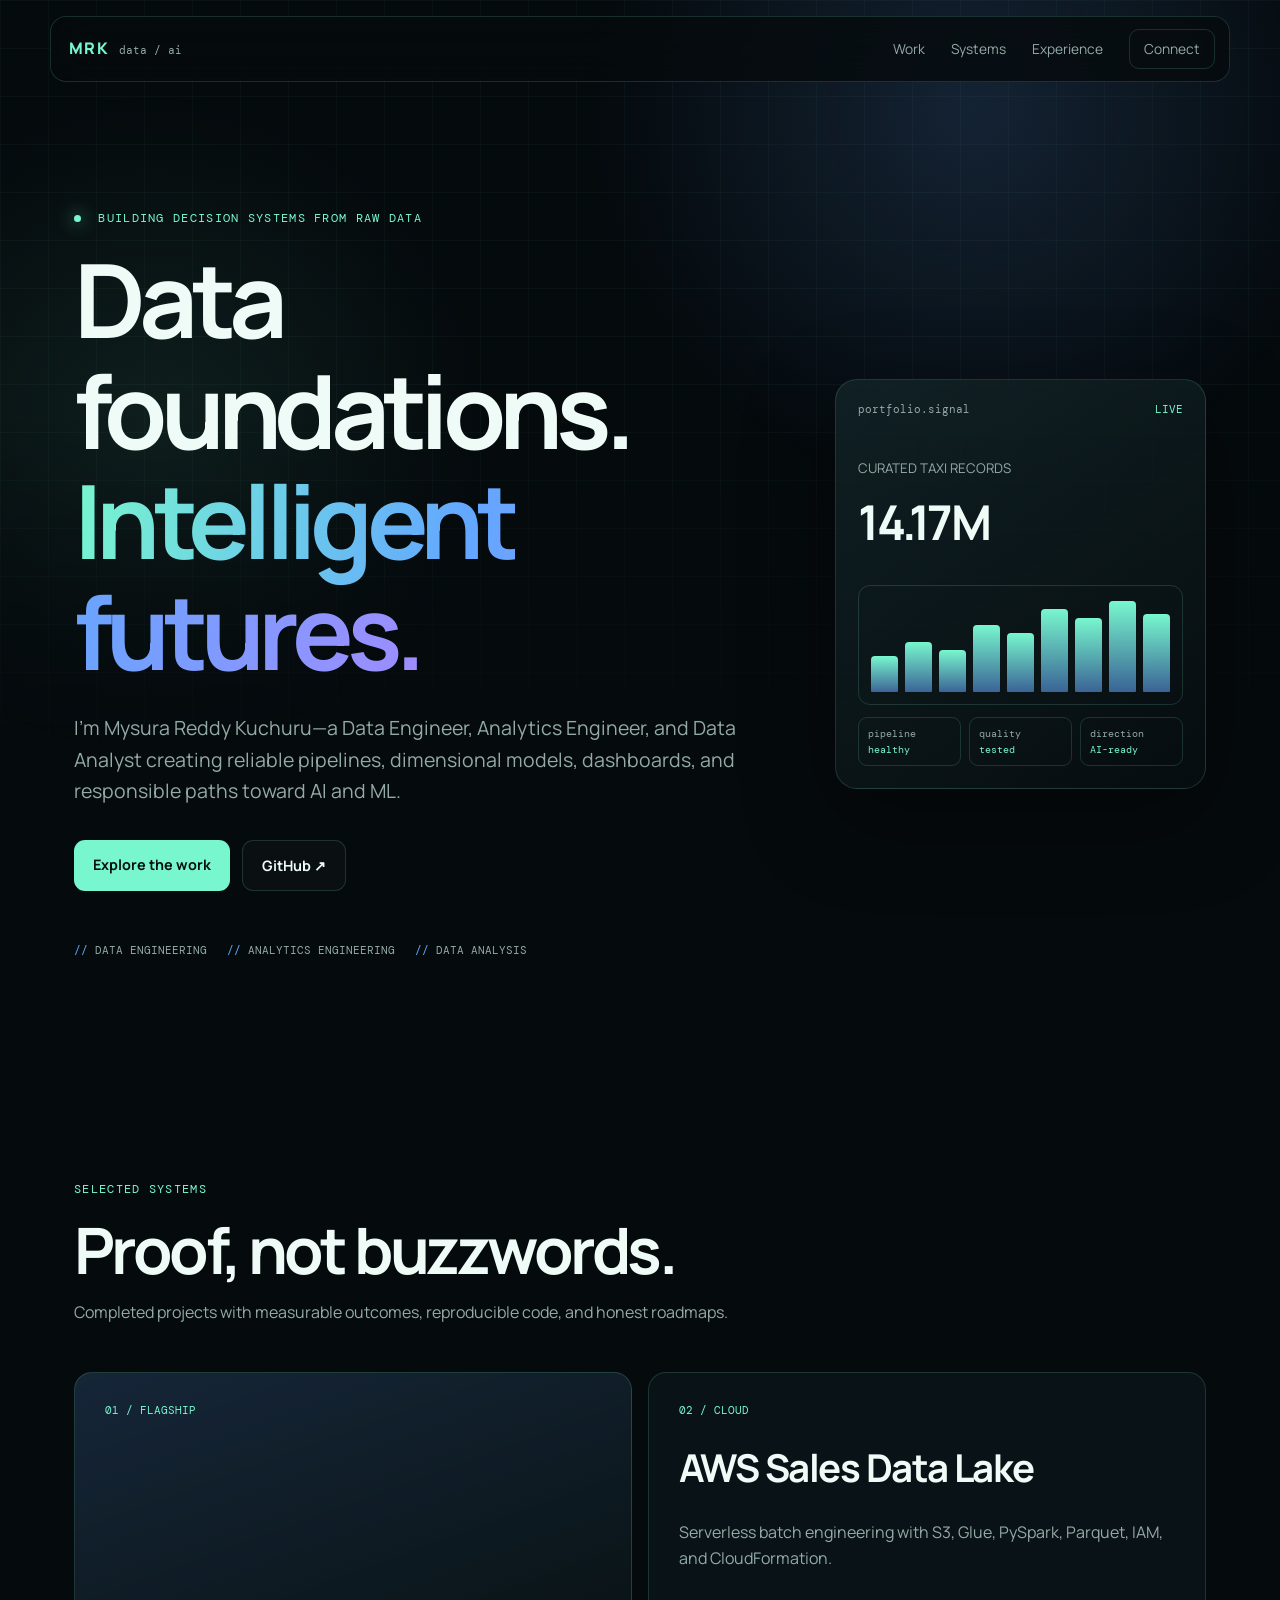
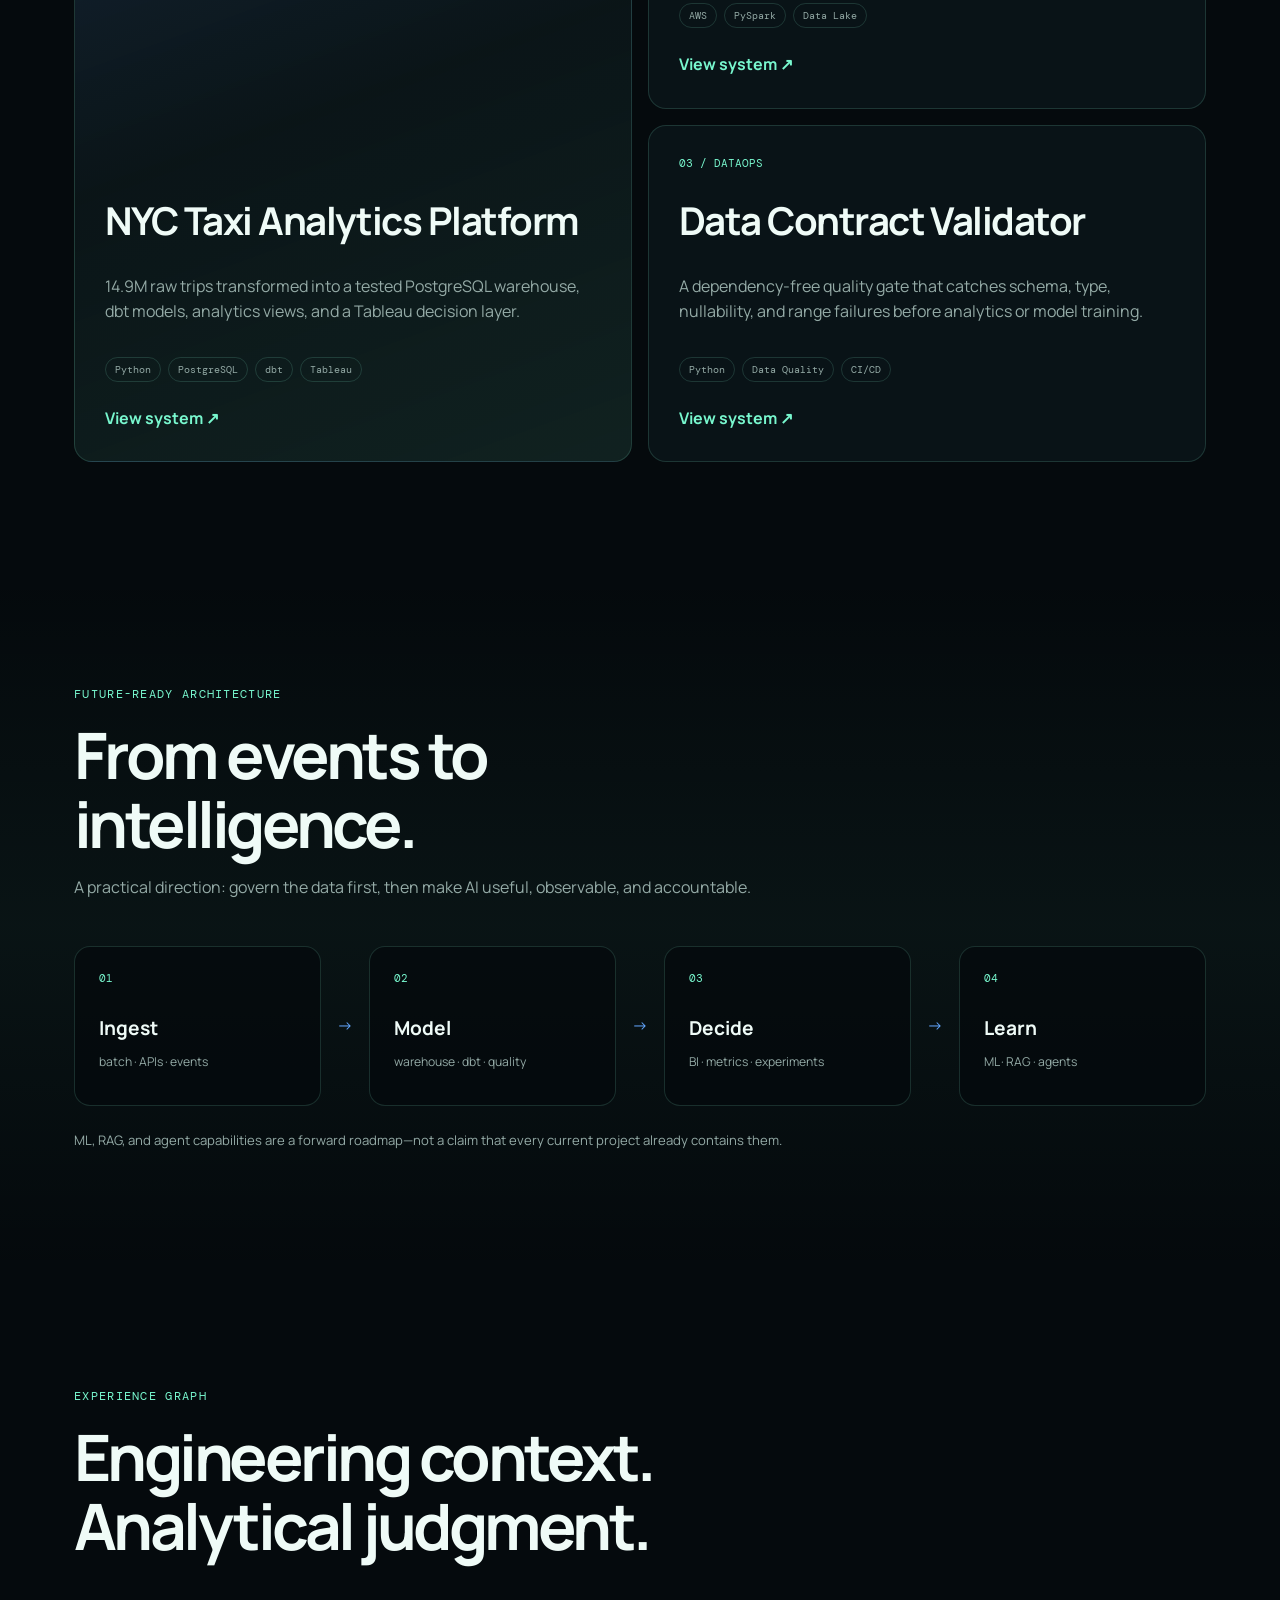
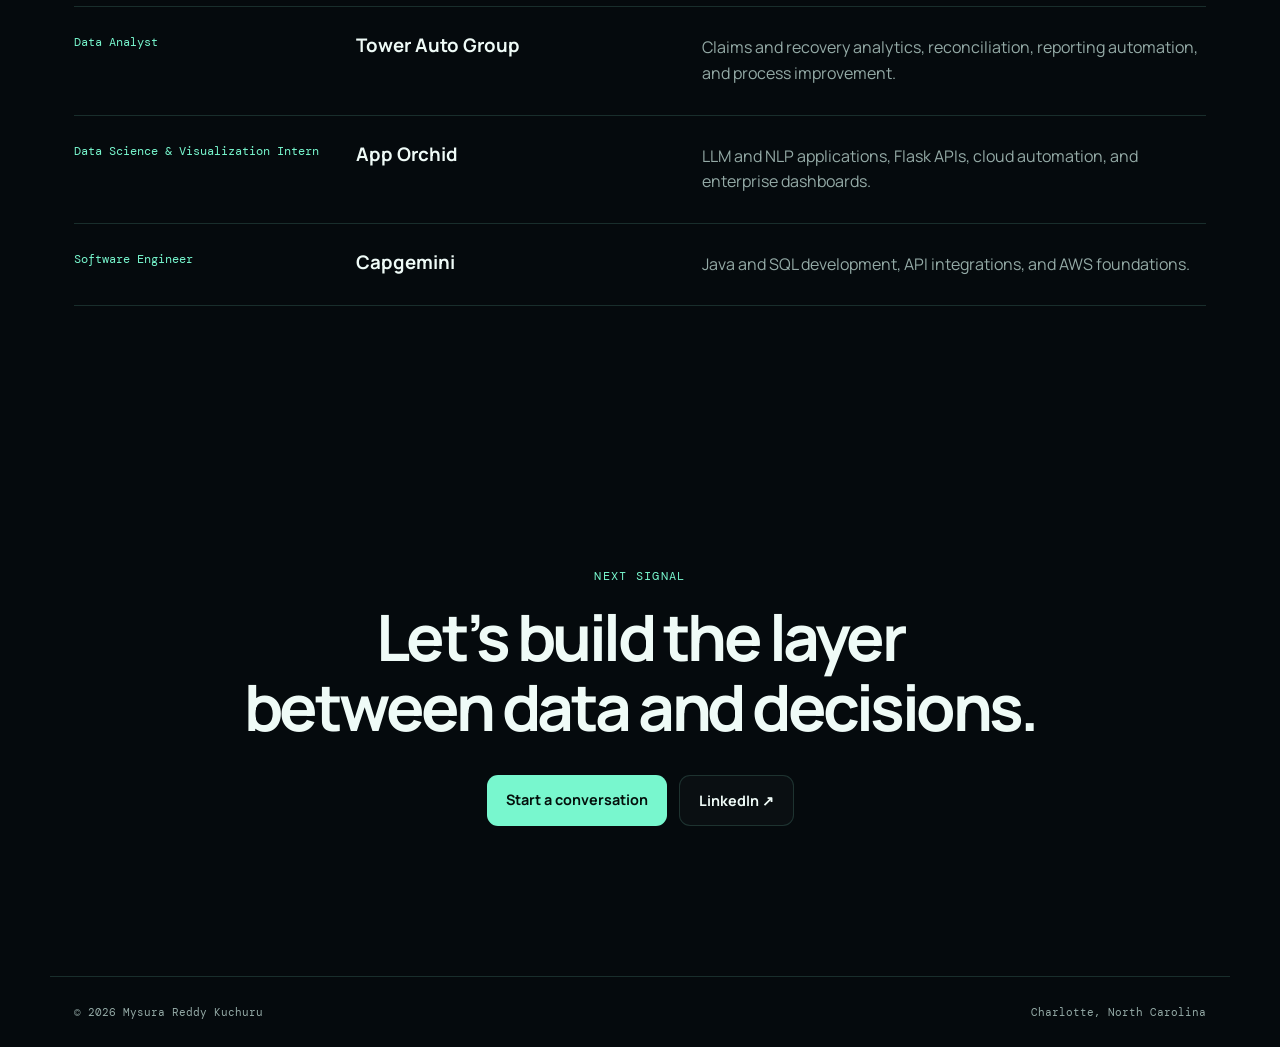
==== index.html @ f8acf372 "Launch a futuristic data and AI portfolio" ====
<!doctype html>
<html lang="en">
  <head>
    <meta charset="utf-8" />
    <meta name="viewport" content="width=device-width, initial-scale=1" />
    <meta
      name="description"
      content="Mysura Reddy Kuchuru — Data Engineer, Analytics Engineer, and Data Analyst building trustworthy data and AI systems."
    />
    <title>Mysura Reddy Kuchuru | Data & AI</title>
    <link rel="preconnect" href="https://fonts.googleapis.com" />
    <link rel="preconnect" href="https://fonts.gstatic.com" crossorigin />
    <link
      href="https://fonts.googleapis.com/css2?family=DM+Mono:wght@400;500&family=Manrope:wght@400;500;600;700;800&display=swap"
      rel="stylesheet"
    />
    <link rel="stylesheet" href="styles.css" />
  </head>
  <body>
    <div class="grid-bg" aria-hidden="true"></div>
    <header class="nav-shell">
      <nav class="nav" aria-label="Primary navigation">
        <a class="brand" href="#top"><span>MRK</span><small>data / ai</small></a>
        <div class="nav-links">
          <a href="#work">Work</a>
          <a href="#systems">Systems</a>
          <a href="#experience">Experience</a>
          <a class="nav-cta" href="mailto:kuchurumysurareddy@gmail.com">Connect</a>
        </div>
      </nav>
    </header>

    <main id="top">
      <section class="hero section">
        <div class="hero-copy reveal">
          <p class="eyebrow"><span class="pulse"></span> Building decision systems from raw data</p>
          <h1>Data foundations.<br /><span>Intelligent futures.</span></h1>
          <p class="hero-text">
            I’m Mysura Reddy Kuchuru—a Data Engineer, Analytics Engineer, and Data Analyst
            creating reliable pipelines, dimensional models, dashboards, and responsible paths
            toward AI and ML.
          </p>
          <div class="hero-actions">
            <a class="button primary" href="#work">Explore the work</a>
            <a class="button secondary" href="https://github.com/mysurakuchuru">GitHub ↗</a>
          </div>
          <div class="role-strip" aria-label="Target roles">
            <span>Data Engineering</span><span>Analytics Engineering</span><span>Data Analysis</span>
          </div>
        </div>

        <div class="signal-card reveal" aria-label="Portfolio system signal">
          <div class="signal-head"><span>portfolio.signal</span><span class="live">LIVE</span></div>
          <div class="metric"><small>curated taxi records</small><strong>14.17M</strong></div>
          <div class="signal-chart" aria-hidden="true">
            <i style="--h: 38%"></i><i style="--h: 53%"></i><i style="--h: 44%"></i>
            <i style="--h: 71%"></i><i style="--h: 62%"></i><i style="--h: 88%"></i>
            <i style="--h: 78%"></i><i style="--h: 96%"></i><i style="--h: 83%"></i>
          </div>
          <div class="signal-grid">
            <span><small>pipeline</small><b>healthy</b></span>
            <span><small>quality</small><b>tested</b></span>
            <span><small>direction</small><b>AI-ready</b></span>
          </div>
        </div>
      </section>

      <section id="work" class="section">
        <div class="section-heading reveal">
          <p class="eyebrow">Selected systems</p>
          <h2>Proof, not buzzwords.</h2>
          <p>Completed projects with measurable outcomes, reproducible code, and honest roadmaps.</p>
        </div>
        <div class="project-grid">
          <article class="project featured reveal">
            <div class="project-number">01 / FLAGSHIP</div>
            <h3>NYC Taxi Analytics Platform</h3>
            <p>14.9M raw trips transformed into a tested PostgreSQL warehouse, dbt models, analytics views, and a Tableau decision layer.</p>
            <div class="tags"><span>Python</span><span>PostgreSQL</span><span>dbt</span><span>Tableau</span></div>
            <a href="https://github.com/mysurakuchuru/nyc-taxi-analytics-platform">View system ↗</a>
          </article>
          <article class="project reveal">
            <div class="project-number">02 / CLOUD</div>
            <h3>AWS Sales Data Lake</h3>
            <p>Serverless batch engineering with S3, Glue, PySpark, Parquet, IAM, and CloudFormation.</p>
            <div class="tags"><span>AWS</span><span>PySpark</span><span>Data Lake</span></div>
            <a href="https://github.com/mysurakuchuru/aws-sales-data-lake">View system ↗</a>
          </article>
          <article class="project reveal">
            <div class="project-number">03 / DATAOPS</div>
            <h3>Data Contract Validator</h3>
            <p>A dependency-free quality gate that catches schema, type, nullability, and range failures before analytics or model training.</p>
            <div class="tags"><span>Python</span><span>Data Quality</span><span>CI/CD</span></div>
            <a href="https://github.com/mysurakuchuru/data-contract-validator">View system ↗</a>
          </article>
        </div>
      </section>

      <section id="systems" class="section systems-section">
        <div class="section-heading reveal">
          <p class="eyebrow">Future-ready architecture</p>
          <h2>From events to intelligence.</h2>
          <p>A practical direction: govern the data first, then make AI useful, observable, and accountable.</p>
        </div>
        <div class="system-flow reveal" aria-label="Data to intelligence architecture">
          <div><b>01</b><strong>Ingest</strong><span>batch · APIs · events</span></div>
          <i>→</i>
          <div><b>02</b><strong>Model</strong><span>warehouse · dbt · quality</span></div>
          <i>→</i>
          <div><b>03</b><strong>Decide</strong><span>BI · metrics · experiments</span></div>
          <i>→</i>
          <div><b>04</b><strong>Learn</strong><span>ML · RAG · agents</span></div>
        </div>
        <p class="roadmap-note reveal">ML, RAG, and agent capabilities are a forward roadmap—not a claim that every current project already contains them.</p>
      </section>

      <section id="experience" class="section">
        <div class="section-heading reveal">
          <p class="eyebrow">Experience graph</p>
          <h2>Engineering context. Analytical judgment.</h2>
        </div>
        <div class="timeline">
          <article class="reveal"><span>Data Analyst</span><h3>Tower Auto Group</h3><p>Claims and recovery analytics, reconciliation, reporting automation, and process improvement.</p></article>
          <article class="reveal"><span>Data Science & Visualization Intern</span><h3>App Orchid</h3><p>LLM and NLP applications, Flask APIs, cloud automation, and enterprise dashboards.</p></article>
          <article class="reveal"><span>Software Engineer</span><h3>Capgemini</h3><p>Java and SQL development, API integrations, and AWS foundations.</p></article>
        </div>
      </section>

      <section class="section contact reveal">
        <p class="eyebrow">Next signal</p>
        <h2>Let’s build the layer<br />between data and decisions.</h2>
        <div class="hero-actions">
          <a class="button primary" href="mailto:kuchurumysurareddy@gmail.com">Start a conversation</a>
          <a class="button secondary" href="https://www.linkedin.com/in/kuchurumysurareddy/">LinkedIn ↗</a>
        </div>
      </section>
    </main>

    <footer><span>© <span id="year"></span> Mysura Reddy Kuchuru</span><span>Charlotte, North Carolina</span></footer>
    <script src="script.js"></script>
  </body>
</html>
---- styles.css ----
:root {
  --ink: #effbf7;
  --muted: #94aaa6;
  --bg: #050a0d;
  --panel: rgba(12, 24, 27, 0.74);
  --line: rgba(141, 255, 220, 0.15);
  --mint: #78f7ce;
  --blue: #63a7ff;
  --violet: #9f8cff;
}

* { box-sizing: border-box; }
html { scroll-behavior: smooth; }
body {
  margin: 0;
  color: var(--ink);
  background: var(--bg);
  font-family: "Manrope", sans-serif;
  line-height: 1.6;
}
a { color: inherit; text-decoration: none; }
.grid-bg {
  position: fixed;
  inset: 0;
  z-index: -2;
  background:
    radial-gradient(circle at 76% 12%, rgba(99, 167, 255, 0.16), transparent 31%),
    radial-gradient(circle at 12% 48%, rgba(120, 247, 206, 0.09), transparent 28%),
    linear-gradient(rgba(120, 247, 206, 0.035) 1px, transparent 1px),
    linear-gradient(90deg, rgba(120, 247, 206, 0.035) 1px, transparent 1px);
  background-size: auto, auto, 48px 48px, 48px 48px;
  mask-image: linear-gradient(to bottom, black 45%, transparent 95%);
}
.nav-shell { position: sticky; top: 0; z-index: 20; padding: 16px 24px; }
.nav {
  max-width: 1180px;
  margin: auto;
  padding: 12px 14px 12px 18px;
  display: flex;
  align-items: center;
  justify-content: space-between;
  border: 1px solid var(--line);
  border-radius: 16px;
  background: rgba(5, 10, 13, 0.8);
  backdrop-filter: blur(18px);
}
.brand { display: flex; align-items: baseline; gap: 10px; }
.brand span { color: var(--mint); font-weight: 800; letter-spacing: 0.08em; }
.brand small { color: var(--muted); font: 0.68rem "DM Mono", monospace; }
.nav-links { display: flex; align-items: center; gap: 26px; font-size: 0.86rem; color: var(--muted); }
.nav-links a:hover { color: var(--ink); }
.nav-cta { padding: 8px 14px; border: 1px solid var(--line); border-radius: 10px; }
.section { max-width: 1180px; margin: auto; padding: 112px 24px; }
.hero { min-height: 86vh; display: grid; grid-template-columns: 1.3fr 0.7fr; gap: 72px; align-items: center; }
.eyebrow { margin: 0 0 18px; color: var(--mint); font: 0.74rem "DM Mono", monospace; letter-spacing: 0.11em; text-transform: uppercase; }
.pulse { display: inline-block; width: 7px; height: 7px; margin-right: 9px; border-radius: 50%; background: var(--mint); box-shadow: 0 0 18px var(--mint); }
h1, h2, h3 { margin-top: 0; line-height: 1.08; }
h1 { margin-bottom: 26px; font-size: clamp(3.4rem, 8vw, 7.4rem); letter-spacing: -0.065em; }
h1 span { color: transparent; background: linear-gradient(100deg, var(--mint), var(--blue), var(--violet)); background-clip: text; }
.hero-text { max-width: 730px; color: var(--muted); font-size: clamp(1rem, 1.7vw, 1.22rem); }
.hero-actions { display: flex; flex-wrap: wrap; gap: 12px; margin-top: 34px; }
.button { padding: 13px 19px; border-radius: 11px; font-weight: 700; font-size: 0.9rem; transition: transform 180ms ease, border-color 180ms ease; }
.button:hover { transform: translateY(-2px); }
.primary { color: #04100c; background: var(--mint); }
.secondary { border: 1px solid var(--line); background: rgba(255,255,255,0.025); }
.role-strip { display: flex; flex-wrap: wrap; gap: 20px; margin-top: 52px; color: var(--muted); font: 0.7rem "DM Mono", monospace; text-transform: uppercase; }
.role-strip span::before { content: "//"; margin-right: 7px; color: var(--blue); }
.signal-card { padding: 22px; border: 1px solid var(--line); border-radius: 22px; background: linear-gradient(145deg, rgba(18,35,38,.88), rgba(7,14,17,.72)); box-shadow: 0 28px 90px rgba(0,0,0,.38); transform: rotate(1.5deg); }
.signal-head { display: flex; justify-content: space-between; color: var(--muted); font: 0.7rem "DM Mono", monospace; }
.live { color: var(--mint); }
.metric { margin: 42px 0 24px; }
.metric small { display: block; color: var(--muted); text-transform: uppercase; }
.metric strong { display: block; margin-top: 5px; font-size: 3rem; letter-spacing: -0.05em; }
.signal-chart { height: 120px; display: flex; align-items: end; gap: 7px; padding: 12px; border: 1px solid var(--line); border-radius: 12px; }
.signal-chart i { flex: 1; height: var(--h); border-radius: 4px 4px 1px 1px; background: linear-gradient(var(--mint), rgba(99,167,255,.55)); }
.signal-grid { display: grid; grid-template-columns: repeat(3, 1fr); gap: 8px; margin-top: 12px; }
.signal-grid span { padding: 9px; border: 1px solid var(--line); border-radius: 9px; }
.signal-grid small, .signal-grid b { display: block; font: 0.62rem "DM Mono", monospace; }
.signal-grid small { color: var(--muted); }.signal-grid b { margin-top: 3px; color: var(--mint); }
.section-heading { max-width: 760px; margin-bottom: 46px; }
h2 { margin-bottom: 16px; font-size: clamp(2.4rem, 5vw, 4.7rem); letter-spacing: -0.055em; }
.section-heading > p:last-child { color: var(--muted); }
.project-grid { display: grid; grid-template-columns: repeat(2, 1fr); gap: 16px; }
.project { min-height: 330px; padding: 30px; display: flex; flex-direction: column; border: 1px solid var(--line); border-radius: 18px; background: var(--panel); transition: transform 200ms ease, border-color 200ms ease; }
.project:hover { transform: translateY(-4px); border-color: rgba(120,247,206,.42); }
.project.featured { grid-row: span 2; min-height: 676px; justify-content: flex-end; background: linear-gradient(160deg, rgba(99,167,255,.18), rgba(12,24,27,.78) 48%, rgba(120,247,206,.1)); }
.project-number { margin-bottom: auto; color: var(--mint); font: 0.68rem "DM Mono", monospace; }
.project h3 { margin: 30px 0 16px; font-size: clamp(1.6rem, 3vw, 2.6rem); letter-spacing: -0.04em; }
.project p { color: var(--muted); }
.project > a { margin-top: 24px; color: var(--mint); font-weight: 700; }
.tags { display: flex; flex-wrap: wrap; gap: 7px; margin-top: 16px; }
.tags span { padding: 5px 9px; border: 1px solid var(--line); border-radius: 999px; color: var(--muted); font: 0.62rem "DM Mono", monospace; }
.systems-section { max-width: none; padding-left: max(24px, calc((100% - 1132px)/2)); padding-right: max(24px, calc((100% - 1132px)/2)); background: linear-gradient(180deg, transparent, rgba(120,247,206,.045), transparent); }
.system-flow { display: grid; grid-template-columns: 1fr auto 1fr auto 1fr auto 1fr; align-items: center; gap: 16px; }
.system-flow div { min-height: 160px; padding: 24px; border: 1px solid var(--line); border-radius: 16px; background: rgba(5,10,13,.72); }
.system-flow b, .system-flow strong, .system-flow span { display: block; }
.system-flow b { color: var(--mint); font: 0.67rem "DM Mono", monospace; }.system-flow strong { margin: 28px 0 8px; font-size: 1.2rem; }.system-flow span { color: var(--muted); font-size: .76rem; }
.system-flow i { color: var(--blue); font-style: normal; }
.roadmap-note { margin-top: 24px; color: var(--muted); font-size: .82rem; }
.timeline { border-top: 1px solid var(--line); }
.timeline article { display: grid; grid-template-columns: .8fr 1fr 1.6fr; gap: 30px; padding: 28px 0; border-bottom: 1px solid var(--line); }
.timeline span { color: var(--mint); font: .72rem "DM Mono", monospace; }.timeline h3 { margin: 0; }.timeline p { margin: 0; color: var(--muted); }
.contact { text-align: center; padding-top: 150px; padding-bottom: 150px; }
.contact .hero-actions { justify-content: center; }
footer { max-width: 1180px; margin: auto; padding: 28px 24px; display: flex; justify-content: space-between; border-top: 1px solid var(--line); color: var(--muted); font: .68rem "DM Mono", monospace; }
.reveal { opacity: 0; transform: translateY(18px); transition: opacity 600ms ease, transform 600ms ease; }
.reveal.visible { opacity: 1; transform: none; }
@media (max-width: 850px) {
  .nav-links a:not(.nav-cta) { display: none; }
  .hero { grid-template-columns: 1fr; padding-top: 70px; }
  .signal-card { max-width: 520px; transform: none; }
  .project-grid { grid-template-columns: 1fr; }.project.featured { min-height: 440px; }
  .system-flow { grid-template-columns: 1fr; }.system-flow i { transform: rotate(90deg); text-align: center; }
  .timeline article { grid-template-columns: 1fr; gap: 8px; }
}
@media (prefers-reduced-motion: reduce) { html { scroll-behavior: auto; }.reveal { opacity: 1; transform: none; transition: none; } }
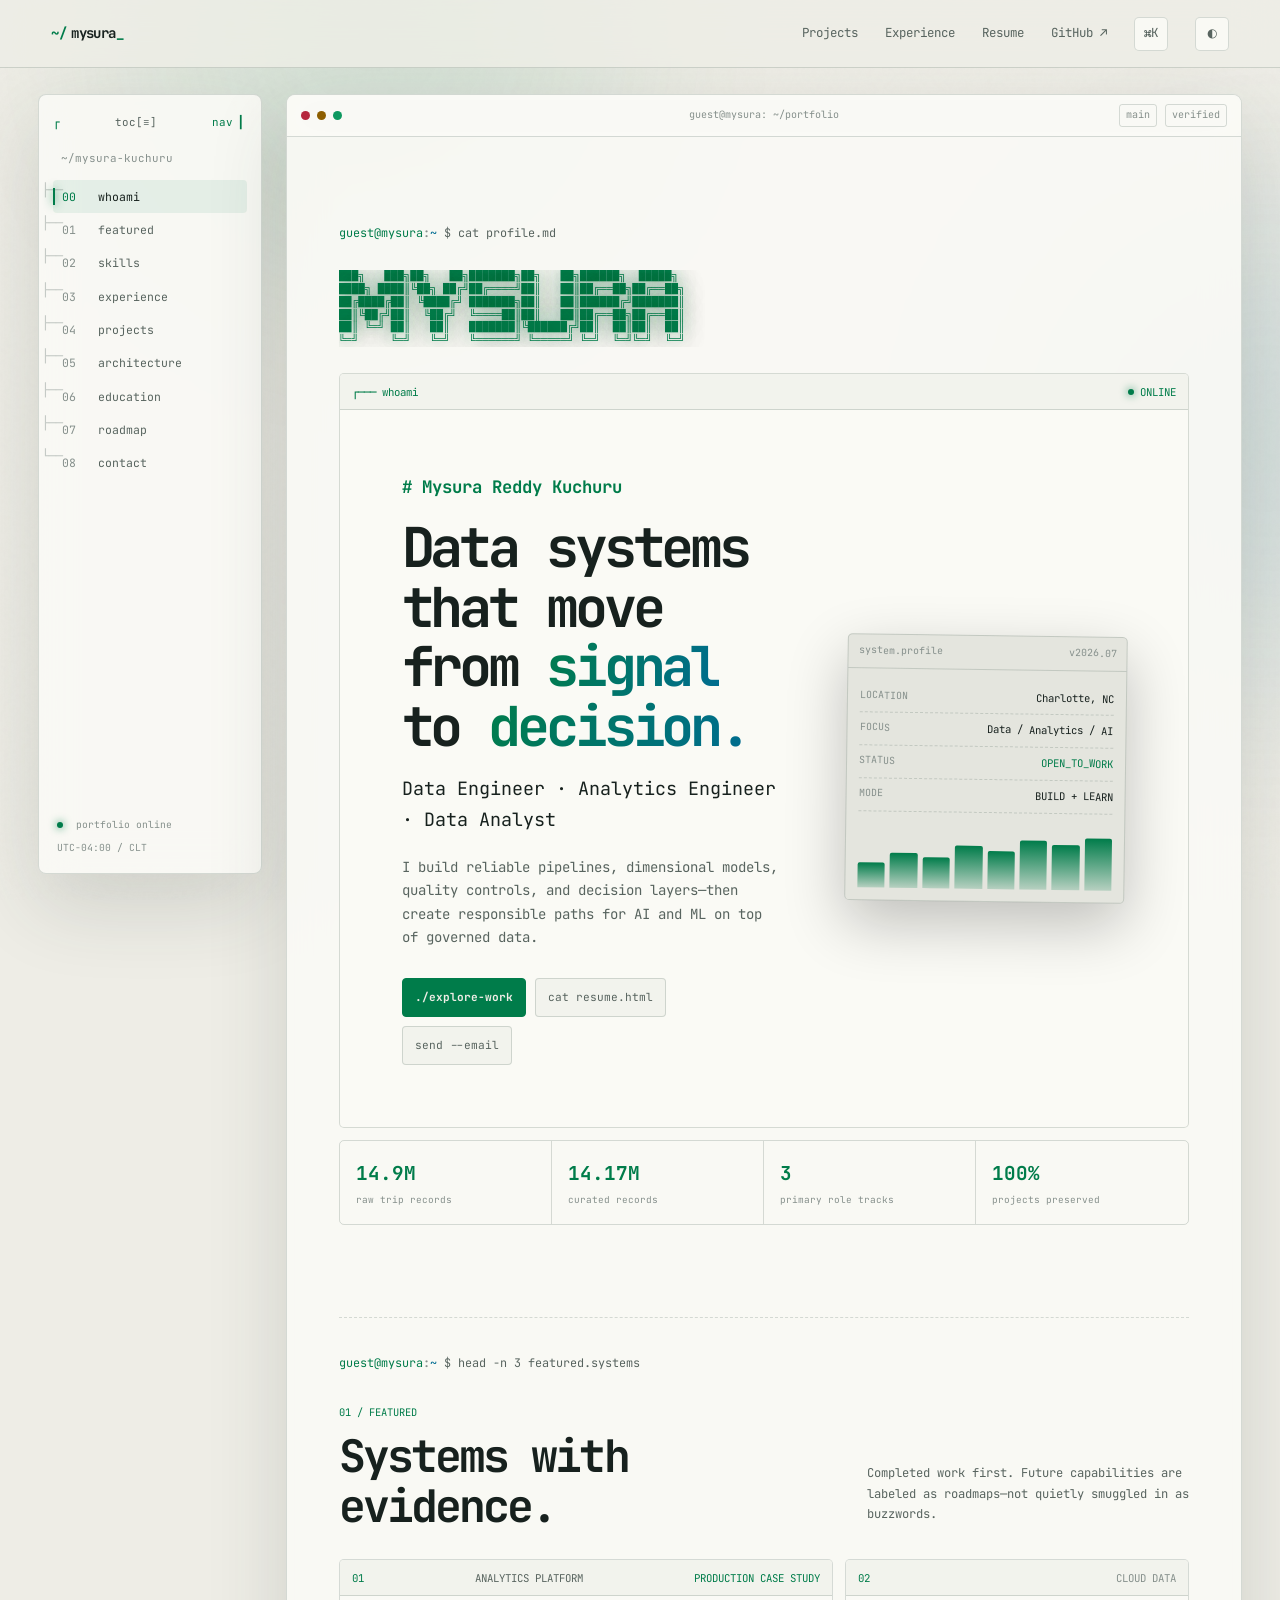
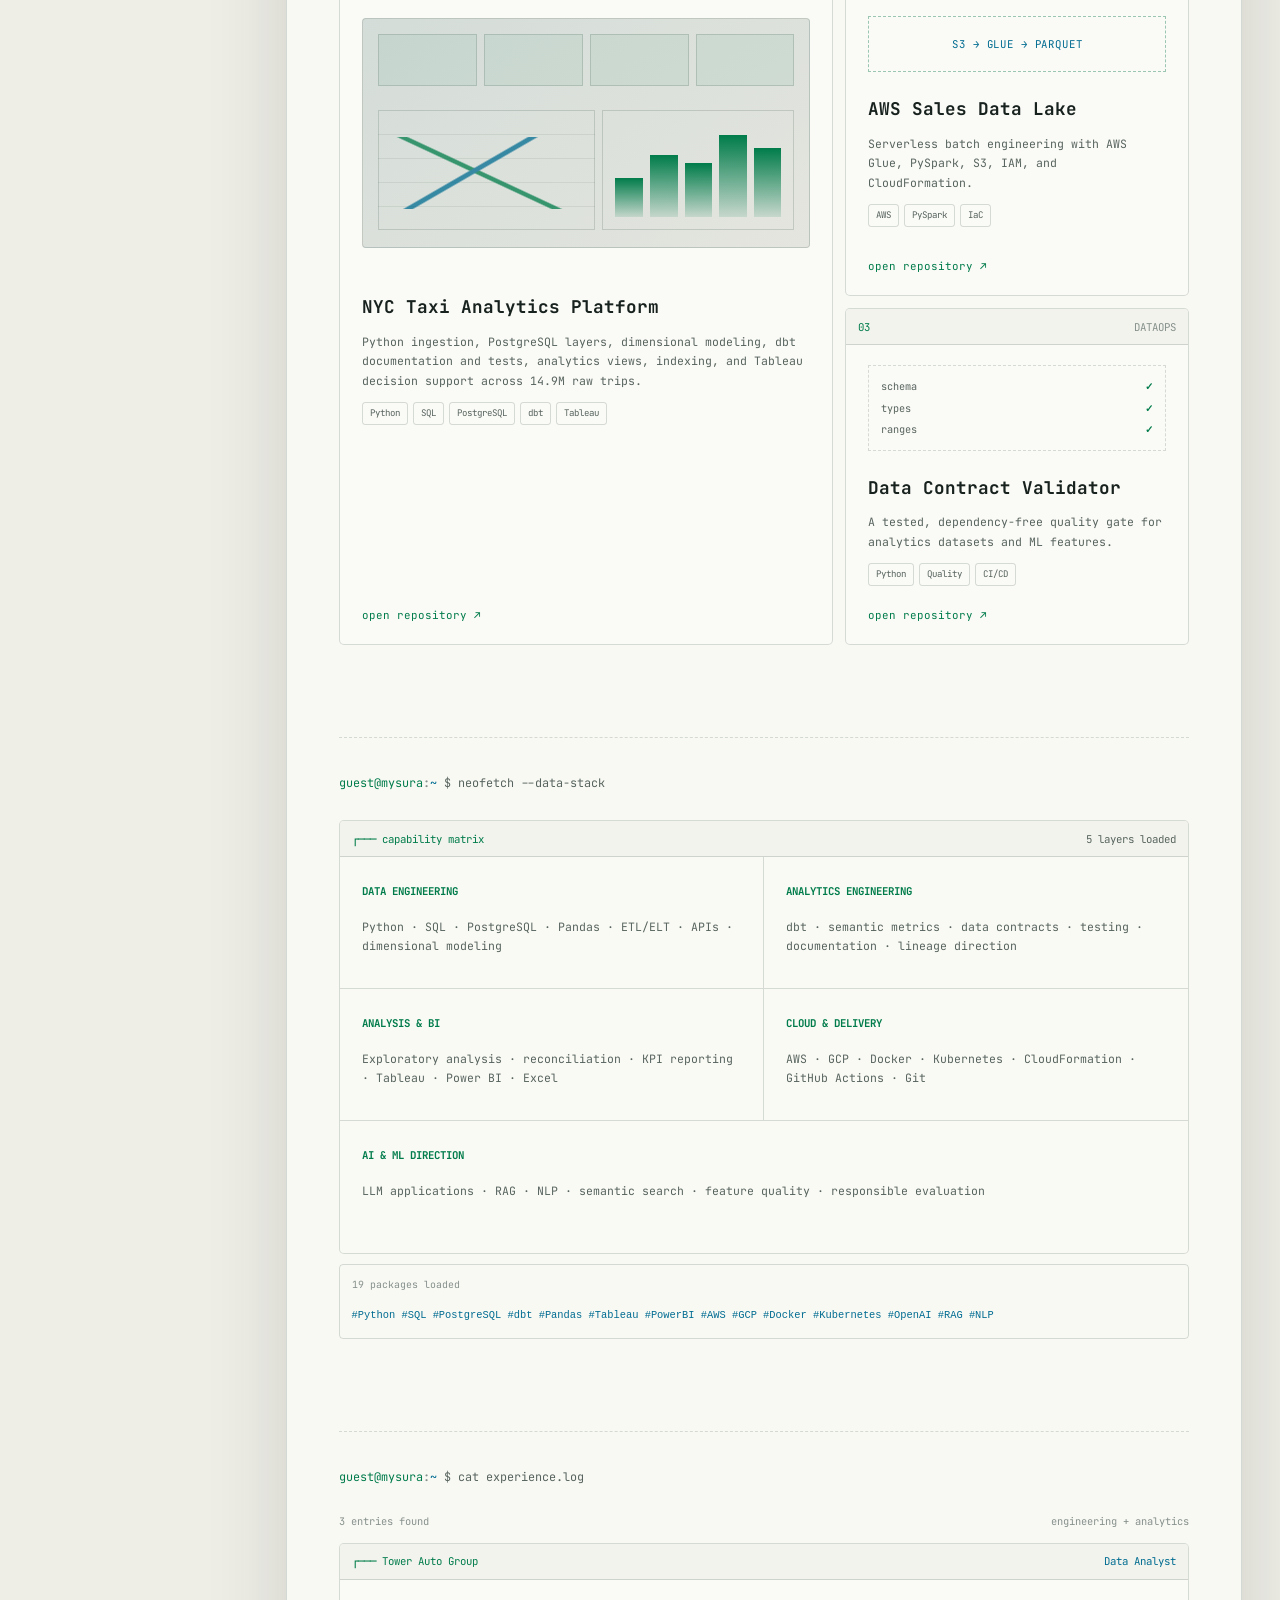
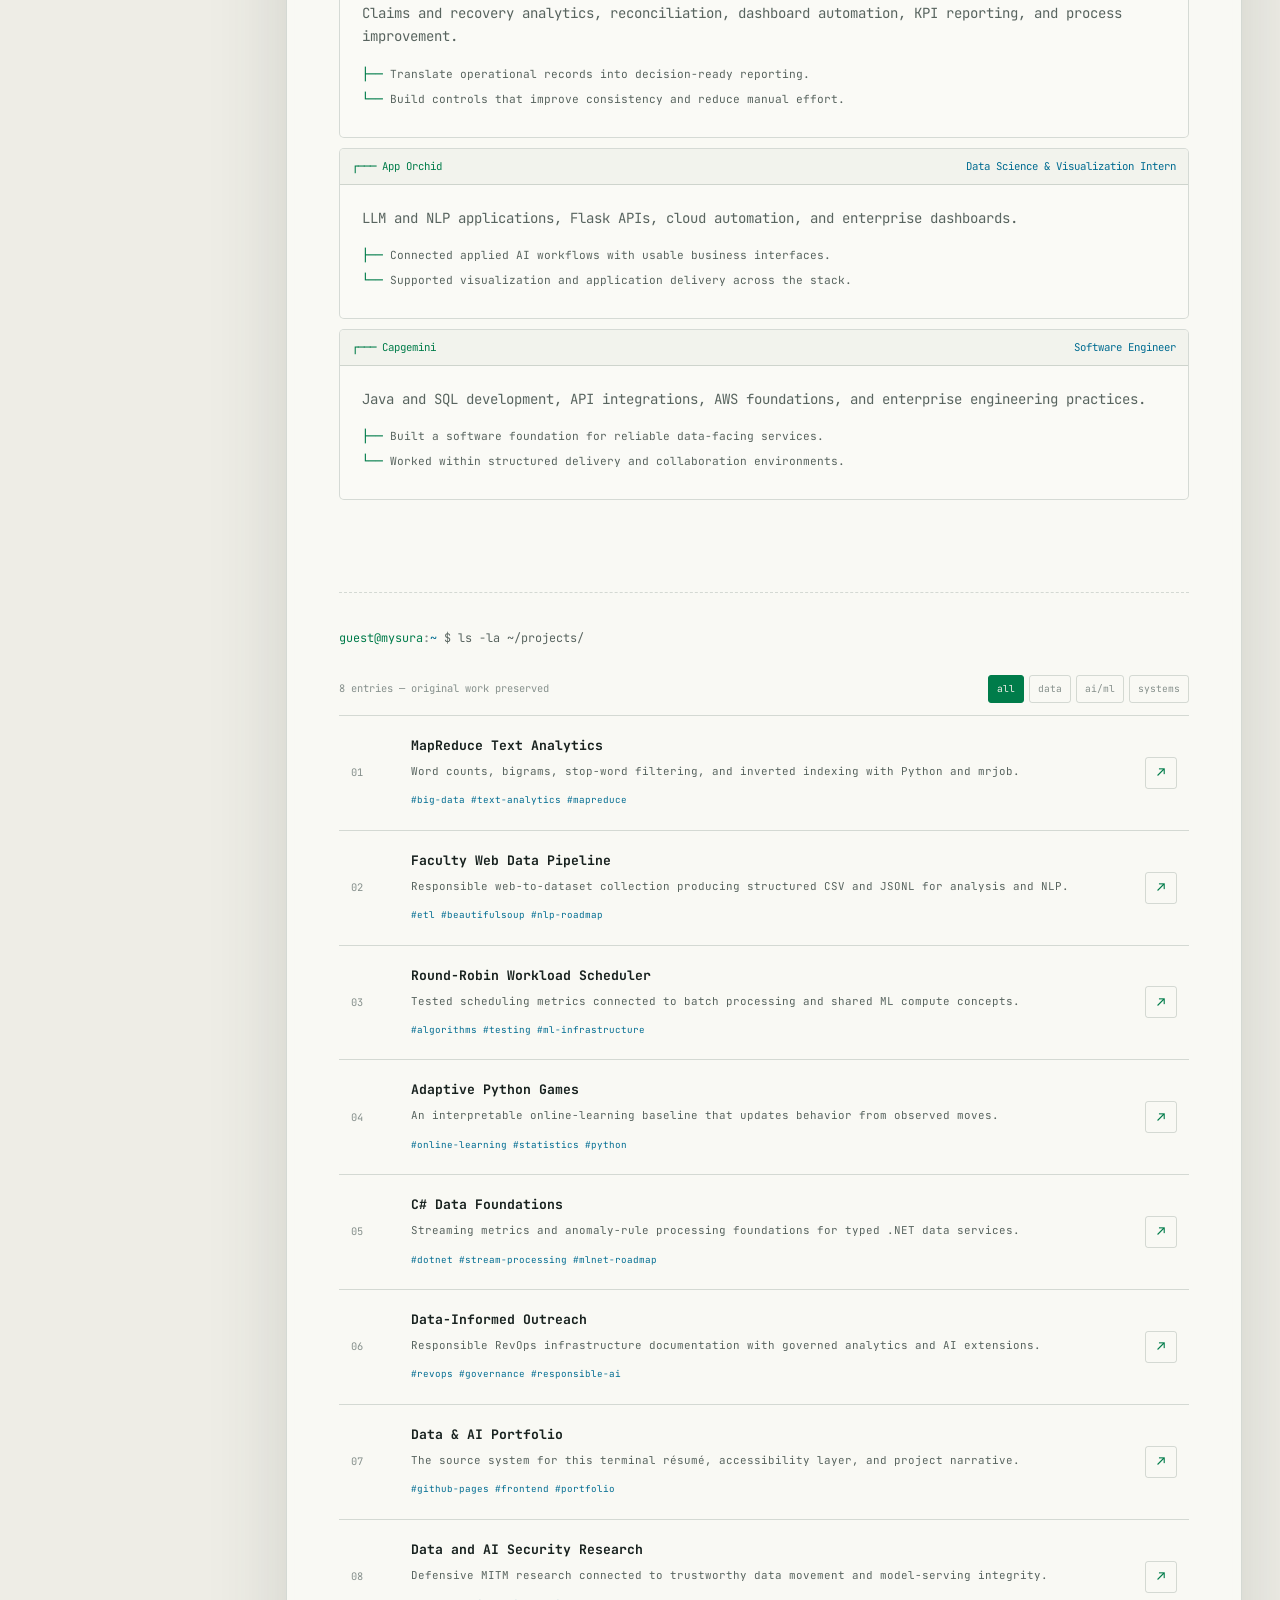
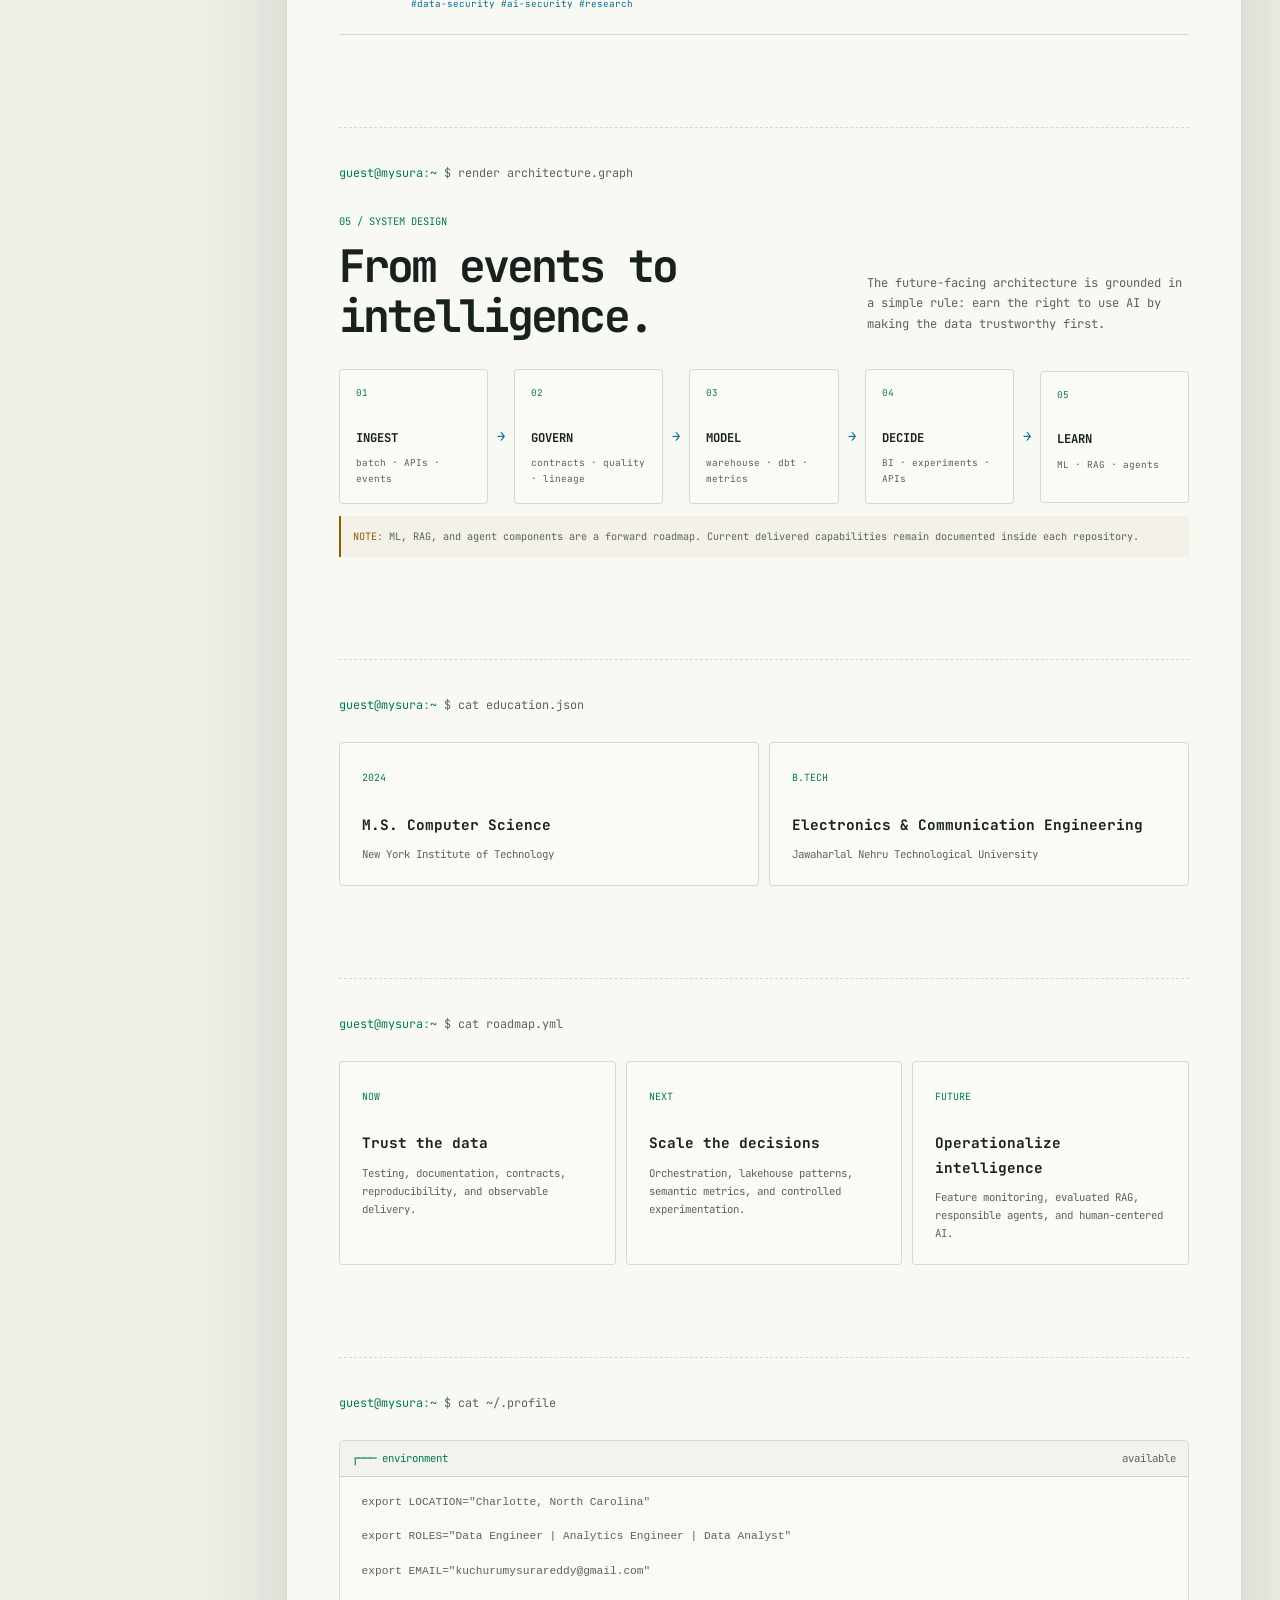
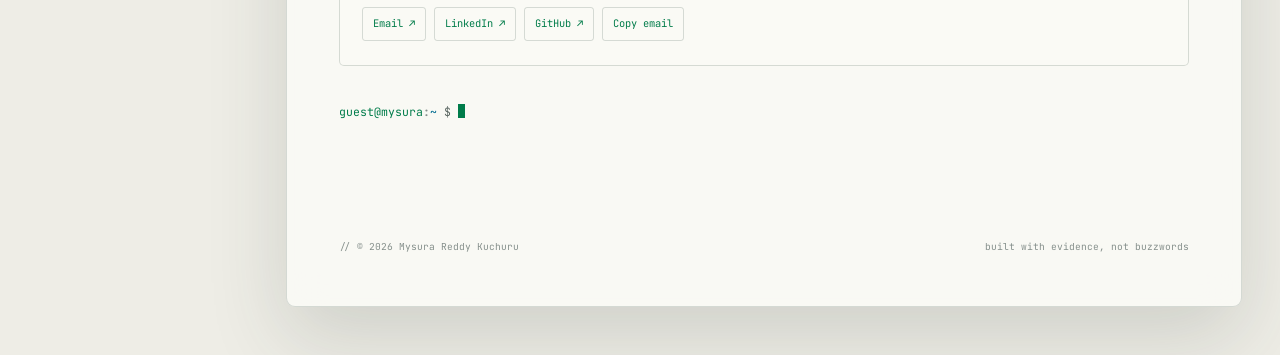
==== commit 4edb303b: "Deploy the high-end terminal portfolio" ====
--- a/index.html
+++ b/index.html
@@ -1,142 +1,269 @@
 <!doctype html>
-<html lang="en">
+<html lang="en" data-theme="dark">
   <head>
     <meta charset="utf-8" />
     <meta name="viewport" content="width=device-width, initial-scale=1" />
-    <meta
-      name="description"
-      content="Mysura Reddy Kuchuru — Data Engineer, Analytics Engineer, and Data Analyst building trustworthy data and AI systems."
-    />
-    <title>Mysura Reddy Kuchuru | Data & AI</title>
+    <meta name="theme-color" content="#080b10" />
+    <meta name="description" content="Mysura Reddy Kuchuru — Data Engineer, Analytics Engineer, and Data Analyst building trustworthy data and AI systems." />
+    <meta property="og:title" content="Mysura Reddy Kuchuru — Data & AI Portfolio" />
+    <meta property="og:description" content="Pipelines, analytics systems, data quality, and credible paths toward AI and ML." />
+    <meta property="og:type" content="website" />
+    <meta property="og:url" content="https://mysurakuchuru.github.io/" />
+    <title>Mysura Reddy Kuchuru — Data & AI Portfolio</title>
+    <link rel="icon" href="favicon.svg" type="image/svg+xml" />
     <link rel="preconnect" href="https://fonts.googleapis.com" />
     <link rel="preconnect" href="https://fonts.gstatic.com" crossorigin />
-    <link
-      href="https://fonts.googleapis.com/css2?family=DM+Mono:wght@400;500&family=Manrope:wght@400;500;600;700;800&display=swap"
-      rel="stylesheet"
-    />
+    <link href="https://fonts.googleapis.com/css2?family=JetBrains+Mono:wght@400;500;600;700&display=swap" rel="stylesheet" />
     <link rel="stylesheet" href="styles.css" />
   </head>
   <body>
-    <div class="grid-bg" aria-hidden="true"></div>
-    <header class="nav-shell">
-      <nav class="nav" aria-label="Primary navigation">
-        <a class="brand" href="#top"><span>MRK</span><small>data / ai</small></a>
-        <div class="nav-links">
-          <a href="#work">Work</a>
-          <a href="#systems">Systems</a>
-          <a href="#experience">Experience</a>
-          <a class="nav-cta" href="mailto:kuchurumysurareddy@gmail.com">Connect</a>
-        </div>
+    <a class="skip-link" href="#main">Skip to content</a>
+    <div class="noise" aria-hidden="true"></div>
+    <div class="aurora" aria-hidden="true"><i></i><i></i><i></i></div>
+    <div class="scroll-progress" aria-hidden="true"><span id="scroll-progress"></span></div>
+
+    <header class="site-header">
+      <a class="wordmark" href="#whoami" aria-label="Home">
+        <span class="prompt-mark">~/</span>mysura<span class="cursor-mark">_</span>
+      </a>
+      <nav class="top-nav" aria-label="Utility navigation">
+        <a href="#projects">Projects</a>
+        <a href="#experience">Experience</a>
+        <a href="resume.html">Resume</a>
+        <a href="https://github.com/mysurakuchuru" target="_blank" rel="noreferrer">GitHub ↗</a>
+        <button class="icon-button" id="command-button" type="button" aria-label="Open command menu">⌘K</button>
+        <button class="icon-button" id="theme-toggle" type="button" aria-label="Switch color theme">◐</button>
       </nav>
     </header>
 
-    <main id="top">
-      <section class="hero section">
-        <div class="hero-copy reveal">
-          <p class="eyebrow"><span class="pulse"></span> Building decision systems from raw data</p>
-          <h1>Data foundations.<br /><span>Intelligent futures.</span></h1>
-          <p class="hero-text">
-            I’m Mysura Reddy Kuchuru—a Data Engineer, Analytics Engineer, and Data Analyst
-            creating reliable pipelines, dimensional models, dashboards, and responsible paths
-            toward AI and ML.
-          </p>
-          <div class="hero-actions">
-            <a class="button primary" href="#work">Explore the work</a>
-            <a class="button secondary" href="https://github.com/mysurakuchuru">GitHub ↗</a>
-          </div>
-          <div class="role-strip" aria-label="Target roles">
-            <span>Data Engineering</span><span>Analytics Engineering</span><span>Data Analysis</span>
-          </div>
+    <div class="workspace">
+      <aside class="toc" aria-label="Table of contents">
+        <div class="toc-title"><span>┌</span> toc[≡] <span>nav ▎</span></div>
+        <p class="toc-path">~/mysura-kuchuru</p>
+        <a href="#whoami" data-section="whoami"><b>00</b><span>whoami</span></a>
+        <a href="#featured" data-section="featured"><b>01</b><span>featured</span></a>
+        <a href="#skills" data-section="skills"><b>02</b><span>skills</span></a>
+        <a href="#experience" data-section="experience"><b>03</b><span>experience</span></a>
+        <a href="#projects" data-section="projects"><b>04</b><span>projects</span></a>
+        <a href="#architecture" data-section="architecture"><b>05</b><span>architecture</span></a>
+        <a href="#education" data-section="education"><b>06</b><span>education</span></a>
+        <a href="#roadmap" data-section="roadmap"><b>07</b><span>roadmap</span></a>
+        <a href="#contact" data-section="contact"><b>08</b><span>contact</span></a>
+        <div class="toc-system">
+          <span><i class="status-dot"></i> portfolio online</span>
+          <span>UTC−04:00 / CLT</span>
         </div>
-
-        <div class="signal-card reveal" aria-label="Portfolio system signal">
-          <div class="signal-head"><span>portfolio.signal</span><span class="live">LIVE</span></div>
-          <div class="metric"><small>curated taxi records</small><strong>14.17M</strong></div>
-          <div class="signal-chart" aria-hidden="true">
-            <i style="--h: 38%"></i><i style="--h: 53%"></i><i style="--h: 44%"></i>
-            <i style="--h: 71%"></i><i style="--h: 62%"></i><i style="--h: 88%"></i>
-            <i style="--h: 78%"></i><i style="--h: 96%"></i><i style="--h: 83%"></i>
-          </div>
-          <div class="signal-grid">
-            <span><small>pipeline</small><b>healthy</b></span>
-            <span><small>quality</small><b>tested</b></span>
-            <span><small>direction</small><b>AI-ready</b></span>
-          </div>
+      </aside>
+
+      <main id="main" class="terminal-shell">
+        <div class="terminal-bar">
+          <div class="window-controls" aria-hidden="true"><i></i><i></i><i></i></div>
+          <div class="terminal-path">guest@mysura: ~/portfolio</div>
+          <div class="terminal-meta"><span>main</span><span>verified</span></div>
         </div>
-      </section>
-
-      <section id="work" class="section">
-        <div class="section-heading reveal">
-          <p class="eyebrow">Selected systems</p>
-          <h2>Proof, not buzzwords.</h2>
-          <p>Completed projects with measurable outcomes, reproducible code, and honest roadmaps.</p>
+
+        <div class="terminal-content">
+          <section id="whoami" class="terminal-section hero-section">
+            <p class="command-line"><span>guest@mysura</span><b>:</b><em>~</em> $ cat profile.md</p>
+            <pre class="ascii" aria-label="Mysura">███╗   ███╗██╗   ██╗███████╗██╗   ██╗██████╗  █████╗
+████╗ ████║╚██╗ ██╔╝██╔════╝██║   ██║██╔══██╗██╔══██╗
+██╔████╔██║ ╚████╔╝ ███████╗██║   ██║██████╔╝███████║
+██║╚██╔╝██║  ╚██╔╝  ╚════██║██║   ██║██╔══██╗██╔══██║
+██║ ╚═╝ ██║   ██║   ███████║╚██████╔╝██║  ██║██║  ██║
+╚═╝     ╚═╝   ╚═╝   ╚══════╝ ╚═════╝ ╚═╝  ╚═╝╚═╝  ╚═╝</pre>
+
+            <div class="frame hero-frame">
+              <div class="frame-title"><span>┌─── whoami</span><span class="online"><i></i> ONLINE</span></div>
+              <div class="identity-grid">
+                <div>
+                  <p class="kicker"># Mysura Reddy Kuchuru</p>
+                  <h1>Data systems that move from <span>signal</span> to <span>decision.</span></h1>
+                  <p class="lede">Data Engineer · Analytics Engineer · Data Analyst</p>
+                  <p class="summary">I build reliable pipelines, dimensional models, quality controls, and decision layers—then create responsible paths for AI and ML on top of governed data.</p>
+                  <div class="action-row">
+                    <a class="terminal-button primary" href="#projects">./explore-work</a>
+                    <a class="terminal-button" href="resume.html">cat resume.html</a>
+                    <a class="terminal-button" href="mailto:kuchurumysurareddy@gmail.com">send --email</a>
+                  </div>
+                </div>
+                <div class="system-card">
+                  <div class="system-card-head"><span>system.profile</span><span>v2026.07</span></div>
+                  <dl>
+                    <div><dt>LOCATION</dt><dd>Charlotte, NC</dd></div>
+                    <div><dt>FOCUS</dt><dd>Data / Analytics / AI</dd></div>
+                    <div><dt>STATUS</dt><dd class="success">OPEN_TO_WORK</dd></div>
+                    <div><dt>MODE</dt><dd>BUILD + LEARN</dd></div>
+                  </dl>
+                  <div class="mini-chart" aria-label="Capability signal visualization">
+                    <span style="--v:48%"></span><span style="--v:66%"></span><span style="--v:58%"></span><span style="--v:82%"></span><span style="--v:72%"></span><span style="--v:94%"></span><span style="--v:86%"></span><span style="--v:100%"></span>
+                  </div>
+                </div>
+              </div>
+            </div>
+
+            <div class="metric-strip">
+              <div><span>14.9M</span><small>raw trip records</small></div>
+              <div><span>14.17M</span><small>curated records</small></div>
+              <div><span>3</span><small>primary role tracks</small></div>
+              <div><span>100%</span><small>projects preserved</small></div>
+            </div>
+          </section>
+
+          <section id="featured" class="terminal-section">
+            <p class="command-line"><span>guest@mysura</span><b>:</b><em>~</em> $ head -n 3 featured.systems</p>
+            <div class="section-intro">
+              <div><small>01 / FEATURED</small><h2>Systems with evidence.</h2></div>
+              <p>Completed work first. Future capabilities are labeled as roadmaps—not quietly smuggled in as buzzwords.</p>
+            </div>
+            <div class="featured-grid">
+              <article class="feature-card feature-main">
+                <div class="card-head"><span>01</span><span>ANALYTICS PLATFORM</span><span class="success">PRODUCTION CASE STUDY</span></div>
+                <div class="dashboard-preview">
+                  <div class="preview-grid"><i></i><i></i><i></i><i></i></div>
+                  <div class="preview-line"><span></span></div>
+                  <div class="preview-bars"><i></i><i></i><i></i><i></i><i></i></div>
+                </div>
+                <h3>NYC Taxi Analytics Platform</h3>
+                <p>Python ingestion, PostgreSQL layers, dimensional modeling, dbt documentation and tests, analytics views, indexing, and Tableau decision support across 14.9M raw trips.</p>
+                <div class="tags"><span>Python</span><span>SQL</span><span>PostgreSQL</span><span>dbt</span><span>Tableau</span></div>
+                <a href="https://github.com/mysurakuchuru/nyc-taxi-analytics-platform" target="_blank" rel="noreferrer">open repository ↗</a>
+              </article>
+              <article class="feature-card">
+                <div class="card-head"><span>02</span><span>CLOUD DATA</span></div>
+                <div class="cloud-glyph" aria-hidden="true">S3 → GLUE → PARQUET</div>
+                <h3>AWS Sales Data Lake</h3>
+                <p>Serverless batch engineering with AWS Glue, PySpark, S3, IAM, and CloudFormation.</p>
+                <div class="tags"><span>AWS</span><span>PySpark</span><span>IaC</span></div>
+                <a href="https://github.com/mysurakuchuru/aws-sales-data-lake" target="_blank" rel="noreferrer">open repository ↗</a>
+              </article>
+              <article class="feature-card">
+                <div class="card-head"><span>03</span><span>DATAOPS</span></div>
+                <div class="contract-glyph" aria-hidden="true"><span>schema</span><b>✓</b><span>types</span><b>✓</b><span>ranges</span><b>✓</b></div>
+                <h3>Data Contract Validator</h3>
+                <p>A tested, dependency-free quality gate for analytics datasets and ML features.</p>
+                <div class="tags"><span>Python</span><span>Quality</span><span>CI/CD</span></div>
+                <a href="https://github.com/mysurakuchuru/data-contract-validator" target="_blank" rel="noreferrer">open repository ↗</a>
+              </article>
+            </div>
+          </section>
+
+          <section id="skills" class="terminal-section">
+            <p class="command-line"><span>guest@mysura</span><b>:</b><em>~</em> $ neofetch --data-stack</p>
+            <div class="frame">
+              <div class="frame-title"><span>┌─── capability matrix</span><span>5 layers loaded</span></div>
+              <div class="skill-matrix">
+                <article><b>DATA ENGINEERING</b><p>Python · SQL · PostgreSQL · Pandas · ETL/ELT · APIs · dimensional modeling</p></article>
+                <article><b>ANALYTICS ENGINEERING</b><p>dbt · semantic metrics · data contracts · testing · documentation · lineage direction</p></article>
+                <article><b>ANALYSIS & BI</b><p>Exploratory analysis · reconciliation · KPI reporting · Tableau · Power BI · Excel</p></article>
+                <article><b>CLOUD & DELIVERY</b><p>AWS · GCP · Docker · Kubernetes · CloudFormation · GitHub Actions · Git</p></article>
+                <article><b>AI & ML DIRECTION</b><p>LLM applications · RAG · NLP · semantic search · feature quality · responsible evaluation</p></article>
+              </div>
+            </div>
+            <div class="package-line"><span>19 packages loaded</span><code>#Python #SQL #PostgreSQL #dbt #Pandas #Tableau #PowerBI #AWS #GCP #Docker #Kubernetes #OpenAI #RAG #NLP</code></div>
+          </section>
+
+          <section id="experience" class="terminal-section">
+            <p class="command-line"><span>guest@mysura</span><b>:</b><em>~</em> $ cat experience.log</p>
+            <div class="log-meta"><span>3 entries found</span><span>engineering + analytics</span></div>
+            <div class="experience-list">
+              <article class="log-entry">
+                <div class="log-head"><span>┌─── Tower Auto Group</span><time>Data Analyst</time></div>
+                <div class="log-body"><p>Claims and recovery analytics, reconciliation, dashboard automation, KPI reporting, and process improvement.</p><ul><li>Translate operational records into decision-ready reporting.</li><li>Build controls that improve consistency and reduce manual effort.</li></ul></div>
+              </article>
+              <article class="log-entry">
+                <div class="log-head"><span>┌─── App Orchid</span><time>Data Science & Visualization Intern</time></div>
+                <div class="log-body"><p>LLM and NLP applications, Flask APIs, cloud automation, and enterprise dashboards.</p><ul><li>Connected applied AI workflows with usable business interfaces.</li><li>Supported visualization and application delivery across the stack.</li></ul></div>
+              </article>
+              <article class="log-entry">
+                <div class="log-head"><span>┌─── Capgemini</span><time>Software Engineer</time></div>
+                <div class="log-body"><p>Java and SQL development, API integrations, AWS foundations, and enterprise engineering practices.</p><ul><li>Built a software foundation for reliable data-facing services.</li><li>Worked within structured delivery and collaboration environments.</li></ul></div>
+              </article>
+            </div>
+          </section>
+
+          <section id="projects" class="terminal-section">
+            <p class="command-line"><span>guest@mysura</span><b>:</b><em>~</em> $ ls -la ~/projects/</p>
+            <div class="project-toolbar">
+              <span>8 entries — original work preserved</span>
+              <div role="group" aria-label="Filter projects">
+                <button class="filter active" data-filter="all">all</button>
+                <button class="filter" data-filter="data">data</button>
+                <button class="filter" data-filter="ai">ai/ml</button>
+                <button class="filter" data-filter="systems">systems</button>
+              </div>
+            </div>
+            <div class="project-list">
+              <article data-category="data"><div class="project-index">01</div><div><h3>MapReduce Text Analytics</h3><p>Word counts, bigrams, stop-word filtering, and inverted indexing with Python and mrjob.</p><span>#big-data #text-analytics #mapreduce</span></div><a href="https://github.com/mysurakuchuru/mapreduce-text-analytics">↗</a></article>
+              <article data-category="data ai"><div class="project-index">02</div><div><h3>Faculty Web Data Pipeline</h3><p>Responsible web-to-dataset collection producing structured CSV and JSONL for analysis and NLP.</p><span>#etl #beautifulsoup #nlp-roadmap</span></div><a href="https://github.com/mysurakuchuru/faculty-web-data-pipeline">↗</a></article>
+              <article data-category="systems"><div class="project-index">03</div><div><h3>Round-Robin Workload Scheduler</h3><p>Tested scheduling metrics connected to batch processing and shared ML compute concepts.</p><span>#algorithms #testing #ml-infrastructure</span></div><a href="https://github.com/mysurakuchuru/round-robin-workload-scheduler">↗</a></article>
+              <article data-category="ai systems"><div class="project-index">04</div><div><h3>Adaptive Python Games</h3><p>An interpretable online-learning baseline that updates behavior from observed moves.</p><span>#online-learning #statistics #python</span></div><a href="https://github.com/mysurakuchuru/adaptive-python-games">↗</a></article>
+              <article data-category="data systems"><div class="project-index">05</div><div><h3>C# Data Foundations</h3><p>Streaming metrics and anomaly-rule processing foundations for typed .NET data services.</p><span>#dotnet #stream-processing #mlnet-roadmap</span></div><a href="https://github.com/mysurakuchuru/csharp-data-foundations">↗</a></article>
+              <article data-category="data ai"><div class="project-index">06</div><div><h3>Data-Informed Outreach</h3><p>Responsible RevOps infrastructure documentation with governed analytics and AI extensions.</p><span>#revops #governance #responsible-ai</span></div><a href="https://github.com/mysurakuchuru/data-informed-outreach-infrastructure">↗</a></article>
+              <article data-category="systems ai"><div class="project-index">07</div><div><h3>Data & AI Portfolio</h3><p>The source system for this terminal résumé, accessibility layer, and project narrative.</p><span>#github-pages #frontend #portfolio</span></div><a href="https://github.com/mysurakuchuru/data-ai-portfolio">↗</a></article>
+              <article data-category="systems"><div class="project-index">08</div><div><h3>Data and AI Security Research</h3><p>Defensive MITM research connected to trustworthy data movement and model-serving integrity.</p><span>#data-security #ai-security #research</span></div><a href="https://github.com/mysurakuchuru/Man-in-the-Middle-Attack">↗</a></article>
+            </div>
+          </section>
+
+          <section id="architecture" class="terminal-section">
+            <p class="command-line"><span>guest@mysura</span><b>:</b><em>~</em> $ render architecture.graph</p>
+            <div class="section-intro"><div><small>05 / SYSTEM DESIGN</small><h2>From events to intelligence.</h2></div><p>The future-facing architecture is grounded in a simple rule: earn the right to use AI by making the data trustworthy first.</p></div>
+            <div class="architecture-flow">
+              <div><small>01</small><b>INGEST</b><span>batch · APIs · events</span></div><i>→</i>
+              <div><small>02</small><b>GOVERN</b><span>contracts · quality · lineage</span></div><i>→</i>
+              <div><small>03</small><b>MODEL</b><span>warehouse · dbt · metrics</span></div><i>→</i>
+              <div><small>04</small><b>DECIDE</b><span>BI · experiments · APIs</span></div><i>→</i>
+              <div><small>05</small><b>LEARN</b><span>ML · RAG · agents</span></div>
+            </div>
+            <p class="roadmap-disclaimer"><span>NOTE:</span> ML, RAG, and agent components are a forward roadmap. Current delivered capabilities remain documented inside each repository.</p>
+          </section>
+
+          <section id="education" class="terminal-section">
+            <p class="command-line"><span>guest@mysura</span><b>:</b><em>~</em> $ cat education.json</p>
+            <div class="education-grid">
+              <article><span>2024</span><h3>M.S. Computer Science</h3><p>New York Institute of Technology</p></article>
+              <article><span>B.TECH</span><h3>Electronics & Communication Engineering</h3><p>Jawaharlal Nehru Technological University</p></article>
+            </div>
+          </section>
+
+          <section id="roadmap" class="terminal-section">
+            <p class="command-line"><span>guest@mysura</span><b>:</b><em>~</em> $ cat roadmap.yml</p>
+            <div class="roadmap-grid">
+              <article><span>NOW</span><h3>Trust the data</h3><p>Testing, documentation, contracts, reproducibility, and observable delivery.</p></article>
+              <article><span>NEXT</span><h3>Scale the decisions</h3><p>Orchestration, lakehouse patterns, semantic metrics, and controlled experimentation.</p></article>
+              <article><span>FUTURE</span><h3>Operationalize intelligence</h3><p>Feature monitoring, evaluated RAG, responsible agents, and human-centered AI.</p></article>
+            </div>
+          </section>
+
+          <section id="contact" class="terminal-section contact-section">
+            <p class="command-line"><span>guest@mysura</span><b>:</b><em>~</em> $ cat ~/.profile</p>
+            <div class="frame contact-frame">
+              <div class="frame-title"><span>┌─── environment</span><span>available</span></div>
+              <code>export LOCATION="Charlotte, North Carolina"</code>
+              <code>export ROLES="Data Engineer | Analytics Engineer | Data Analyst"</code>
+              <code>export EMAIL="kuchurumysurareddy@gmail.com"</code>
+              <div class="contact-links">
+                <a href="mailto:kuchurumysurareddy@gmail.com">Email ↗</a>
+                <a href="https://www.linkedin.com/in/kuchurumysurareddy/" target="_blank" rel="noreferrer">LinkedIn ↗</a>
+                <a href="https://github.com/mysurakuchuru" target="_blank" rel="noreferrer">GitHub ↗</a>
+                <button id="copy-email" type="button">Copy email</button>
+              </div>
+            </div>
+            <p class="final-prompt"><span>guest@mysura</span><b>:</b><em>~</em> $ <i class="terminal-cursor" aria-hidden="true"></i></p>
+          </section>
+
+          <footer><span>// © <span id="year"></span> Mysura Reddy Kuchuru</span><span>built with evidence, not buzzwords</span></footer>
         </div>
-        <div class="project-grid">
-          <article class="project featured reveal">
-            <div class="project-number">01 / FLAGSHIP</div>
-            <h3>NYC Taxi Analytics Platform</h3>
-            <p>14.9M raw trips transformed into a tested PostgreSQL warehouse, dbt models, analytics views, and a Tableau decision layer.</p>
-            <div class="tags"><span>Python</span><span>PostgreSQL</span><span>dbt</span><span>Tableau</span></div>
-            <a href="https://github.com/mysurakuchuru/nyc-taxi-analytics-platform">View system ↗</a>
-          </article>
-          <article class="project reveal">
-            <div class="project-number">02 / CLOUD</div>
-            <h3>AWS Sales Data Lake</h3>
-            <p>Serverless batch engineering with S3, Glue, PySpark, Parquet, IAM, and CloudFormation.</p>
-            <div class="tags"><span>AWS</span><span>PySpark</span><span>Data Lake</span></div>
-            <a href="https://github.com/mysurakuchuru/aws-sales-data-lake">View system ↗</a>
-          </article>
-          <article class="project reveal">
-            <div class="project-number">03 / DATAOPS</div>
-            <h3>Data Contract Validator</h3>
-            <p>A dependency-free quality gate that catches schema, type, nullability, and range failures before analytics or model training.</p>
-            <div class="tags"><span>Python</span><span>Data Quality</span><span>CI/CD</span></div>
-            <a href="https://github.com/mysurakuchuru/data-contract-validator">View system ↗</a>
-          </article>
-        </div>
-      </section>
-
-      <section id="systems" class="section systems-section">
-        <div class="section-heading reveal">
-          <p class="eyebrow">Future-ready architecture</p>
-          <h2>From events to intelligence.</h2>
-          <p>A practical direction: govern the data first, then make AI useful, observable, and accountable.</p>
-        </div>
-        <div class="system-flow reveal" aria-label="Data to intelligence architecture">
-          <div><b>01</b><strong>Ingest</strong><span>batch · APIs · events</span></div>
-          <i>→</i>
-          <div><b>02</b><strong>Model</strong><span>warehouse · dbt · quality</span></div>
-          <i>→</i>
-          <div><b>03</b><strong>Decide</strong><span>BI · metrics · experiments</span></div>
-          <i>→</i>
-          <div><b>04</b><strong>Learn</strong><span>ML · RAG · agents</span></div>
-        </div>
-        <p class="roadmap-note reveal">ML, RAG, and agent capabilities are a forward roadmap—not a claim that every current project already contains them.</p>
-      </section>
-
-      <section id="experience" class="section">
-        <div class="section-heading reveal">
-          <p class="eyebrow">Experience graph</p>
-          <h2>Engineering context. Analytical judgment.</h2>
-        </div>
-        <div class="timeline">
-          <article class="reveal"><span>Data Analyst</span><h3>Tower Auto Group</h3><p>Claims and recovery analytics, reconciliation, reporting automation, and process improvement.</p></article>
-          <article class="reveal"><span>Data Science & Visualization Intern</span><h3>App Orchid</h3><p>LLM and NLP applications, Flask APIs, cloud automation, and enterprise dashboards.</p></article>
-          <article class="reveal"><span>Software Engineer</span><h3>Capgemini</h3><p>Java and SQL development, API integrations, and AWS foundations.</p></article>
-        </div>
-      </section>
-
-      <section class="section contact reveal">
-        <p class="eyebrow">Next signal</p>
-        <h2>Let’s build the layer<br />between data and decisions.</h2>
-        <div class="hero-actions">
-          <a class="button primary" href="mailto:kuchurumysurareddy@gmail.com">Start a conversation</a>
-          <a class="button secondary" href="https://www.linkedin.com/in/kuchurumysurareddy/">LinkedIn ↗</a>
-        </div>
-      </section>
-    </main>
-
-    <footer><span>© <span id="year"></span> Mysura Reddy Kuchuru</span><span>Charlotte, North Carolina</span></footer>
+      </main>
+    </div>
+
+    <dialog id="command-menu">
+      <form method="dialog" class="command-dialog">
+        <div><span>command.palette</span><button aria-label="Close">esc</button></div>
+        <p>Jump to a section</p>
+        <a href="#whoami">00 / whoami</a><a href="#featured">01 / featured</a><a href="#skills">02 / skills</a><a href="#experience">03 / experience</a><a href="#projects">04 / projects</a><a href="#contact">08 / contact</a>
+      </form>
+    </dialog>
+    <div id="toast" role="status" aria-live="polite"></div>
     <script src="script.js"></script>
   </body>
 </html>
--- a/styles.css
+++ b/styles.css
@@ -1,116 +1,187 @@
 :root {
-  --ink: #effbf7;
-  --muted: #94aaa6;
-  --bg: #050a0d;
-  --panel: rgba(12, 24, 27, 0.74);
-  --line: rgba(141, 255, 220, 0.15);
-  --mint: #78f7ce;
-  --blue: #63a7ff;
-  --violet: #9f8cff;
+  color-scheme: dark;
+  --bg: #080b10;
+  --bg-soft: #0c1118;
+  --panel: rgba(13, 19, 27, 0.88);
+  --panel-solid: #0f151e;
+  --panel-2: #121a25;
+  --text: #e9f0ed;
+  --muted: #84918e;
+  --faint: #4f5c5a;
+  --line: rgba(154, 177, 170, 0.16);
+  --line-strong: rgba(129, 255, 199, 0.34);
+  --green: #7dffc2;
+  --green-2: #36d98b;
+  --cyan: #6ddcff;
+  --violet: #a88cff;
+  --amber: #ffd479;
+  --danger: #ff7988;
+  --shadow: 0 32px 100px rgba(0, 0, 0, 0.48);
+  --mono: "JetBrains Mono", "SFMono-Regular", Consolas, monospace;
+  --header-height: 68px;
+}
+
+html[data-theme="light"] {
+  color-scheme: light;
+  --bg: #eeeDE6;
+  --bg-soft: #e4e5de;
+  --panel: rgba(250, 250, 246, 0.9);
+  --panel-solid: #fafaf6;
+  --panel-2: #f2f3ed;
+  --text: #17211e;
+  --muted: #58645f;
+  --faint: #86908c;
+  --line: rgba(34, 59, 51, 0.17);
+  --line-strong: rgba(0, 117, 69, 0.38);
+  --green: #007c4a;
+  --green-2: #0d985f;
+  --cyan: #006c91;
+  --violet: #6748b8;
+  --amber: #8d5e00;
+  --danger: #b5273d;
+  --shadow: 0 30px 80px rgba(41, 54, 48, 0.16);
 }
 
 * { box-sizing: border-box; }
-html { scroll-behavior: smooth; }
+html { scroll-behavior: smooth; scroll-padding-top: 92px; }
 body {
   margin: 0;
-  color: var(--ink);
+  min-width: 320px;
+  color: var(--text);
   background: var(--bg);
-  font-family: "Manrope", sans-serif;
-  line-height: 1.6;
+  font-family: var(--mono);
+  font-size: 14px;
+  line-height: 1.68;
+  transition: color 220ms ease, background 220ms ease;
 }
+button, a { font: inherit; }
 a { color: inherit; text-decoration: none; }
-.grid-bg {
+button { color: inherit; }
+::selection { color: var(--bg); background: var(--green); }
+.skip-link { position: fixed; z-index: 9999; left: 16px; top: -60px; padding: 10px 14px; color: var(--bg); background: var(--green); border-radius: 6px; transition: top 150ms ease; }
+.skip-link:focus { top: 12px; }
+.noise { position: fixed; inset: 0; pointer-events: none; z-index: -1; opacity: 0.25; background-image: url("data:image/svg+xml,%3Csvg viewBox='0 0 180 180' xmlns='http://www.w3.org/2000/svg'%3E%3Cfilter id='n'%3E%3CfeTurbulence type='fractalNoise' baseFrequency='.9' numOctaves='3' stitchTiles='stitch'/%3E%3C/filter%3E%3Crect width='100%25' height='100%25' filter='url(%23n)' opacity='.08'/%3E%3C/svg%3E"); }
+.aurora { position: fixed; inset: 0; overflow: hidden; pointer-events: none; z-index: -2; }
+.aurora i { position: absolute; display: block; width: 38vw; height: 38vw; border-radius: 50%; filter: blur(100px); opacity: 0.1; }
+.aurora i:nth-child(1) { top: -16vw; left: 10vw; background: var(--green); }
+.aurora i:nth-child(2) { right: -18vw; top: 22vh; background: var(--cyan); }
+.aurora i:nth-child(3) { left: 32vw; bottom: -26vw; background: var(--violet); }
+.scroll-progress { position: fixed; inset: 0 0 auto; height: 2px; z-index: 100; background: transparent; }
+.scroll-progress span { display: block; width: 0; height: 100%; background: linear-gradient(90deg, var(--green), var(--cyan), var(--violet)); box-shadow: 0 0 14px var(--green); }
+
+.site-header {
   position: fixed;
-  inset: 0;
-  z-index: -2;
-  background:
-    radial-gradient(circle at 76% 12%, rgba(99, 167, 255, 0.16), transparent 31%),
-    radial-gradient(circle at 12% 48%, rgba(120, 247, 206, 0.09), transparent 28%),
-    linear-gradient(rgba(120, 247, 206, 0.035) 1px, transparent 1px),
-    linear-gradient(90deg, rgba(120, 247, 206, 0.035) 1px, transparent 1px);
-  background-size: auto, auto, 48px 48px, 48px 48px;
-  mask-image: linear-gradient(to bottom, black 45%, transparent 95%);
-}
-.nav-shell { position: sticky; top: 0; z-index: 20; padding: 16px 24px; }
-.nav {
-  max-width: 1180px;
-  margin: auto;
-  padding: 12px 14px 12px 18px;
+  inset: 0 0 auto;
+  z-index: 50;
+  height: var(--header-height);
   display: flex;
   align-items: center;
   justify-content: space-between;
-  border: 1px solid var(--line);
-  border-radius: 16px;
-  background: rgba(5, 10, 13, 0.8);
-  backdrop-filter: blur(18px);
+  padding: 0 clamp(20px, 4vw, 64px);
+  border-bottom: 1px solid var(--line);
+  background: color-mix(in srgb, var(--bg) 84%, transparent);
+  backdrop-filter: blur(20px) saturate(135%);
 }
-.brand { display: flex; align-items: baseline; gap: 10px; }
-.brand span { color: var(--mint); font-weight: 800; letter-spacing: 0.08em; }
-.brand small { color: var(--muted); font: 0.68rem "DM Mono", monospace; }
-.nav-links { display: flex; align-items: center; gap: 26px; font-size: 0.86rem; color: var(--muted); }
-.nav-links a:hover { color: var(--ink); }
-.nav-cta { padding: 8px 14px; border: 1px solid var(--line); border-radius: 10px; }
-.section { max-width: 1180px; margin: auto; padding: 112px 24px; }
-.hero { min-height: 86vh; display: grid; grid-template-columns: 1.3fr 0.7fr; gap: 72px; align-items: center; }
-.eyebrow { margin: 0 0 18px; color: var(--mint); font: 0.74rem "DM Mono", monospace; letter-spacing: 0.11em; text-transform: uppercase; }
-.pulse { display: inline-block; width: 7px; height: 7px; margin-right: 9px; border-radius: 50%; background: var(--mint); box-shadow: 0 0 18px var(--mint); }
-h1, h2, h3 { margin-top: 0; line-height: 1.08; }
-h1 { margin-bottom: 26px; font-size: clamp(3.4rem, 8vw, 7.4rem); letter-spacing: -0.065em; }
-h1 span { color: transparent; background: linear-gradient(100deg, var(--mint), var(--blue), var(--violet)); background-clip: text; }
-.hero-text { max-width: 730px; color: var(--muted); font-size: clamp(1rem, 1.7vw, 1.22rem); }
-.hero-actions { display: flex; flex-wrap: wrap; gap: 12px; margin-top: 34px; }
-.button { padding: 13px 19px; border-radius: 11px; font-weight: 700; font-size: 0.9rem; transition: transform 180ms ease, border-color 180ms ease; }
-.button:hover { transform: translateY(-2px); }
-.primary { color: #04100c; background: var(--mint); }
-.secondary { border: 1px solid var(--line); background: rgba(255,255,255,0.025); }
-.role-strip { display: flex; flex-wrap: wrap; gap: 20px; margin-top: 52px; color: var(--muted); font: 0.7rem "DM Mono", monospace; text-transform: uppercase; }
-.role-strip span::before { content: "//"; margin-right: 7px; color: var(--blue); }
-.signal-card { padding: 22px; border: 1px solid var(--line); border-radius: 22px; background: linear-gradient(145deg, rgba(18,35,38,.88), rgba(7,14,17,.72)); box-shadow: 0 28px 90px rgba(0,0,0,.38); transform: rotate(1.5deg); }
-.signal-head { display: flex; justify-content: space-between; color: var(--muted); font: 0.7rem "DM Mono", monospace; }
-.live { color: var(--mint); }
-.metric { margin: 42px 0 24px; }
-.metric small { display: block; color: var(--muted); text-transform: uppercase; }
-.metric strong { display: block; margin-top: 5px; font-size: 3rem; letter-spacing: -0.05em; }
-.signal-chart { height: 120px; display: flex; align-items: end; gap: 7px; padding: 12px; border: 1px solid var(--line); border-radius: 12px; }
-.signal-chart i { flex: 1; height: var(--h); border-radius: 4px 4px 1px 1px; background: linear-gradient(var(--mint), rgba(99,167,255,.55)); }
-.signal-grid { display: grid; grid-template-columns: repeat(3, 1fr); gap: 8px; margin-top: 12px; }
-.signal-grid span { padding: 9px; border: 1px solid var(--line); border-radius: 9px; }
-.signal-grid small, .signal-grid b { display: block; font: 0.62rem "DM Mono", monospace; }
-.signal-grid small { color: var(--muted); }.signal-grid b { margin-top: 3px; color: var(--mint); }
-.section-heading { max-width: 760px; margin-bottom: 46px; }
-h2 { margin-bottom: 16px; font-size: clamp(2.4rem, 5vw, 4.7rem); letter-spacing: -0.055em; }
-.section-heading > p:last-child { color: var(--muted); }
-.project-grid { display: grid; grid-template-columns: repeat(2, 1fr); gap: 16px; }
-.project { min-height: 330px; padding: 30px; display: flex; flex-direction: column; border: 1px solid var(--line); border-radius: 18px; background: var(--panel); transition: transform 200ms ease, border-color 200ms ease; }
-.project:hover { transform: translateY(-4px); border-color: rgba(120,247,206,.42); }
-.project.featured { grid-row: span 2; min-height: 676px; justify-content: flex-end; background: linear-gradient(160deg, rgba(99,167,255,.18), rgba(12,24,27,.78) 48%, rgba(120,247,206,.1)); }
-.project-number { margin-bottom: auto; color: var(--mint); font: 0.68rem "DM Mono", monospace; }
-.project h3 { margin: 30px 0 16px; font-size: clamp(1.6rem, 3vw, 2.6rem); letter-spacing: -0.04em; }
-.project p { color: var(--muted); }
-.project > a { margin-top: 24px; color: var(--mint); font-weight: 700; }
-.tags { display: flex; flex-wrap: wrap; gap: 7px; margin-top: 16px; }
-.tags span { padding: 5px 9px; border: 1px solid var(--line); border-radius: 999px; color: var(--muted); font: 0.62rem "DM Mono", monospace; }
-.systems-section { max-width: none; padding-left: max(24px, calc((100% - 1132px)/2)); padding-right: max(24px, calc((100% - 1132px)/2)); background: linear-gradient(180deg, transparent, rgba(120,247,206,.045), transparent); }
-.system-flow { display: grid; grid-template-columns: 1fr auto 1fr auto 1fr auto 1fr; align-items: center; gap: 16px; }
-.system-flow div { min-height: 160px; padding: 24px; border: 1px solid var(--line); border-radius: 16px; background: rgba(5,10,13,.72); }
-.system-flow b, .system-flow strong, .system-flow span { display: block; }
-.system-flow b { color: var(--mint); font: 0.67rem "DM Mono", monospace; }.system-flow strong { margin: 28px 0 8px; font-size: 1.2rem; }.system-flow span { color: var(--muted); font-size: .76rem; }
-.system-flow i { color: var(--blue); font-style: normal; }
-.roadmap-note { margin-top: 24px; color: var(--muted); font-size: .82rem; }
-.timeline { border-top: 1px solid var(--line); }
-.timeline article { display: grid; grid-template-columns: .8fr 1fr 1.6fr; gap: 30px; padding: 28px 0; border-bottom: 1px solid var(--line); }
-.timeline span { color: var(--mint); font: .72rem "DM Mono", monospace; }.timeline h3 { margin: 0; }.timeline p { margin: 0; color: var(--muted); }
-.contact { text-align: center; padding-top: 150px; padding-bottom: 150px; }
-.contact .hero-actions { justify-content: center; }
-footer { max-width: 1180px; margin: auto; padding: 28px 24px; display: flex; justify-content: space-between; border-top: 1px solid var(--line); color: var(--muted); font: .68rem "DM Mono", monospace; }
-.reveal { opacity: 0; transform: translateY(18px); transition: opacity 600ms ease, transform 600ms ease; }
-.reveal.visible { opacity: 1; transform: none; }
-@media (max-width: 850px) {
-  .nav-links a:not(.nav-cta) { display: none; }
-  .hero { grid-template-columns: 1fr; padding-top: 70px; }
-  .signal-card { max-width: 520px; transform: none; }
-  .project-grid { grid-template-columns: 1fr; }.project.featured { min-height: 440px; }
-  .system-flow { grid-template-columns: 1fr; }.system-flow i { transform: rotate(90deg); text-align: center; }
-  .timeline article { grid-template-columns: 1fr; gap: 8px; }
-}
-@media (prefers-reduced-motion: reduce) { html { scroll-behavior: auto; }.reveal { opacity: 1; transform: none; transition: none; } }
+.wordmark { display: flex; align-items: center; font-weight: 700; letter-spacing: -0.04em; }
+.prompt-mark { margin-right: 5px; color: var(--green); }
+.cursor-mark { color: var(--green); animation: blink 1.1s steps(2, end) infinite; }
+.top-nav { display: flex; align-items: center; gap: clamp(12px, 2.1vw, 30px); color: var(--muted); font-size: 0.78rem; }
+.top-nav a:hover, .top-nav a:focus-visible { color: var(--green); }
+.icon-button { width: 34px; height: 34px; padding: 0; border: 1px solid var(--line); border-radius: 5px; color: var(--muted); background: var(--panel); cursor: pointer; }
+.icon-button:hover, .icon-button:focus-visible { color: var(--green); border-color: var(--line-strong); }
+
+.workspace { width: min(1540px, 100%); margin: 0 auto; padding: calc(var(--header-height) + 26px) clamp(18px, 3vw, 48px) 48px; display: grid; grid-template-columns: 224px minmax(0, 1fr); gap: 24px; }
+.toc { position: sticky; top: calc(var(--header-height) + 26px); height: calc(100vh - var(--header-height) - 52px); padding: 18px 14px; border: 1px solid var(--line); border-radius: 8px; background: var(--panel); backdrop-filter: blur(18px); box-shadow: var(--shadow); }
+.toc-title { display: flex; justify-content: space-between; margin-bottom: 8px; color: var(--muted); font-size: 0.68rem; }
+.toc-title span:first-child, .toc-title span:last-child { color: var(--green); }
+.toc-path { margin: 18px 8px 12px; color: var(--faint); font-size: 0.68rem; }
+.toc > a { position: relative; display: grid; grid-template-columns: 30px 1fr; gap: 6px; padding: 7px 9px; border-radius: 4px; color: var(--muted); font-size: 0.72rem; }
+.toc > a::before { content: "├──"; position: absolute; left: -11px; color: var(--faint); opacity: 0.44; }
+.toc > a:nth-of-type(9)::before { content: "└──"; }
+.toc > a b { color: var(--faint); font-weight: 400; }
+.toc > a:hover, .toc > a.active { color: var(--text); background: color-mix(in srgb, var(--green) 8%, transparent); }
+.toc > a.active b { color: var(--green); }
+.toc > a.active::after { content: ""; position: absolute; inset: 8px auto 8px 0; width: 2px; background: var(--green); box-shadow: 0 0 10px var(--green); }
+.toc-system { position: absolute; inset: auto 18px 17px; display: grid; gap: 6px; color: var(--faint); font-size: 0.61rem; }
+.status-dot { display: inline-block; width: 6px; height: 6px; margin-right: 7px; border-radius: 50%; background: var(--green); box-shadow: 0 0 9px var(--green); }
+
+.terminal-shell { min-width: 0; overflow: hidden; border: 1px solid var(--line); border-radius: 9px; background: var(--panel); box-shadow: var(--shadow); backdrop-filter: blur(18px); }
+.terminal-bar { position: relative; z-index: 20; height: 42px; display: grid; grid-template-columns: 1fr auto 1fr; align-items: center; padding: 0 14px; border-bottom: 1px solid var(--line); background: color-mix(in srgb, var(--panel-solid) 92%, transparent); backdrop-filter: blur(18px); font-size: 0.63rem; color: var(--faint); }
+.window-controls { display: flex; gap: 7px; }
+.window-controls i { width: 9px; height: 9px; border-radius: 50%; background: var(--danger); }
+.window-controls i:nth-child(2) { background: var(--amber); }.window-controls i:nth-child(3) { background: var(--green-2); }
+.terminal-path { text-align: center; }
+.terminal-meta { justify-self: end; display: flex; gap: 8px; }
+.terminal-meta span { padding: 2px 6px; border: 1px solid var(--line); border-radius: 3px; }
+.terminal-content { padding: clamp(22px, 4vw, 58px); }
+.terminal-section { padding: 36px 0 92px; border-bottom: 1px dashed var(--line); }
+.terminal-section:last-of-type { border-bottom: 0; }
+.command-line { margin: 0 0 26px; color: var(--muted); font-size: 0.74rem; }
+.command-line span, .final-prompt span { color: var(--green); }.command-line b, .final-prompt b { color: var(--faint); }.command-line em, .final-prompt em { color: var(--cyan); font-style: normal; }
+.ascii { max-width: 100%; margin: 0 0 26px; overflow: hidden; color: var(--green); font-size: clamp(0.32rem, 0.85vw, 0.7rem); line-height: 1.18; text-shadow: 0 0 22px color-mix(in srgb, var(--green) 50%, transparent); }
+.frame { overflow: hidden; border: 1px solid var(--line); border-radius: 5px; background: color-mix(in srgb, var(--panel-solid) 82%, transparent); }
+.frame-title, .card-head, .log-head { min-height: 36px; display: flex; align-items: center; justify-content: space-between; gap: 12px; padding: 8px 12px; border-bottom: 1px solid var(--line); color: var(--muted); background: var(--panel-2); font-size: 0.67rem; }
+.frame-title > span:first-child { color: var(--green); }
+.online { display: flex; align-items: center; gap: 6px; color: var(--green); }.online i { width: 6px; height: 6px; border-radius: 50%; background: currentColor; box-shadow: 0 0 8px currentColor; }
+.identity-grid { display: grid; grid-template-columns: minmax(0, 1.3fr) minmax(280px, 0.7fr); gap: clamp(28px, 5vw, 70px); padding: clamp(28px, 5vw, 62px); }
+.kicker { color: var(--green); font-size: 1.08rem; font-weight: 700; }
+h1, h2, h3, p { margin-top: 0; }
+h1 { max-width: 850px; margin-bottom: 18px; font-size: clamp(2rem, 4.3vw, 4.45rem); line-height: 1.08; letter-spacing: -0.075em; }
+h1 span { color: transparent; background: linear-gradient(110deg, var(--green), var(--cyan)); background-clip: text; }
+.lede { margin-bottom: 20px; color: var(--text); font-size: clamp(0.92rem, 1.5vw, 1.15rem); }
+.summary { max-width: 740px; color: var(--muted); }
+.action-row { display: flex; flex-wrap: wrap; gap: 9px; margin-top: 28px; }
+.terminal-button { padding: 9px 12px; border: 1px solid var(--line); border-radius: 4px; color: var(--muted); background: var(--panel-2); font-size: 0.7rem; transition: transform 160ms ease, border-color 160ms ease, color 160ms ease; }
+.terminal-button:hover, .terminal-button:focus-visible { color: var(--green); border-color: var(--line-strong); transform: translateY(-2px); }
+.terminal-button.primary { color: var(--bg); background: var(--green); border-color: var(--green); font-weight: 700; }
+.system-card { align-self: center; border: 1px solid var(--line); border-radius: 5px; background: var(--bg-soft); box-shadow: 0 22px 60px rgba(0,0,0,.24); transform: rotate(0.8deg); }
+.system-card-head { display: flex; justify-content: space-between; padding: 8px 10px; border-bottom: 1px solid var(--line); color: var(--faint); font-size: 0.62rem; }
+.system-card dl { margin: 0; padding: 12px; }
+.system-card dl div { display: flex; justify-content: space-between; gap: 10px; padding: 7px 0; border-bottom: 1px dashed var(--line); }
+.system-card dt { color: var(--faint); font-size: 0.62rem; }.system-card dd { margin: 0; text-align: right; font-size: 0.66rem; }.success { color: var(--green) !important; }
+.mini-chart { height: 76px; display: flex; align-items: end; gap: 5px; padding: 12px; }
+.mini-chart span { flex: 1; height: var(--v); border-radius: 2px 2px 0 0; background: linear-gradient(to top, color-mix(in srgb, var(--green) 20%, transparent), var(--green)); }
+.metric-strip { display: grid; grid-template-columns: repeat(4, 1fr); margin-top: 12px; border: 1px solid var(--line); border-radius: 5px; }
+.metric-strip div { padding: 16px; border-right: 1px solid var(--line); }.metric-strip div:last-child { border: 0; }
+.metric-strip span, .metric-strip small { display: block; }.metric-strip span { color: var(--green); font-size: 1.2rem; font-weight: 700; }.metric-strip small { margin-top: 3px; color: var(--faint); font-size: 0.59rem; }
+
+.section-intro { display: grid; grid-template-columns: 1.2fr 0.8fr; gap: 44px; align-items: end; margin-bottom: 28px; }
+.section-intro small { color: var(--green); font-size: 0.65rem; }.section-intro p { margin-bottom: 7px; color: var(--muted); font-size: 0.76rem; }
+h2 { margin: 8px 0 0; font-size: clamp(1.8rem, 3.5vw, 3.25rem); line-height: 1.12; letter-spacing: -0.065em; }
+.featured-grid { display: grid; grid-template-columns: 1.18fr 0.82fr; grid-template-rows: 1fr 1fr; gap: 12px; }
+.feature-card { position: relative; display: flex; flex-direction: column; min-height: 272px; overflow: hidden; border: 1px solid var(--line); border-radius: 5px; background: var(--panel-solid); transition: transform 180ms ease, border-color 180ms ease; }
+.feature-card:hover { transform: translateY(-3px); border-color: var(--line-strong); }
+.feature-main { grid-row: span 2; min-height: 556px; }
+.card-head span:first-child { color: var(--green); }.card-head span:last-child { color: var(--faint); }
+.feature-card h3, .feature-card > p, .feature-card > .tags, .feature-card > a { margin-left: 22px; margin-right: 22px; }
+.feature-card h3 { margin-top: 22px; margin-bottom: 10px; font-size: 1.1rem; }.feature-card > p { color: var(--muted); font-size: 0.72rem; }.feature-card > a { margin-top: auto; margin-bottom: 20px; color: var(--green); font-size: 0.68rem; }
+.tags { display: flex; flex-wrap: wrap; gap: 5px; margin-bottom: 20px; }.tags span { padding: 3px 7px; border: 1px solid var(--line); border-radius: 3px; color: var(--muted); font-size: 0.57rem; }
+.dashboard-preview { position: relative; height: 230px; margin: 22px; padding: 15px; overflow: hidden; border: 1px solid var(--line); border-radius: 4px; background: linear-gradient(145deg, color-mix(in srgb, var(--cyan) 7%, var(--bg-soft)), var(--bg-soft)); }
+.preview-grid { display: grid; grid-template-columns: repeat(4,1fr); gap: 7px; height: 52px; }.preview-grid i { border: 1px solid var(--line); background: color-mix(in srgb, var(--green) 7%, transparent); }
+.preview-line { position: absolute; left: 15px; right: 48%; bottom: 17px; height: 120px; border: 1px solid var(--line); background: repeating-linear-gradient(to bottom, transparent 0 23px, var(--line) 24px); }
+.preview-line span { position: absolute; inset: 26px 10px 20px; background: linear-gradient(150deg, transparent 43%, var(--cyan) 44% 46%, transparent 47%), linear-gradient(25deg, transparent 46%, var(--green) 47% 49%, transparent 50%); opacity: .75; }
+.preview-bars { position: absolute; right: 15px; bottom: 17px; width: 43%; height: 120px; display: flex; align-items: end; gap: 7px; padding: 12px; border: 1px solid var(--line); }.preview-bars i { flex: 1; background: linear-gradient(var(--green), color-mix(in srgb, var(--green) 12%, transparent)); }.preview-bars i:nth-child(1){height:42%}.preview-bars i:nth-child(2){height:67%}.preview-bars i:nth-child(3){height:58%}.preview-bars i:nth-child(4){height:88%}.preview-bars i:nth-child(5){height:74%}
+.cloud-glyph { margin: 20px 22px 0; padding: 18px 9px; border: 1px dashed var(--line-strong); color: var(--cyan); text-align: center; font-size: 0.67rem; letter-spacing: .08em; }
+.contract-glyph { margin: 20px 22px 0; display: grid; grid-template-columns: 1fr auto; gap: 4px 12px; padding: 12px; border: 1px dashed var(--line); color: var(--muted); font-size: .64rem; }.contract-glyph b { color: var(--green); }
+
+.skill-matrix { display: grid; grid-template-columns: repeat(2,1fr); }
+.skill-matrix article { min-height: 132px; padding: 22px; border-right: 1px solid var(--line); border-bottom: 1px solid var(--line); }.skill-matrix article:nth-child(2n){border-right:0}.skill-matrix article:last-child{grid-column:span 2;border-bottom:0;border-right:0}
+.skill-matrix b { color: var(--green); font-size: .67rem; }.skill-matrix p { margin: 14px 0 0; color: var(--muted); font-size: .72rem; }
+.package-line { margin-top: 10px; padding: 12px; border: 1px solid var(--line); border-radius: 4px; }.package-line span { display:block; margin-bottom:8px; color:var(--faint); font-size:.62rem}.package-line code{color:var(--cyan); font-size:.65rem; line-height:1.9}
+.log-meta, .project-toolbar { display:flex; align-items:center; justify-content:space-between; margin-bottom:12px; color:var(--faint); font-size:.65rem}
+.experience-list { display:grid; gap:10px; }.log-entry{border:1px solid var(--line); border-radius:5px; overflow:hidden; background:var(--panel-solid)}.log-head span{color:var(--green)}.log-head time{color:var(--cyan)}.log-body{padding:22px}.log-body p{color:var(--muted)}.log-body ul{margin:16px 0 0; padding:0; list-style:none}.log-body li{margin:6px 0; color:var(--muted); font-size:.7rem}.log-body li::before{content:"├── ";color:var(--green)}.log-body li:last-child::before{content:"└── "}
+.project-toolbar [role="group"]{display:flex; gap:5px}.filter{padding:5px 8px;border:1px solid var(--line);border-radius:3px;background:transparent;color:var(--faint);cursor:pointer;font-size:.6rem}.filter:hover,.filter.active{color:var(--bg);background:var(--green);border-color:var(--green)}
+.project-list { border-top:1px solid var(--line) }.project-list article{display:grid;grid-template-columns:44px 1fr auto;gap:16px;align-items:center;padding:19px 12px;border-bottom:1px solid var(--line);transition:background 160ms ease}.project-list article:hover{background:color-mix(in srgb,var(--green) 5%,transparent)}.project-list article.hidden{display:none}.project-index{color:var(--faint);font-size:.65rem}.project-list h3{margin:0 0 5px;font-size:.82rem}.project-list p{margin:0 0 7px;color:var(--muted);font-size:.68rem}.project-list span{color:var(--cyan);font-size:.58rem}.project-list a{width:32px;height:32px;display:grid;place-items:center;border:1px solid var(--line);border-radius:3px;color:var(--green)}
+.architecture-flow { display:grid;grid-template-columns:1fr auto 1fr auto 1fr auto 1fr auto 1fr;gap:9px;align-items:center }.architecture-flow div{min-height:132px;padding:16px;border:1px solid var(--line);border-radius:4px;background:var(--panel-solid)}.architecture-flow small,.architecture-flow b,.architecture-flow span{display:block}.architecture-flow small{color:var(--green);font-size:.58rem}.architecture-flow b{margin:26px 0 7px;font-size:.76rem}.architecture-flow span{color:var(--muted);font-size:.59rem}.architecture-flow i{color:var(--cyan);font-style:normal}.roadmap-disclaimer{margin-top:12px;padding:12px;border-left:2px solid var(--amber);color:var(--muted);background:color-mix(in srgb,var(--amber) 5%,transparent);font-size:.64rem}.roadmap-disclaimer span{color:var(--amber)}
+.education-grid,.roadmap-grid{display:grid;grid-template-columns:repeat(2,1fr);gap:10px}.education-grid article,.roadmap-grid article{padding:22px;border:1px solid var(--line);border-radius:4px;background:var(--panel-solid)}.education-grid span,.roadmap-grid span{color:var(--green);font-size:.62rem}.education-grid h3,.roadmap-grid h3{margin:24px 0 8px;font-size:.9rem}.education-grid p,.roadmap-grid p{margin:0;color:var(--muted);font-size:.67rem}.roadmap-grid{grid-template-columns:repeat(3,1fr)}
+.contact-frame{padding-bottom:24px}.contact-frame code{display:block;margin:16px 22px 0;color:var(--muted);font-size:.7rem}.contact-links{display:flex;flex-wrap:wrap;gap:8px;margin:26px 22px 0}.contact-links a,.contact-links button{padding:7px 10px;border:1px solid var(--line);border-radius:3px;color:var(--green);background:transparent;cursor:pointer;font-size:.65rem}.contact-links a:hover,.contact-links button:hover{border-color:var(--line-strong)}.final-prompt{margin:36px 0 0;color:var(--muted);font-size:.72rem}.terminal-cursor{display:inline-block;width:7px;height:14px;vertical-align:-2px;background:var(--green);animation:blink 1s steps(2,end) infinite}
+footer{display:flex;justify-content:space-between;gap:20px;padding:26px 0 0;color:var(--faint);font-size:.6rem}
+
+dialog{width:min(460px,calc(100% - 32px));padding:0;border:1px solid var(--line-strong);border-radius:7px;color:var(--text);background:var(--panel-solid);box-shadow:var(--shadow)}dialog::backdrop{background:rgba(2,5,8,.72);backdrop-filter:blur(8px)}.command-dialog>div{display:flex;justify-content:space-between;padding:10px 12px;border-bottom:1px solid var(--line);color:var(--green)}.command-dialog button{border:0;color:var(--faint);background:transparent;cursor:pointer}.command-dialog p{margin:14px 14px 7px;color:var(--faint);font-size:.62rem}.command-dialog>a{display:block;margin:0 8px;padding:9px;border-radius:3px;color:var(--muted);font-size:.7rem}.command-dialog>a:hover{color:var(--green);background:color-mix(in srgb,var(--green) 7%,transparent)}
+#toast{position:fixed;right:22px;bottom:22px;z-index:100;padding:10px 13px;border:1px solid var(--line-strong);border-radius:4px;color:var(--green);background:var(--panel-solid);box-shadow:var(--shadow);font-size:.66rem;opacity:0;transform:translateY(12px);pointer-events:none;transition:opacity 180ms ease,transform 180ms ease}#toast.show{opacity:1;transform:none}
+
+@keyframes blink{50%{opacity:0}}
+@media(max-width:1050px){.workspace{grid-template-columns:1fr}.toc{position:sticky;top:calc(var(--header-height) + 10px);z-index:30;height:auto;display:flex;gap:3px;overflow-x:auto;padding:8px}.toc-title,.toc-path,.toc-system{display:none}.toc>a{flex:0 0 auto;display:flex!important;gap:5px;padding:6px 8px!important}.toc>a::before{display:none}.architecture-flow{grid-template-columns:1fr}.architecture-flow i{text-align:center;transform:rotate(90deg)}}
+@media(max-width:760px){:root{--header-height:60px}.site-header{padding:0 16px}.top-nav>a{display:none}.top-nav{gap:7px}.workspace{padding-left:10px;padding-right:10px}.terminal-content{padding:18px}.terminal-path{display:none}.terminal-bar{grid-template-columns:1fr 1fr}.terminal-meta{grid-column:2}.ascii{font-size:.28rem}.identity-grid{grid-template-columns:1fr;padding:24px}.system-card{transform:none}.metric-strip{grid-template-columns:repeat(2,1fr)}.metric-strip div:nth-child(2){border-right:0}.metric-strip div:nth-child(-n+2){border-bottom:1px solid var(--line)}.section-intro{grid-template-columns:1fr;gap:12px}.featured-grid{grid-template-columns:1fr;grid-template-rows:auto}.feature-main{grid-row:auto;min-height:auto}.skill-matrix{grid-template-columns:1fr}.skill-matrix article,.skill-matrix article:nth-child(2n),.skill-matrix article:last-child{grid-column:auto;border-right:0;border-bottom:1px solid var(--line)}.education-grid,.roadmap-grid{grid-template-columns:1fr}.project-toolbar{align-items:flex-start;gap:12px;flex-direction:column}.project-list article{grid-template-columns:32px 1fr auto}.dashboard-preview{height:190px}.preview-line{right:15px}.preview-bars{display:none}footer{flex-direction:column}.terminal-section{padding-bottom:70px}}
+@media(max-width:440px){h1{font-size:1.8rem}.identity-grid{padding:18px}.metric-strip span{font-size:1rem}.action-row{display:grid}.terminal-button{text-align:center}.project-list article{grid-template-columns:1fr}.project-index{display:none}.project-list a{position:absolute;right:10px}.frame-title,.card-head{align-items:flex-start;flex-direction:column}.dashboard-preview{margin:14px}.feature-card h3,.feature-card>p,.feature-card>.tags,.feature-card>a{margin-left:15px;margin-right:15px}.contact-frame code{overflow-wrap:anywhere}}
+@media(prefers-reduced-motion:reduce){html{scroll-behavior:auto}*,*::before,*::after{animation-duration:.01ms!important;animation-iteration-count:1!important;transition-duration:.01ms!important}}
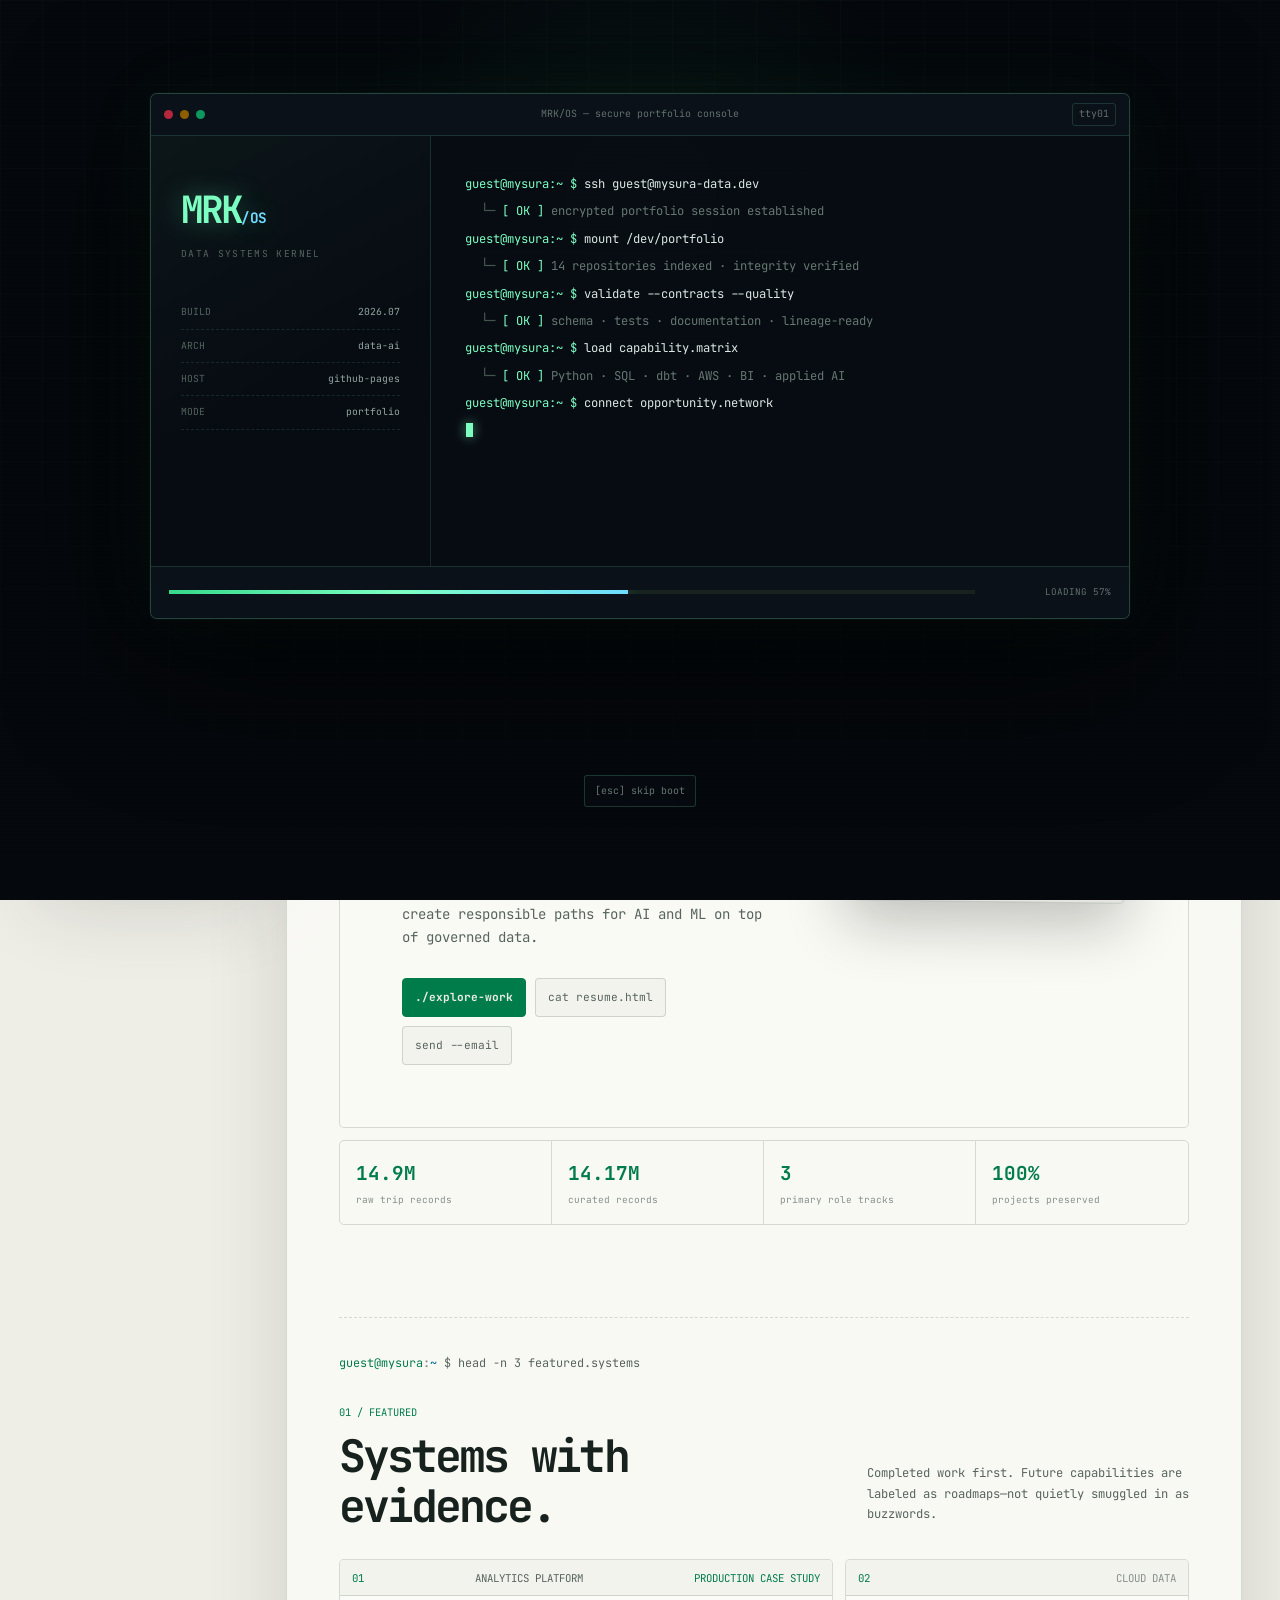
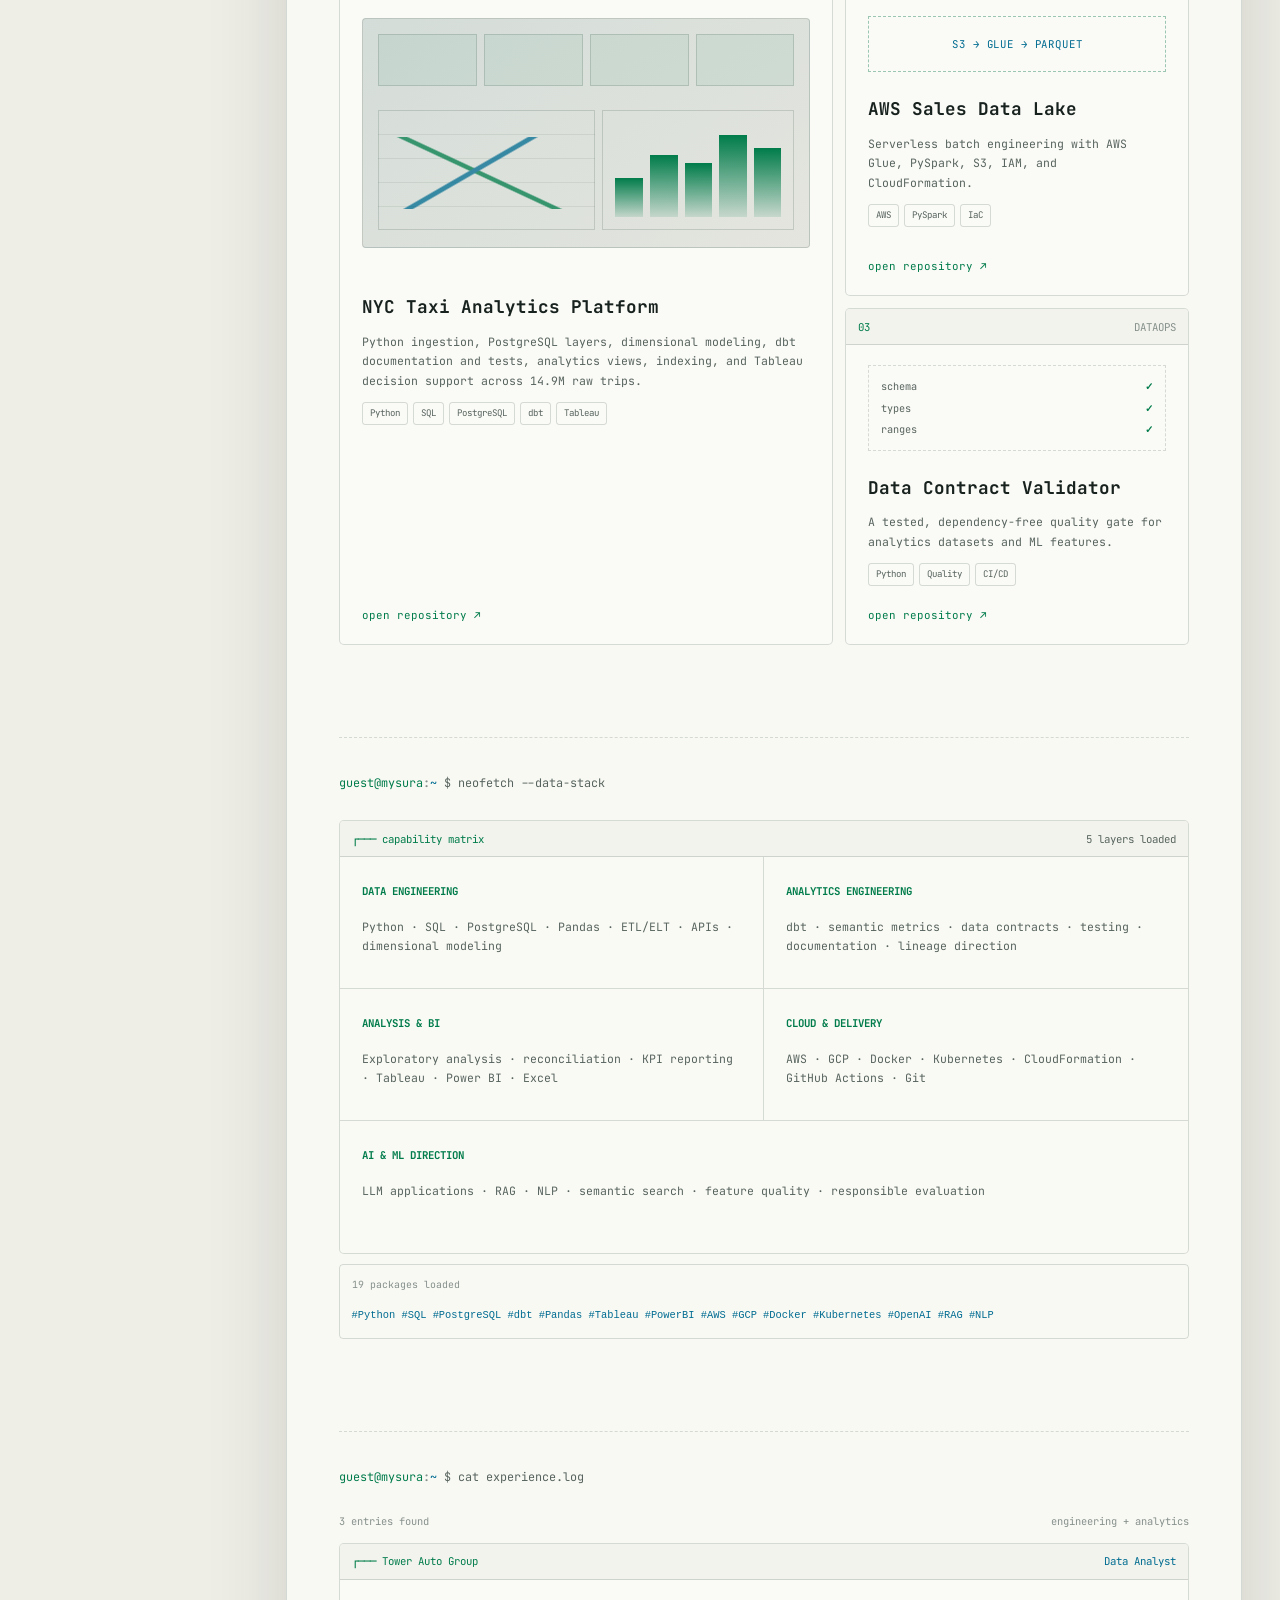
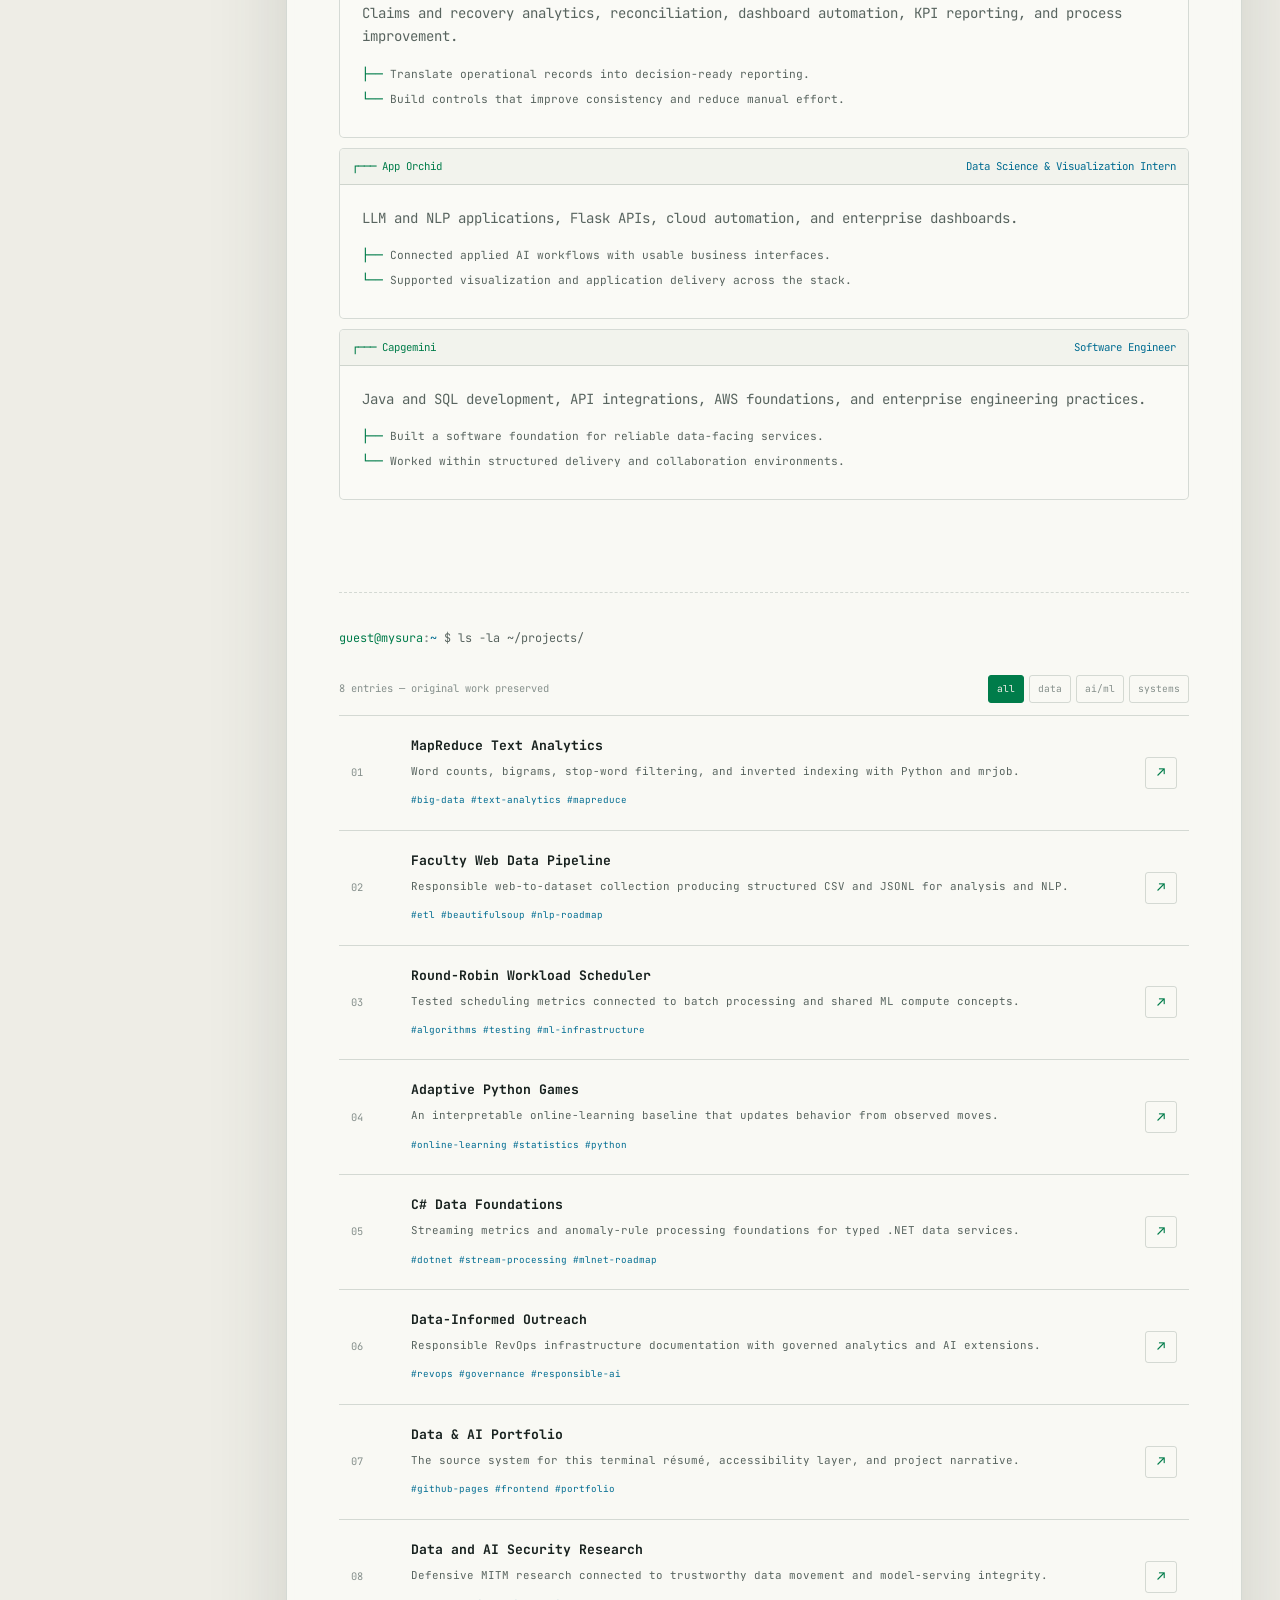
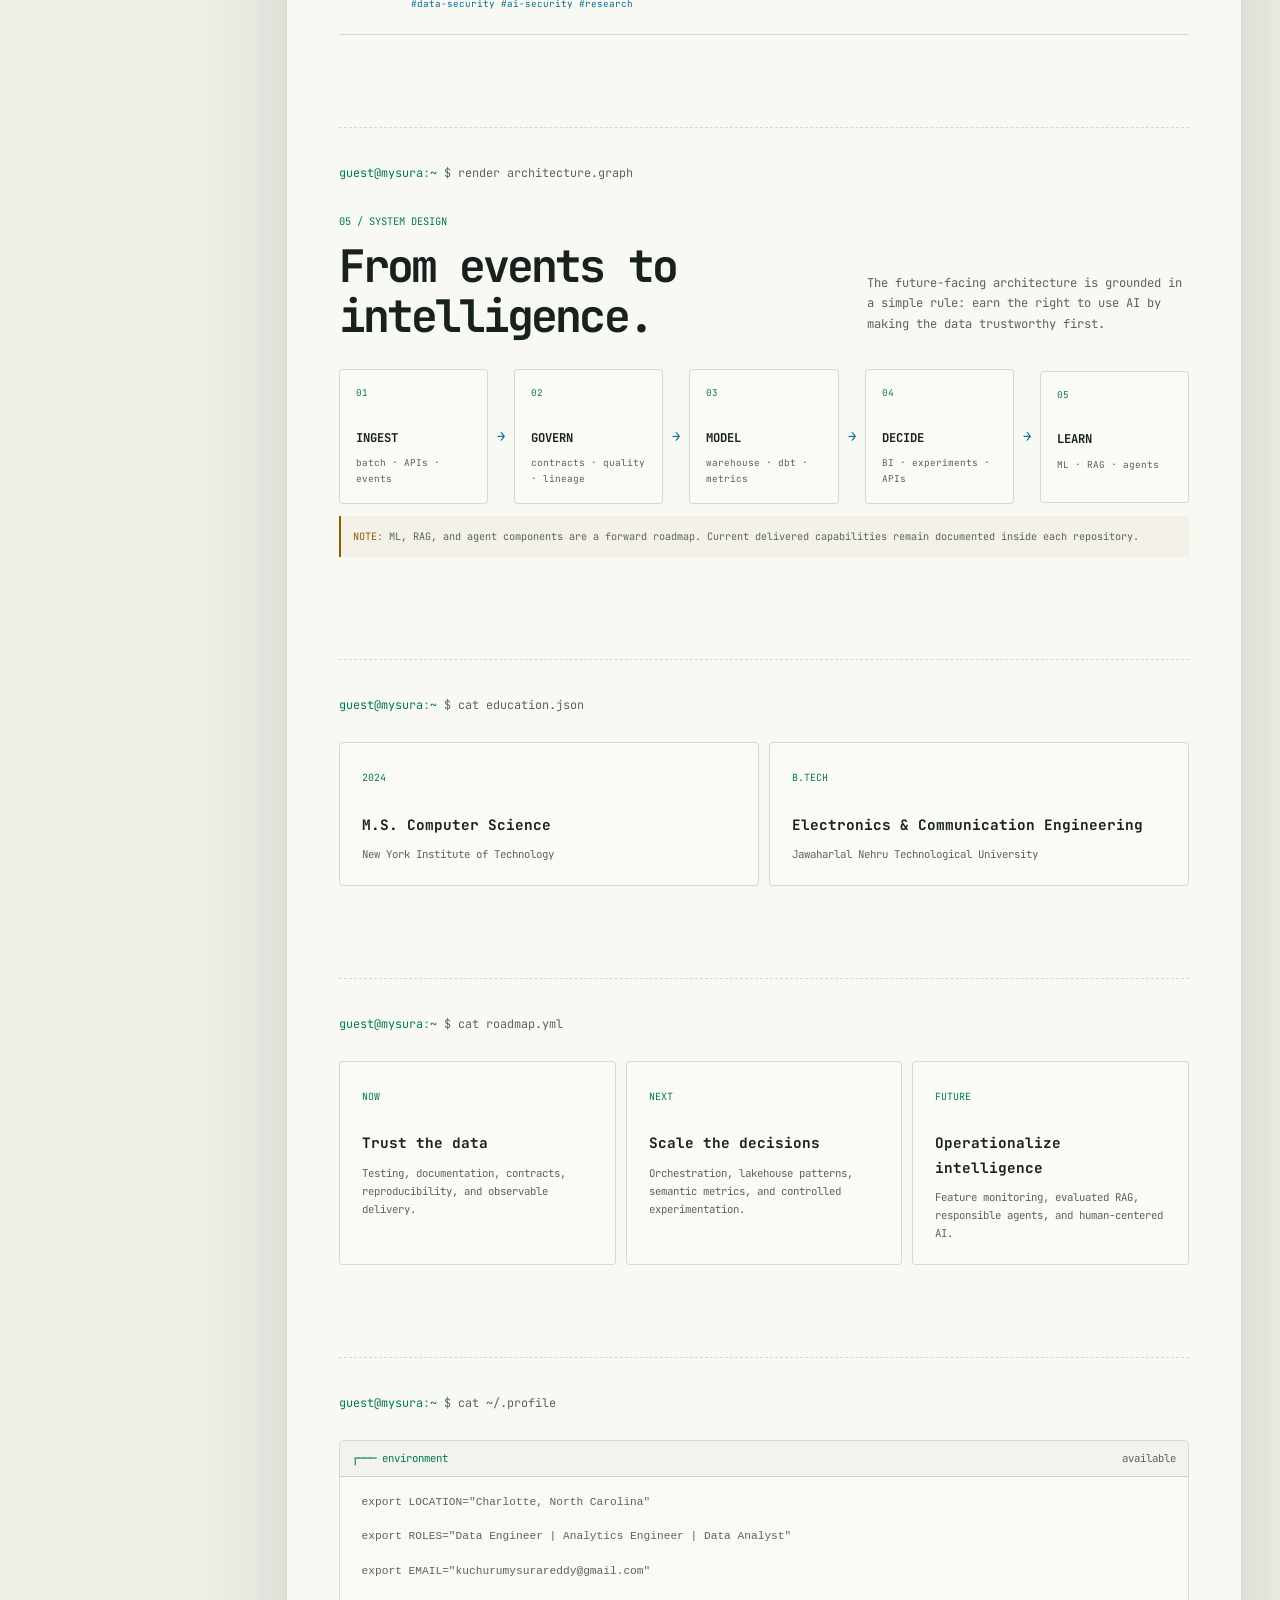
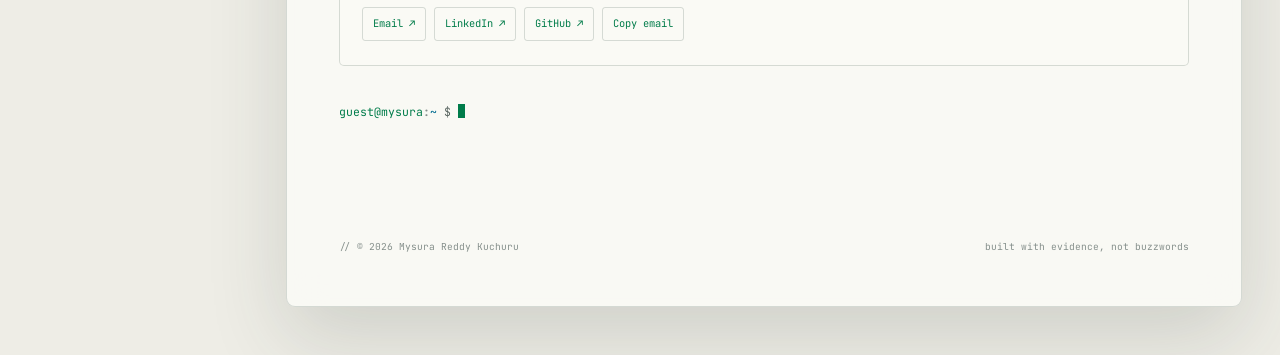
==== commit f50f247f: "Deploy the terminal boot sequence" ====
--- a/index.html
+++ b/index.html
@@ -10,13 +10,46 @@
     <meta property="og:type" content="website" />
     <meta property="og:url" content="https://mysurakuchuru.github.io/" />
     <title>Mysura Reddy Kuchuru — Data & AI Portfolio</title>
+    <script>document.documentElement.classList.add("js");</script>
     <link rel="icon" href="favicon.svg" type="image/svg+xml" />
     <link rel="preconnect" href="https://fonts.googleapis.com" />
     <link rel="preconnect" href="https://fonts.gstatic.com" crossorigin />
     <link href="https://fonts.googleapis.com/css2?family=JetBrains+Mono:wght@400;500;600;700&display=swap" rel="stylesheet" />
     <link rel="stylesheet" href="styles.css" />
   </head>
-  <body>
+  <body class="booting">
+    <div id="boot-screen" class="boot-screen" role="dialog" aria-modal="true" aria-labelledby="boot-title">
+      <div class="boot-grid-bg" aria-hidden="true"></div>
+      <div class="boot-terminal">
+        <div class="boot-bar">
+          <div class="window-controls" aria-hidden="true"><i></i><i></i><i></i></div>
+          <span id="boot-title">MRK/OS — secure portfolio console</span>
+          <span>tty01</span>
+        </div>
+        <div class="boot-body">
+          <aside class="boot-identity" aria-hidden="true">
+            <div class="boot-mark">MRK<span>/OS</span></div>
+            <p>DATA SYSTEMS KERNEL</p>
+            <dl>
+              <div><dt>BUILD</dt><dd>2026.07</dd></div>
+              <div><dt>ARCH</dt><dd>data-ai</dd></div>
+              <div><dt>HOST</dt><dd>github-pages</dd></div>
+              <div><dt>MODE</dt><dd>portfolio</dd></div>
+            </dl>
+          </aside>
+          <section class="boot-console" aria-label="Boot progress">
+            <div id="boot-output" class="boot-output" aria-live="polite" aria-atomic="false"></div>
+            <span class="boot-caret" aria-hidden="true"></span>
+          </section>
+        </div>
+        <div class="boot-footer">
+          <div class="boot-progress"><span id="boot-progress-bar"></span></div>
+          <span id="boot-progress-label">INITIALIZING 00%</span>
+        </div>
+      </div>
+      <button id="boot-skip" class="boot-skip" type="button">[esc] skip boot</button>
+    </div>
+    <noscript><style>#boot-screen{display:none!important}body{overflow:auto!important}</style></noscript>
     <a class="skip-link" href="#main">Skip to content</a>
     <div class="noise" aria-hidden="true"></div>
     <div class="aurora" aria-hidden="true"><i></i><i></i><i></i></div>
--- a/styles.css
+++ b/styles.css
@@ -58,6 +58,35 @@
 a { color: inherit; text-decoration: none; }
 button { color: inherit; }
 ::selection { color: var(--bg); background: var(--green); }
+.js body.booting { overflow: hidden; }
+.boot-screen { display: none; }
+.js .boot-screen {
+  position: fixed;
+  inset: 0;
+  z-index: 9999;
+  display: grid;
+  place-items: center;
+  padding: 24px;
+  overflow: hidden;
+  color: #dce8e3;
+  background: #05080c;
+  transition: opacity 520ms ease, visibility 520ms ease, transform 520ms ease;
+}
+.boot-screen.exit { opacity: 0; visibility: hidden; transform: scale(1.015); pointer-events: none; }
+.boot-grid-bg { position: absolute; inset: 0; opacity: .58; background: radial-gradient(circle at 50% 22%, rgba(64,255,168,.1), transparent 32%), linear-gradient(rgba(125,255,194,.035) 1px, transparent 1px), linear-gradient(90deg,rgba(125,255,194,.035) 1px, transparent 1px); background-size: auto,42px 42px,42px 42px; mask-image:linear-gradient(to bottom,#000 35%,transparent 100%); }
+.boot-grid-bg::after { content:""; position:absolute; inset:0; background:repeating-linear-gradient(to bottom,transparent 0 3px,rgba(0,0,0,.16) 4px); }
+.boot-terminal { position: relative; width: min(980px, 100%); overflow: hidden; border: 1px solid rgba(125,255,194,.24); border-radius: 7px; background: rgba(8,13,19,.95); box-shadow: 0 0 0 1px rgba(255,255,255,.02),0 40px 140px rgba(0,0,0,.72),0 0 80px rgba(54,217,139,.06); }
+.boot-bar { height: 42px; display:grid; grid-template-columns:1fr auto 1fr; align-items:center; padding:0 13px; border-bottom:1px solid rgba(125,255,194,.14); color:#60706b; background:#0b1119; font-size:.62rem; }
+.boot-bar>span:nth-child(2){text-align:center}.boot-bar>span:last-child{justify-self:end;padding:2px 6px;border:1px solid rgba(125,255,194,.15);border-radius:3px}
+.boot-body { min-height: 430px; display:grid; grid-template-columns:280px minmax(0,1fr); }
+.boot-identity { padding:42px 30px; border-right:1px solid rgba(125,255,194,.12); background:linear-gradient(150deg,rgba(125,255,194,.04),transparent 55%); }
+.boot-mark { color:#7dffc2; font-size:2.35rem; font-weight:700; letter-spacing:-.08em; text-shadow:0 0 28px rgba(125,255,194,.35); }.boot-mark span{color:#6ddcff;font-size:.9rem;letter-spacing:-.03em}.boot-identity>p{margin:5px 0 34px;color:#53635e;font-size:.6rem;letter-spacing:.14em}.boot-identity dl{margin:0}.boot-identity dl div{display:flex;justify-content:space-between;gap:12px;padding:8px 0;border-bottom:1px dashed rgba(125,255,194,.12);font-size:.61rem}.boot-identity dt{color:#53635e}.boot-identity dd{margin:0;color:#94a59f;text-align:right}
+.boot-console { position:relative; min-width:0; padding:38px 34px; overflow:hidden; }
+.boot-output { display:grid; gap:7px; color:#7f918b; font-size:clamp(.63rem,1.3vw,.76rem); }
+.boot-line { min-height:1.35em; animation:boot-line-in 180ms ease both}.boot-line.command{color:#dce8e3}.boot-line.command::before{content:"guest@mysura:~ $ ";color:#7dffc2}.boot-line.result{padding-left:16px;color:#667771}.boot-line.result::before{content:"└─ ";color:#43534e}.boot-line .ok{color:#7dffc2}.boot-line .cyan{color:#6ddcff}.boot-line .dim{color:#53635e}.boot-caret{display:inline-block;width:7px;height:14px;margin:9px 0 0 1px;background:#7dffc2;box-shadow:0 0 12px rgba(125,255,194,.6);animation:blink 1s steps(2,end) infinite}
+.boot-footer { min-height:52px; display:flex; align-items:center; gap:16px; padding:0 18px; border-top:1px solid rgba(125,255,194,.13); background:#0b1119; }.boot-progress{flex:1;height:4px;overflow:hidden;background:#17221f}.boot-progress span{display:block;width:0;height:100%;background:linear-gradient(90deg,#36d98b,#7dffc2,#6ddcff);box-shadow:0 0 16px rgba(125,255,194,.5);transition:width 280ms ease}.boot-footer>span{min-width:120px;color:#60706b;text-align:right;font-size:.58rem}
+.boot-skip { position:relative;margin-top:18px;padding:7px 10px;border:1px solid rgba(125,255,194,.18);border-radius:3px;color:#65756f;background:rgba(8,13,19,.72);cursor:pointer;font-size:.62rem}.boot-skip:hover,.boot-skip:focus-visible{color:#7dffc2;border-color:rgba(125,255,194,.45)}
+@keyframes boot-line-in{from{opacity:0;transform:translateY(4px)}to{opacity:1;transform:none}}
 .skip-link { position: fixed; z-index: 9999; left: 16px; top: -60px; padding: 10px 14px; color: var(--bg); background: var(--green); border-radius: 6px; transition: top 150ms ease; }
 .skip-link:focus { top: 12px; }
 .noise { position: fixed; inset: 0; pointer-events: none; z-index: -1; opacity: 0.25; background-image: url("data:image/svg+xml,%3Csvg viewBox='0 0 180 180' xmlns='http://www.w3.org/2000/svg'%3E%3Cfilter id='n'%3E%3CfeTurbulence type='fractalNoise' baseFrequency='.9' numOctaves='3' stitchTiles='stitch'/%3E%3C/filter%3E%3Crect width='100%25' height='100%25' filter='url(%23n)' opacity='.08'/%3E%3C/svg%3E"); }
@@ -183,5 +212,6 @@
 @keyframes blink{50%{opacity:0}}
 @media(max-width:1050px){.workspace{grid-template-columns:1fr}.toc{position:sticky;top:calc(var(--header-height) + 10px);z-index:30;height:auto;display:flex;gap:3px;overflow-x:auto;padding:8px}.toc-title,.toc-path,.toc-system{display:none}.toc>a{flex:0 0 auto;display:flex!important;gap:5px;padding:6px 8px!important}.toc>a::before{display:none}.architecture-flow{grid-template-columns:1fr}.architecture-flow i{text-align:center;transform:rotate(90deg)}}
 @media(max-width:760px){:root{--header-height:60px}.site-header{padding:0 16px}.top-nav>a{display:none}.top-nav{gap:7px}.workspace{padding-left:10px;padding-right:10px}.terminal-content{padding:18px}.terminal-path{display:none}.terminal-bar{grid-template-columns:1fr 1fr}.terminal-meta{grid-column:2}.ascii{font-size:.28rem}.identity-grid{grid-template-columns:1fr;padding:24px}.system-card{transform:none}.metric-strip{grid-template-columns:repeat(2,1fr)}.metric-strip div:nth-child(2){border-right:0}.metric-strip div:nth-child(-n+2){border-bottom:1px solid var(--line)}.section-intro{grid-template-columns:1fr;gap:12px}.featured-grid{grid-template-columns:1fr;grid-template-rows:auto}.feature-main{grid-row:auto;min-height:auto}.skill-matrix{grid-template-columns:1fr}.skill-matrix article,.skill-matrix article:nth-child(2n),.skill-matrix article:last-child{grid-column:auto;border-right:0;border-bottom:1px solid var(--line)}.education-grid,.roadmap-grid{grid-template-columns:1fr}.project-toolbar{align-items:flex-start;gap:12px;flex-direction:column}.project-list article{grid-template-columns:32px 1fr auto}.dashboard-preview{height:190px}.preview-line{right:15px}.preview-bars{display:none}footer{flex-direction:column}.terminal-section{padding-bottom:70px}}
+@media(max-width:760px){.boot-screen{padding:14px}.boot-body{min-height:470px;grid-template-columns:1fr}.boot-identity{display:none}.boot-console{padding:28px 22px}.boot-bar{grid-template-columns:1fr auto}.boot-bar>span:nth-child(2){display:none}.boot-footer{align-items:flex-start;flex-direction:column;gap:8px;padding:12px 14px}.boot-progress{width:100%;flex:none}.boot-footer>span{min-width:0;text-align:left}}
 @media(max-width:440px){h1{font-size:1.8rem}.identity-grid{padding:18px}.metric-strip span{font-size:1rem}.action-row{display:grid}.terminal-button{text-align:center}.project-list article{grid-template-columns:1fr}.project-index{display:none}.project-list a{position:absolute;right:10px}.frame-title,.card-head{align-items:flex-start;flex-direction:column}.dashboard-preview{margin:14px}.feature-card h3,.feature-card>p,.feature-card>.tags,.feature-card>a{margin-left:15px;margin-right:15px}.contact-frame code{overflow-wrap:anywhere}}
 @media(prefers-reduced-motion:reduce){html{scroll-behavior:auto}*,*::before,*::after{animation-duration:.01ms!important;animation-iteration-count:1!important;transition-duration:.01ms!important}}
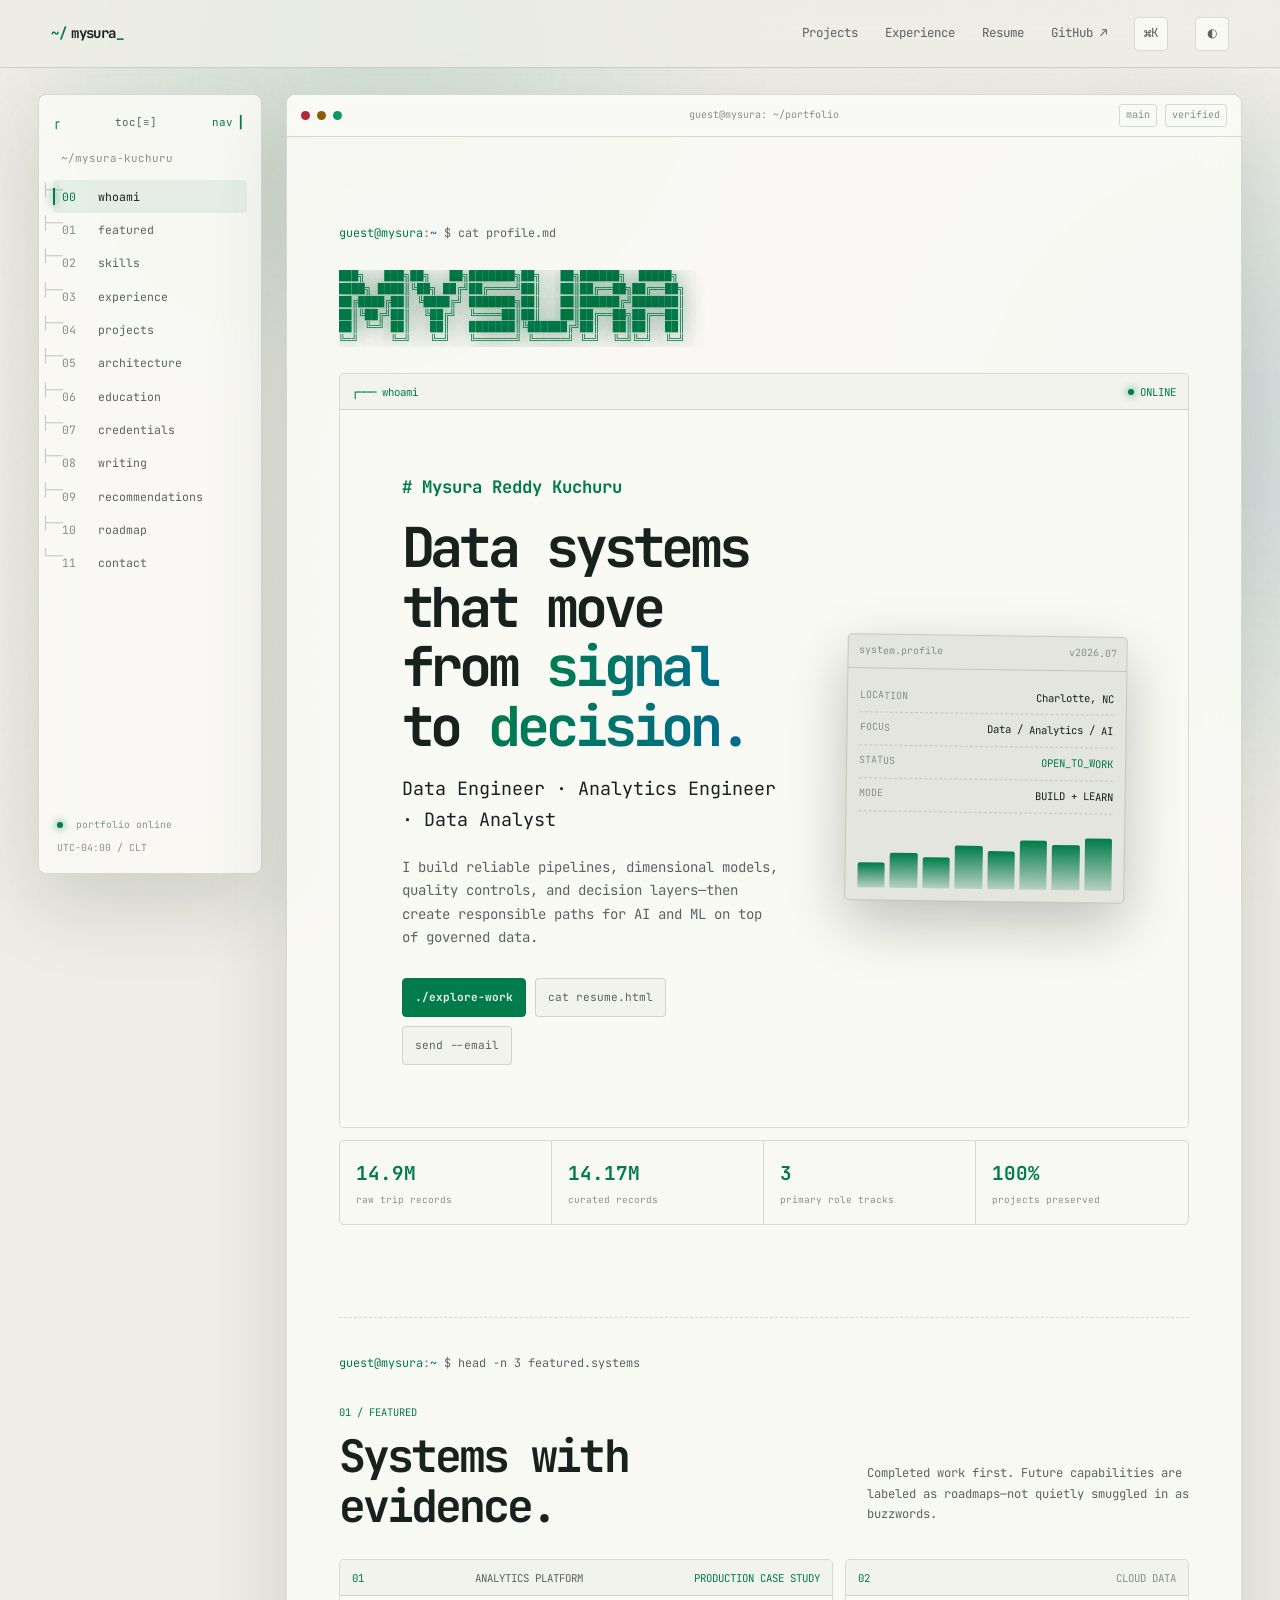
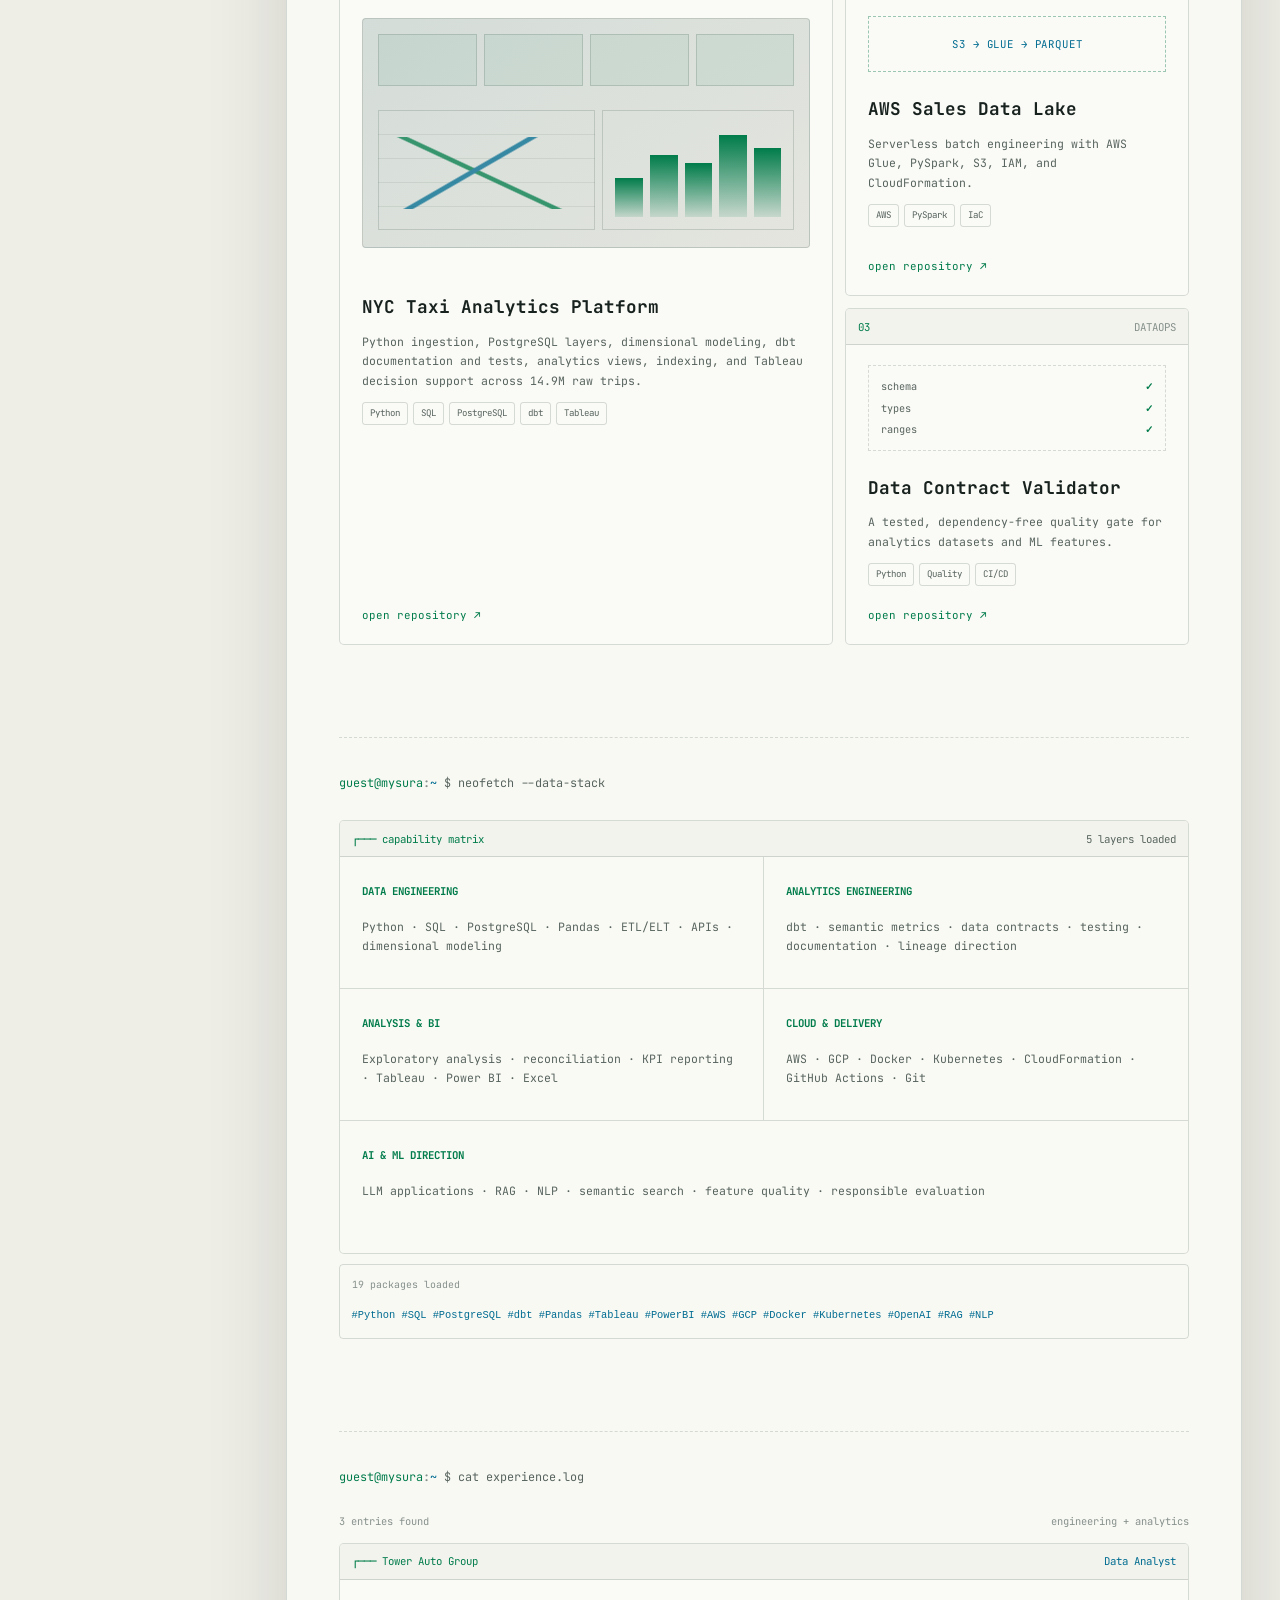
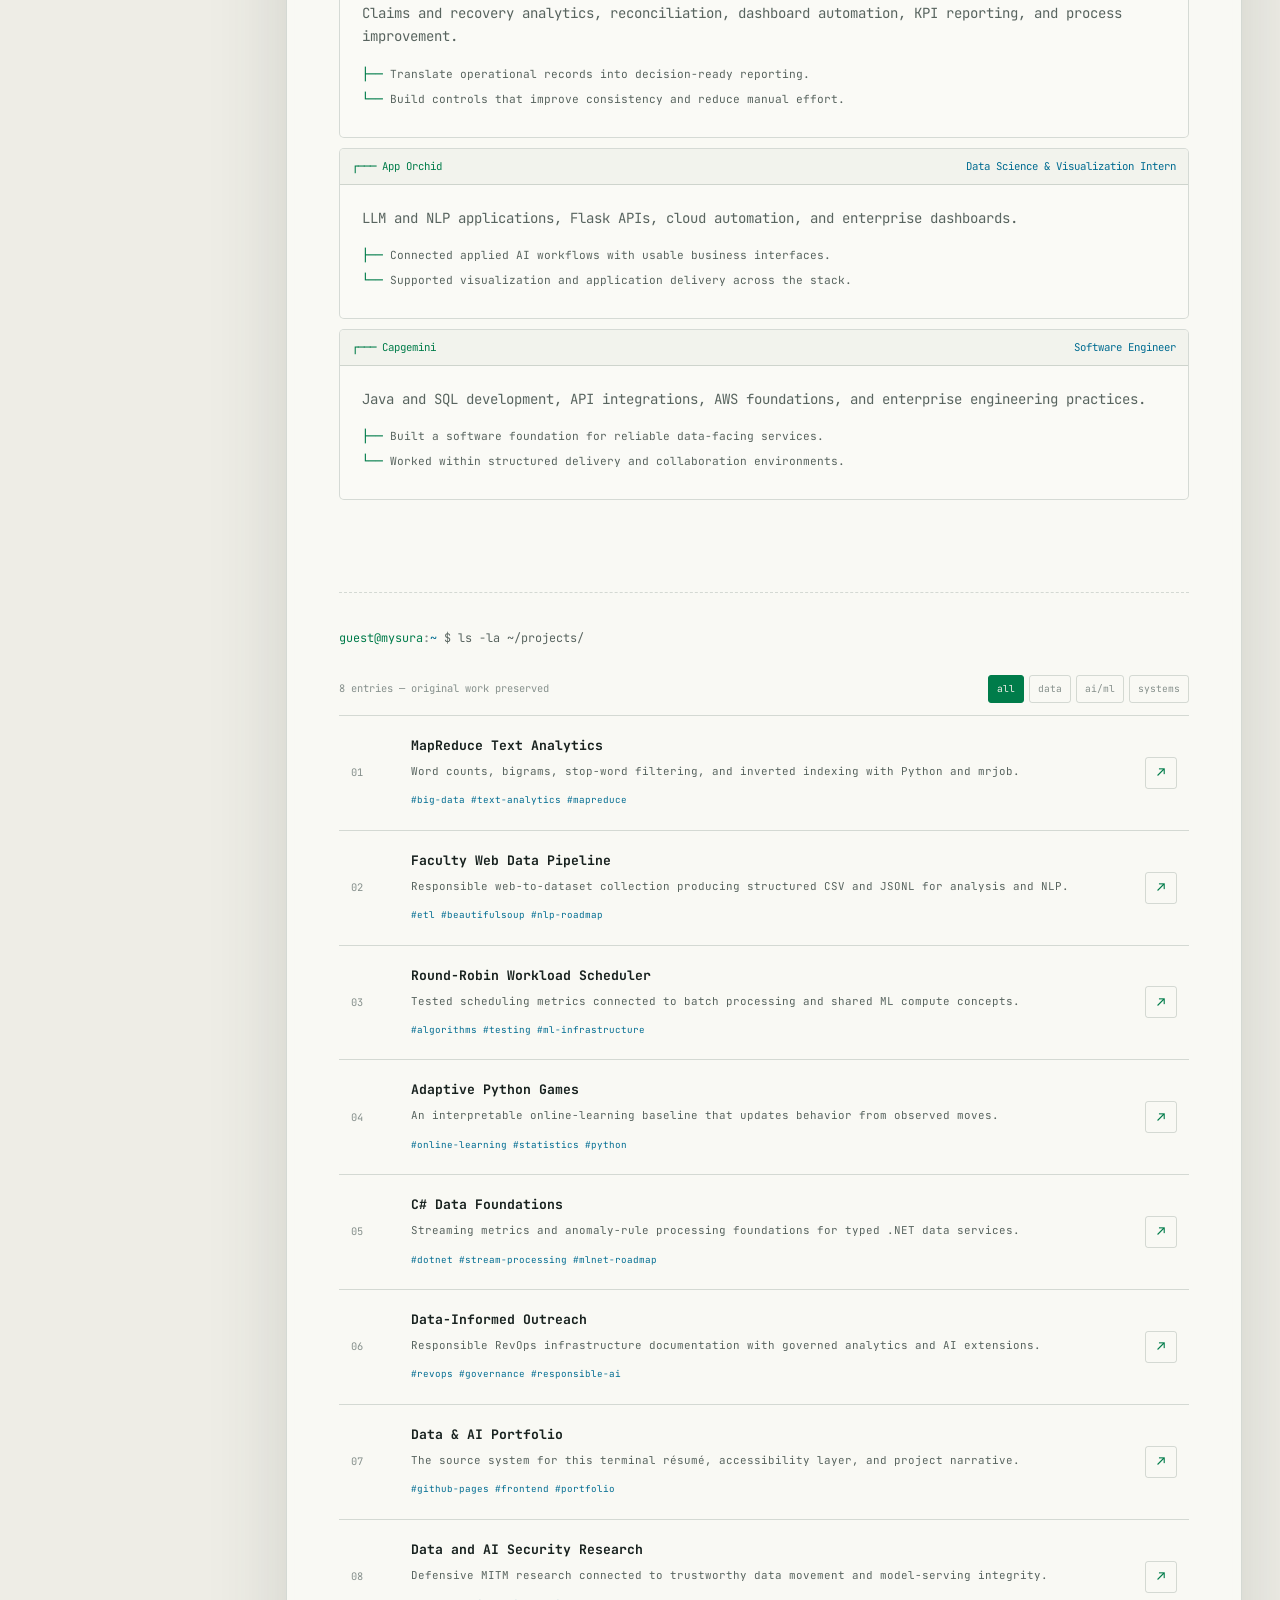
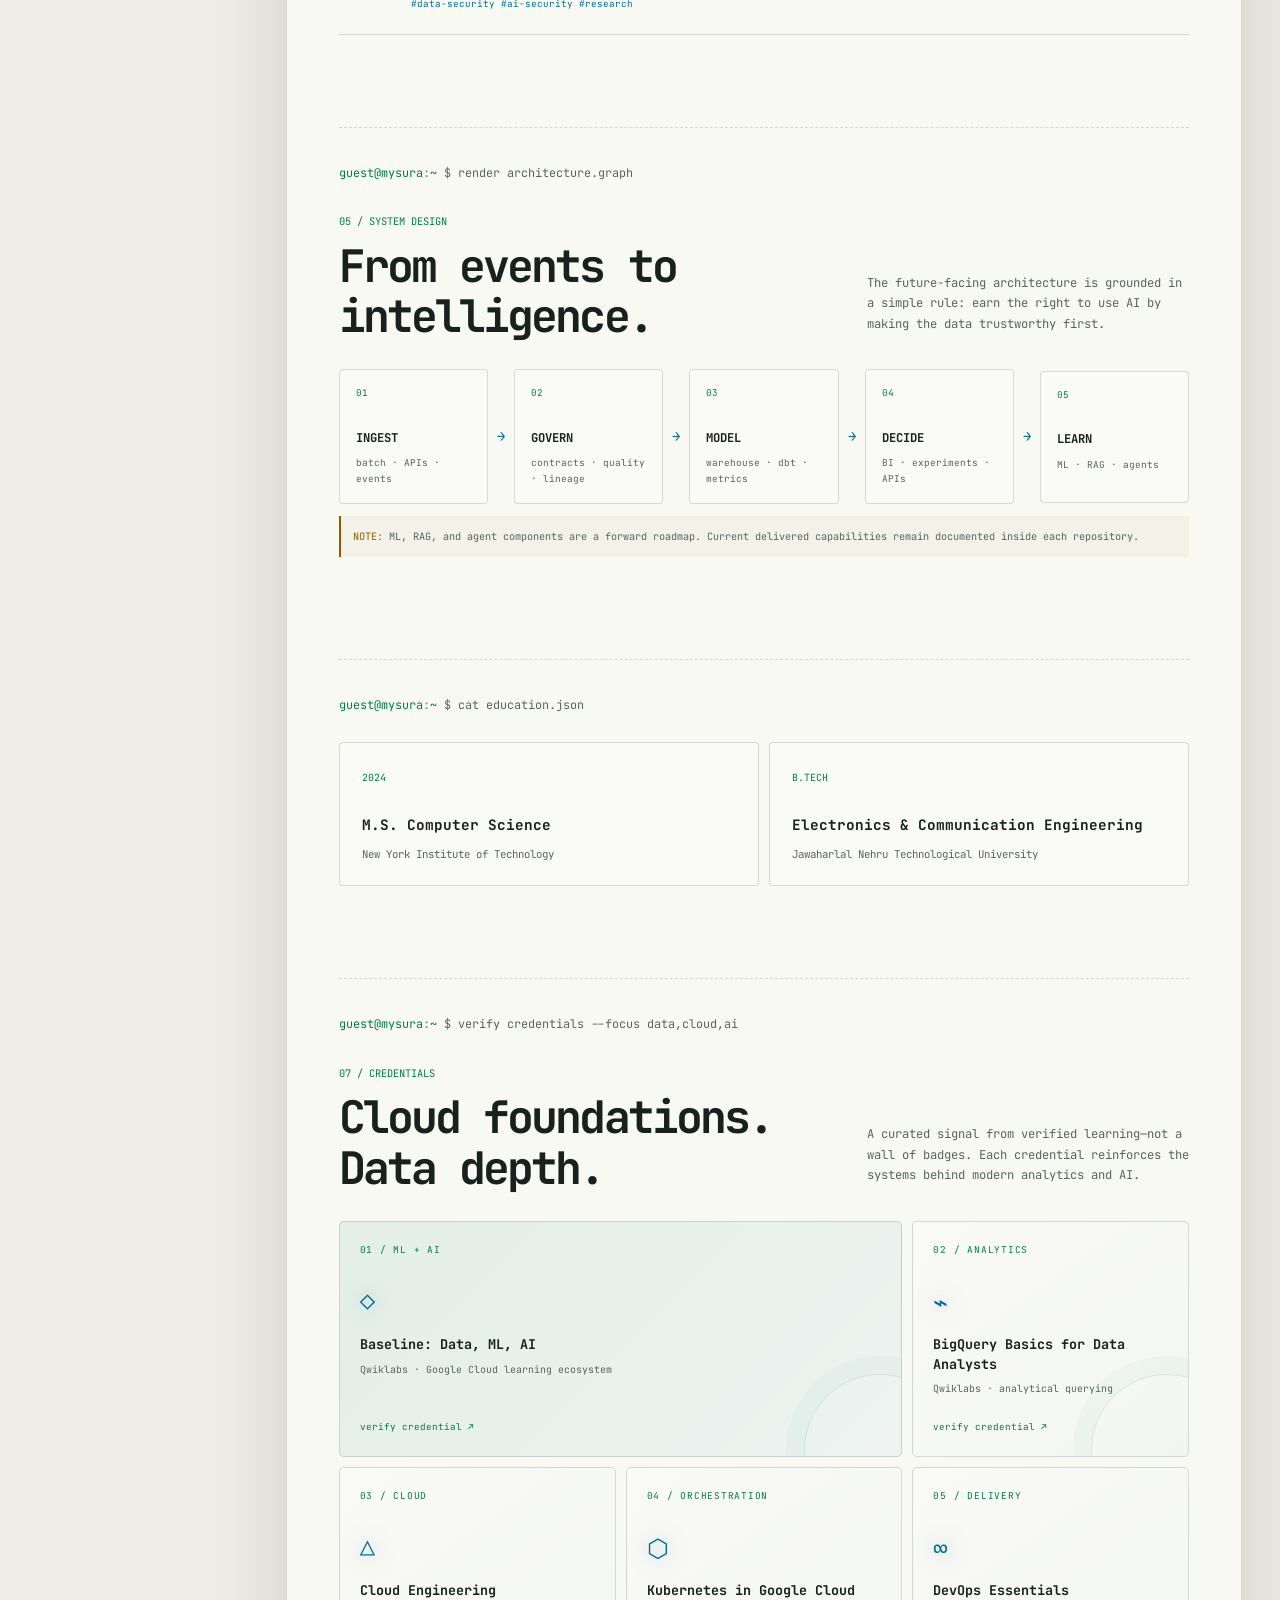
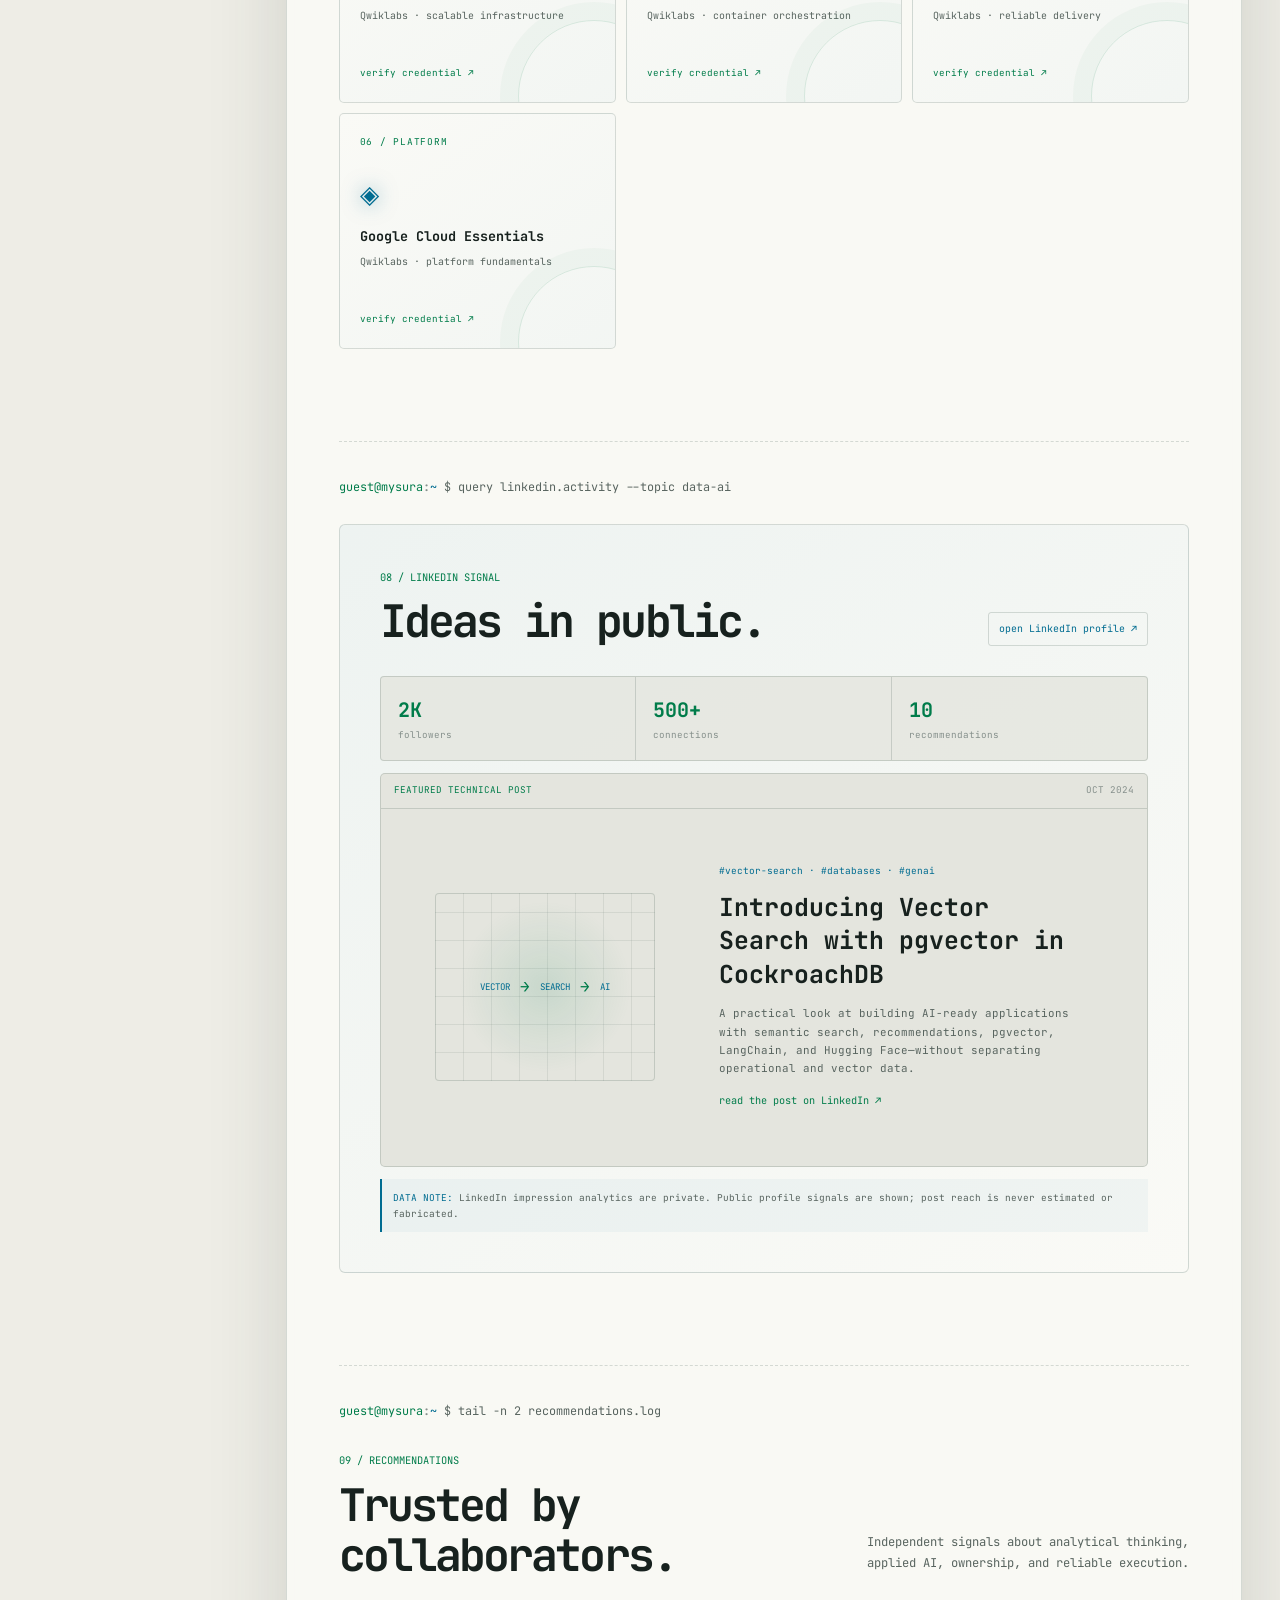
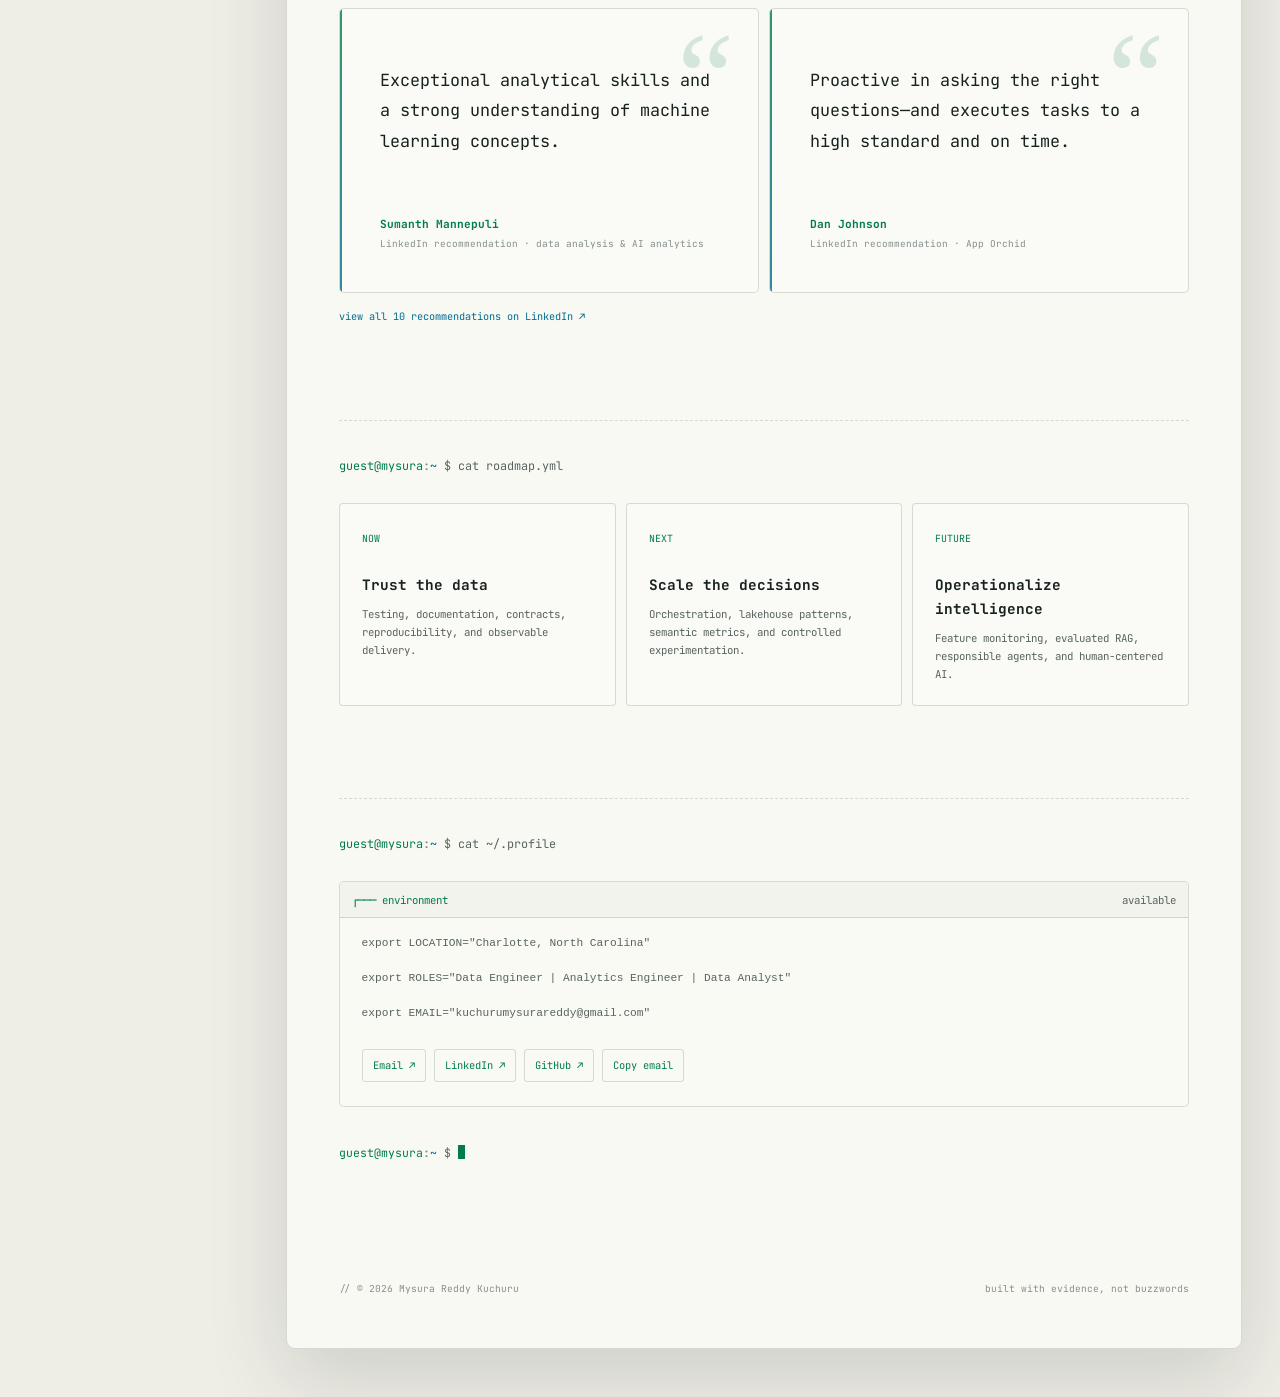
==== commit 9d4711f7: "feat: add LinkedIn proof sections" ====
--- a/index.html
+++ b/index.html
@@ -80,8 +80,11 @@
         <a href="#projects" data-section="projects"><b>04</b><span>projects</span></a>
         <a href="#architecture" data-section="architecture"><b>05</b><span>architecture</span></a>
         <a href="#education" data-section="education"><b>06</b><span>education</span></a>
-        <a href="#roadmap" data-section="roadmap"><b>07</b><span>roadmap</span></a>
-        <a href="#contact" data-section="contact"><b>08</b><span>contact</span></a>
+        <a href="#credentials" data-section="credentials"><b>07</b><span>credentials</span></a>
+        <a href="#writing" data-section="writing"><b>08</b><span>writing</span></a>
+        <a href="#recommendations" data-section="recommendations"><b>09</b><span>recommendations</span></a>
+        <a href="#roadmap" data-section="roadmap"><b>10</b><span>roadmap</span></a>
+        <a href="#contact" data-section="contact"><b>11</b><span>contact</span></a>
         <div class="toc-system">
           <span><i class="status-dot"></i> portfolio online</span>
           <span>UTC−04:00 / CLT</span>
@@ -258,6 +261,87 @@
             </div>
           </section>
 
+          <section id="credentials" class="terminal-section">
+            <p class="command-line"><span>guest@mysura</span><b>:</b><em>~</em> $ verify credentials --focus data,cloud,ai</p>
+            <div class="section-intro">
+              <div><small>07 / CREDENTIALS</small><h2>Cloud foundations. Data depth.</h2></div>
+              <p>A curated signal from verified learning—not a wall of badges. Each credential reinforces the systems behind modern analytics and AI.</p>
+            </div>
+            <div class="credential-grid">
+              <a class="credential-card credential-primary" href="https://www.skills.google/public_profiles/2ed3378d-0e1f-4b8d-9787-796857f3837f" target="_blank" rel="noreferrer">
+                <span class="credential-index">01 / ML + AI</span>
+                <i aria-hidden="true">◇</i>
+                <h3>Baseline: Data, ML, AI</h3>
+                <p>Qwiklabs · Google Cloud learning ecosystem</p>
+                <small>verify credential ↗</small>
+              </a>
+              <a class="credential-card" href="https://www.skills.google/public_profiles/2ed3378d-0e1f-4b8d-9787-796857f3837f" target="_blank" rel="noreferrer">
+                <span class="credential-index">02 / ANALYTICS</span><i aria-hidden="true">⌁</i><h3>BigQuery Basics for Data Analysts</h3><p>Qwiklabs · analytical querying</p><small>verify credential ↗</small>
+              </a>
+              <a class="credential-card" href="https://www.skills.google/public_profiles/2ed3378d-0e1f-4b8d-9787-796857f3837f" target="_blank" rel="noreferrer">
+                <span class="credential-index">03 / CLOUD</span><i aria-hidden="true">△</i><h3>Cloud Engineering</h3><p>Qwiklabs · scalable infrastructure</p><small>verify credential ↗</small>
+              </a>
+              <a class="credential-card" href="https://www.skills.google/public_profiles/2ed3378d-0e1f-4b8d-9787-796857f3837f" target="_blank" rel="noreferrer">
+                <span class="credential-index">04 / ORCHESTRATION</span><i aria-hidden="true">⬡</i><h3>Kubernetes in Google Cloud</h3><p>Qwiklabs · container orchestration</p><small>verify credential ↗</small>
+              </a>
+              <a class="credential-card" href="https://www.skills.google/public_profiles/2ed3378d-0e1f-4b8d-9787-796857f3837f" target="_blank" rel="noreferrer">
+                <span class="credential-index">05 / DELIVERY</span><i aria-hidden="true">∞</i><h3>DevOps Essentials</h3><p>Qwiklabs · reliable delivery</p><small>verify credential ↗</small>
+              </a>
+              <a class="credential-card" href="https://www.skills.google/public_profiles/2ed3378d-0e1f-4b8d-9787-796857f3837f" target="_blank" rel="noreferrer">
+                <span class="credential-index">06 / PLATFORM</span><i aria-hidden="true">◈</i><h3>Google Cloud Essentials</h3><p>Qwiklabs · platform fundamentals</p><small>verify credential ↗</small>
+              </a>
+            </div>
+          </section>
+
+          <section id="writing" class="terminal-section">
+            <p class="command-line"><span>guest@mysura</span><b>:</b><em>~</em> $ query linkedin.activity --topic data-ai</p>
+            <div class="linkedin-proof">
+              <div class="linkedin-proof-head">
+                <div><small>08 / LINKEDIN SIGNAL</small><h2>Ideas in public.</h2></div>
+                <a href="https://www.linkedin.com/in/kuchurumysurareddy/" target="_blank" rel="noreferrer">open LinkedIn profile ↗</a>
+              </div>
+              <div class="linkedin-stats" aria-label="LinkedIn profile signals">
+                <div><strong>2K</strong><span>followers</span></div>
+                <div><strong>500+</strong><span>connections</span></div>
+                <div><strong>10</strong><span>recommendations</span></div>
+              </div>
+              <article class="writing-card">
+                <div class="writing-meta"><span>FEATURED TECHNICAL POST</span><time datetime="2024-10">OCT 2024</time></div>
+                <div class="writing-body">
+                  <div class="writing-signal" aria-hidden="true"><span>VECTOR</span><b>→</b><span>SEARCH</span><b>→</b><span>AI</span></div>
+                  <div>
+                    <p class="writing-topic">#vector-search · #databases · #genai</p>
+                    <h3>Introducing Vector Search with pgvector in CockroachDB</h3>
+                    <p>A practical look at building AI-ready applications with semantic search, recommendations, pgvector, LangChain, and Hugging Face—without separating operational and vector data.</p>
+                    <a href="https://www.linkedin.com/posts/kuchurumysurareddy_introducing-vector-search-with-pgvector-in-activity-7247394931923726337-HDx6" target="_blank" rel="noreferrer">read the post on LinkedIn ↗</a>
+                  </div>
+                </div>
+              </article>
+              <p class="evidence-note"><span>DATA NOTE:</span> LinkedIn impression analytics are private. Public profile signals are shown; post reach is never estimated or fabricated.</p>
+            </div>
+          </section>
+
+          <section id="recommendations" class="terminal-section">
+            <p class="command-line"><span>guest@mysura</span><b>:</b><em>~</em> $ tail -n 2 recommendations.log</p>
+            <div class="section-intro">
+              <div><small>09 / RECOMMENDATIONS</small><h2>Trusted by collaborators.</h2></div>
+              <p>Independent signals about analytical thinking, applied AI, ownership, and reliable execution.</p>
+            </div>
+            <div class="recommendation-grid">
+              <article class="recommendation-card">
+                <div class="quote-mark" aria-hidden="true">“</div>
+                <blockquote>Exceptional analytical skills and a strong understanding of machine learning concepts.</blockquote>
+                <div><strong>Sumanth Mannepuli</strong><span>LinkedIn recommendation · data analysis &amp; AI analytics</span></div>
+              </article>
+              <article class="recommendation-card">
+                <div class="quote-mark" aria-hidden="true">“</div>
+                <blockquote>Proactive in asking the right questions—and executes tasks to a high standard and on time.</blockquote>
+                <div><strong>Dan Johnson</strong><span>LinkedIn recommendation · App Orchid</span></div>
+              </article>
+            </div>
+            <a class="recommendation-link" href="https://www.linkedin.com/in/kuchurumysurareddy/" target="_blank" rel="noreferrer">view all 10 recommendations on LinkedIn ↗</a>
+          </section>
+
           <section id="roadmap" class="terminal-section">
             <p class="command-line"><span>guest@mysura</span><b>:</b><em>~</em> $ cat roadmap.yml</p>
             <div class="roadmap-grid">
@@ -293,7 +377,7 @@
       <form method="dialog" class="command-dialog">
         <div><span>command.palette</span><button aria-label="Close">esc</button></div>
         <p>Jump to a section</p>
-        <a href="#whoami">00 / whoami</a><a href="#featured">01 / featured</a><a href="#skills">02 / skills</a><a href="#experience">03 / experience</a><a href="#projects">04 / projects</a><a href="#contact">08 / contact</a>
+        <a href="#whoami">00 / whoami</a><a href="#featured">01 / featured</a><a href="#skills">02 / skills</a><a href="#experience">03 / experience</a><a href="#projects">04 / projects</a><a href="#credentials">07 / credentials</a><a href="#writing">08 / writing</a><a href="#recommendations">09 / recommendations</a><a href="#contact">11 / contact</a>
       </form>
     </dialog>
     <div id="toast" role="status" aria-live="polite"></div>
--- a/styles.css
+++ b/styles.css
@@ -126,7 +126,7 @@
 .toc-path { margin: 18px 8px 12px; color: var(--faint); font-size: 0.68rem; }
 .toc > a { position: relative; display: grid; grid-template-columns: 30px 1fr; gap: 6px; padding: 7px 9px; border-radius: 4px; color: var(--muted); font-size: 0.72rem; }
 .toc > a::before { content: "├──"; position: absolute; left: -11px; color: var(--faint); opacity: 0.44; }
-.toc > a:nth-of-type(9)::before { content: "└──"; }
+.toc > a:nth-last-of-type(1)::before { content: "└──"; }
 .toc > a b { color: var(--faint); font-weight: 400; }
 .toc > a:hover, .toc > a.active { color: var(--text); background: color-mix(in srgb, var(--green) 8%, transparent); }
 .toc > a.active b { color: var(--green); }
@@ -203,6 +203,7 @@
 .project-list { border-top:1px solid var(--line) }.project-list article{display:grid;grid-template-columns:44px 1fr auto;gap:16px;align-items:center;padding:19px 12px;border-bottom:1px solid var(--line);transition:background 160ms ease}.project-list article:hover{background:color-mix(in srgb,var(--green) 5%,transparent)}.project-list article.hidden{display:none}.project-index{color:var(--faint);font-size:.65rem}.project-list h3{margin:0 0 5px;font-size:.82rem}.project-list p{margin:0 0 7px;color:var(--muted);font-size:.68rem}.project-list span{color:var(--cyan);font-size:.58rem}.project-list a{width:32px;height:32px;display:grid;place-items:center;border:1px solid var(--line);border-radius:3px;color:var(--green)}
 .architecture-flow { display:grid;grid-template-columns:1fr auto 1fr auto 1fr auto 1fr auto 1fr;gap:9px;align-items:center }.architecture-flow div{min-height:132px;padding:16px;border:1px solid var(--line);border-radius:4px;background:var(--panel-solid)}.architecture-flow small,.architecture-flow b,.architecture-flow span{display:block}.architecture-flow small{color:var(--green);font-size:.58rem}.architecture-flow b{margin:26px 0 7px;font-size:.76rem}.architecture-flow span{color:var(--muted);font-size:.59rem}.architecture-flow i{color:var(--cyan);font-style:normal}.roadmap-disclaimer{margin-top:12px;padding:12px;border-left:2px solid var(--amber);color:var(--muted);background:color-mix(in srgb,var(--amber) 5%,transparent);font-size:.64rem}.roadmap-disclaimer span{color:var(--amber)}
 .education-grid,.roadmap-grid{display:grid;grid-template-columns:repeat(2,1fr);gap:10px}.education-grid article,.roadmap-grid article{padding:22px;border:1px solid var(--line);border-radius:4px;background:var(--panel-solid)}.education-grid span,.roadmap-grid span{color:var(--green);font-size:.62rem}.education-grid h3,.roadmap-grid h3{margin:24px 0 8px;font-size:.9rem}.education-grid p,.roadmap-grid p{margin:0;color:var(--muted);font-size:.67rem}.roadmap-grid{grid-template-columns:repeat(3,1fr)}
+.credential-grid{display:grid;grid-template-columns:repeat(3,1fr);gap:10px}.credential-card{position:relative;min-height:236px;display:flex;flex-direction:column;padding:20px;overflow:hidden;border:1px solid var(--line);border-radius:5px;background:linear-gradient(145deg,var(--panel-solid),color-mix(in srgb,var(--cyan) 3%,var(--panel-solid)));transition:transform 180ms ease,border-color 180ms ease,box-shadow 180ms ease}.credential-card::after{content:"";position:absolute;right:-55px;bottom:-70px;width:150px;height:150px;border:1px solid color-mix(in srgb,var(--green) 13%,transparent);border-radius:50%;box-shadow:0 0 0 18px color-mix(in srgb,var(--green) 3%,transparent)}.credential-card:hover{transform:translateY(-3px);border-color:var(--line-strong);box-shadow:0 22px 55px rgba(0,0,0,.2)}.credential-card.credential-primary{grid-column:span 2;background:linear-gradient(135deg,color-mix(in srgb,var(--green) 9%,var(--panel-solid)),color-mix(in srgb,var(--cyan) 5%,var(--panel-solid)))}.credential-index{color:var(--green);font-size:.59rem;letter-spacing:.08em}.credential-card>i{margin:24px 0 12px;color:var(--cyan);font-size:1.55rem;font-style:normal;text-shadow:0 0 20px color-mix(in srgb,var(--cyan) 55%,transparent)}.credential-card h3{max-width:360px;margin:0 0 7px;font-size:.84rem;line-height:1.45}.credential-card p{margin:0;color:var(--muted);font-size:.62rem}.credential-card small{position:relative;z-index:1;margin-top:auto;padding-top:18px;color:var(--green);font-size:.58rem}.linkedin-proof{padding:clamp(22px,4vw,40px);border:1px solid var(--line);border-radius:6px;background:linear-gradient(145deg,color-mix(in srgb,var(--cyan) 5%,var(--panel-solid)),var(--panel-solid))}.linkedin-proof-head{display:flex;align-items:end;justify-content:space-between;gap:20px}.linkedin-proof-head small{color:var(--green);font-size:.65rem}.linkedin-proof-head h2{margin-top:8px}.linkedin-proof-head>a{padding:8px 10px;border:1px solid var(--line);border-radius:3px;color:var(--cyan);font-size:.62rem}.linkedin-stats{display:grid;grid-template-columns:repeat(3,1fr);margin:30px 0 12px;border:1px solid var(--line);border-radius:4px;background:color-mix(in srgb,var(--bg-soft) 80%,transparent)}.linkedin-stats div{padding:17px;border-right:1px solid var(--line)}.linkedin-stats div:last-child{border:0}.linkedin-stats strong,.linkedin-stats span{display:block}.linkedin-stats strong{color:var(--green);font-size:1.25rem}.linkedin-stats span{color:var(--faint);font-size:.58rem}.writing-card{overflow:hidden;border:1px solid var(--line);border-radius:5px;background:var(--bg-soft)}.writing-meta{display:flex;justify-content:space-between;padding:9px 13px;border-bottom:1px solid var(--line);color:var(--green);font-size:.58rem}.writing-meta time{color:var(--faint)}.writing-body{display:grid;grid-template-columns:minmax(220px,.7fr) 1.3fr;gap:clamp(24px,5vw,64px);align-items:center;padding:clamp(24px,5vw,54px)}.writing-signal{min-height:188px;display:flex;align-items:center;justify-content:center;gap:10px;border:1px solid var(--line);border-radius:4px;background:radial-gradient(circle at 50% 50%,color-mix(in srgb,var(--green) 12%,transparent),transparent 60%),repeating-linear-gradient(0deg,transparent 0 27px,var(--line) 28px),repeating-linear-gradient(90deg,transparent 0 27px,var(--line) 28px);color:var(--cyan);font-size:.57rem}.writing-signal b{color:var(--green);font-size:1rem}.writing-topic{margin-bottom:12px;color:var(--cyan);font-size:.59rem}.writing-body h3{margin-bottom:13px;font-size:clamp(1rem,2.2vw,1.55rem);line-height:1.35}.writing-body p:not(.writing-topic){color:var(--muted);font-size:.68rem}.writing-body a{color:var(--green);font-size:.64rem}.evidence-note{margin:12px 0 0;padding:11px;border-left:2px solid var(--cyan);color:var(--muted);background:color-mix(in srgb,var(--cyan) 4%,transparent);font-size:.59rem}.evidence-note span{color:var(--cyan)}.recommendation-grid{display:grid;grid-template-columns:repeat(2,1fr);gap:10px}.recommendation-card{position:relative;min-height:285px;display:flex;flex-direction:column;padding:clamp(24px,4vw,40px);overflow:hidden;border:1px solid var(--line);border-radius:5px;background:var(--panel-solid)}.recommendation-card::before{content:"";position:absolute;inset:0 auto 0 0;width:2px;background:linear-gradient(var(--green),var(--cyan));opacity:.8}.quote-mark{position:absolute;right:24px;top:4px;color:color-mix(in srgb,var(--green) 15%,transparent);font-family:Georgia,serif;font-size:8rem;line-height:1}.recommendation-card blockquote{position:relative;z-index:1;margin:16px 0 34px;color:var(--text);font-size:clamp(.82rem,1.5vw,1.05rem);line-height:1.8}.recommendation-card>div:last-child{display:grid;gap:3px;margin-top:auto}.recommendation-card strong{color:var(--green);font-size:.7rem}.recommendation-card span{color:var(--faint);font-size:.59rem}.recommendation-link{display:inline-block;margin-top:15px;color:var(--cyan);font-size:.64rem}
 .contact-frame{padding-bottom:24px}.contact-frame code{display:block;margin:16px 22px 0;color:var(--muted);font-size:.7rem}.contact-links{display:flex;flex-wrap:wrap;gap:8px;margin:26px 22px 0}.contact-links a,.contact-links button{padding:7px 10px;border:1px solid var(--line);border-radius:3px;color:var(--green);background:transparent;cursor:pointer;font-size:.65rem}.contact-links a:hover,.contact-links button:hover{border-color:var(--line-strong)}.final-prompt{margin:36px 0 0;color:var(--muted);font-size:.72rem}.terminal-cursor{display:inline-block;width:7px;height:14px;vertical-align:-2px;background:var(--green);animation:blink 1s steps(2,end) infinite}
 footer{display:flex;justify-content:space-between;gap:20px;padding:26px 0 0;color:var(--faint);font-size:.6rem}
 
@@ -211,7 +212,7 @@
 
 @keyframes blink{50%{opacity:0}}
 @media(max-width:1050px){.workspace{grid-template-columns:1fr}.toc{position:sticky;top:calc(var(--header-height) + 10px);z-index:30;height:auto;display:flex;gap:3px;overflow-x:auto;padding:8px}.toc-title,.toc-path,.toc-system{display:none}.toc>a{flex:0 0 auto;display:flex!important;gap:5px;padding:6px 8px!important}.toc>a::before{display:none}.architecture-flow{grid-template-columns:1fr}.architecture-flow i{text-align:center;transform:rotate(90deg)}}
-@media(max-width:760px){:root{--header-height:60px}.site-header{padding:0 16px}.top-nav>a{display:none}.top-nav{gap:7px}.workspace{padding-left:10px;padding-right:10px}.terminal-content{padding:18px}.terminal-path{display:none}.terminal-bar{grid-template-columns:1fr 1fr}.terminal-meta{grid-column:2}.ascii{font-size:.28rem}.identity-grid{grid-template-columns:1fr;padding:24px}.system-card{transform:none}.metric-strip{grid-template-columns:repeat(2,1fr)}.metric-strip div:nth-child(2){border-right:0}.metric-strip div:nth-child(-n+2){border-bottom:1px solid var(--line)}.section-intro{grid-template-columns:1fr;gap:12px}.featured-grid{grid-template-columns:1fr;grid-template-rows:auto}.feature-main{grid-row:auto;min-height:auto}.skill-matrix{grid-template-columns:1fr}.skill-matrix article,.skill-matrix article:nth-child(2n),.skill-matrix article:last-child{grid-column:auto;border-right:0;border-bottom:1px solid var(--line)}.education-grid,.roadmap-grid{grid-template-columns:1fr}.project-toolbar{align-items:flex-start;gap:12px;flex-direction:column}.project-list article{grid-template-columns:32px 1fr auto}.dashboard-preview{height:190px}.preview-line{right:15px}.preview-bars{display:none}footer{flex-direction:column}.terminal-section{padding-bottom:70px}}
+@media(max-width:760px){:root{--header-height:60px}.site-header{padding:0 16px}.top-nav>a{display:none}.top-nav{gap:7px}.workspace{padding-left:10px;padding-right:10px}.terminal-content{padding:18px}.terminal-path{display:none}.terminal-bar{grid-template-columns:1fr 1fr}.terminal-meta{grid-column:2}.ascii{font-size:.28rem}.identity-grid{grid-template-columns:1fr;padding:24px}.system-card{transform:none}.metric-strip{grid-template-columns:repeat(2,1fr)}.metric-strip div:nth-child(2){border-right:0}.metric-strip div:nth-child(-n+2){border-bottom:1px solid var(--line)}.section-intro{grid-template-columns:1fr;gap:12px}.featured-grid{grid-template-columns:1fr;grid-template-rows:auto}.feature-main{grid-row:auto;min-height:auto}.skill-matrix{grid-template-columns:1fr}.skill-matrix article,.skill-matrix article:nth-child(2n),.skill-matrix article:last-child{grid-column:auto;border-right:0;border-bottom:1px solid var(--line)}.education-grid,.roadmap-grid,.credential-grid,.recommendation-grid{grid-template-columns:1fr}.credential-card.credential-primary{grid-column:auto}.linkedin-proof-head{align-items:flex-start;flex-direction:column}.writing-body{grid-template-columns:1fr}.linkedin-stats strong{font-size:1rem}.project-toolbar{align-items:flex-start;gap:12px;flex-direction:column}.project-list article{grid-template-columns:32px 1fr auto}.dashboard-preview{height:190px}.preview-line{right:15px}.preview-bars{display:none}footer{flex-direction:column}.terminal-section{padding-bottom:70px}}
 @media(max-width:760px){.boot-screen{padding:14px}.boot-body{min-height:470px;grid-template-columns:1fr}.boot-identity{display:none}.boot-console{padding:28px 22px}.boot-bar{grid-template-columns:1fr auto}.boot-bar>span:nth-child(2){display:none}.boot-footer{align-items:flex-start;flex-direction:column;gap:8px;padding:12px 14px}.boot-progress{width:100%;flex:none}.boot-footer>span{min-width:0;text-align:left}}
 @media(max-width:440px){h1{font-size:1.8rem}.identity-grid{padding:18px}.metric-strip span{font-size:1rem}.action-row{display:grid}.terminal-button{text-align:center}.project-list article{grid-template-columns:1fr}.project-index{display:none}.project-list a{position:absolute;right:10px}.frame-title,.card-head{align-items:flex-start;flex-direction:column}.dashboard-preview{margin:14px}.feature-card h3,.feature-card>p,.feature-card>.tags,.feature-card>a{margin-left:15px;margin-right:15px}.contact-frame code{overflow-wrap:anywhere}}
 @media(prefers-reduced-motion:reduce){html{scroll-behavior:auto}*,*::before,*::after{animation-duration:.01ms!important;animation-iteration-count:1!important;transition-duration:.01ms!important}}
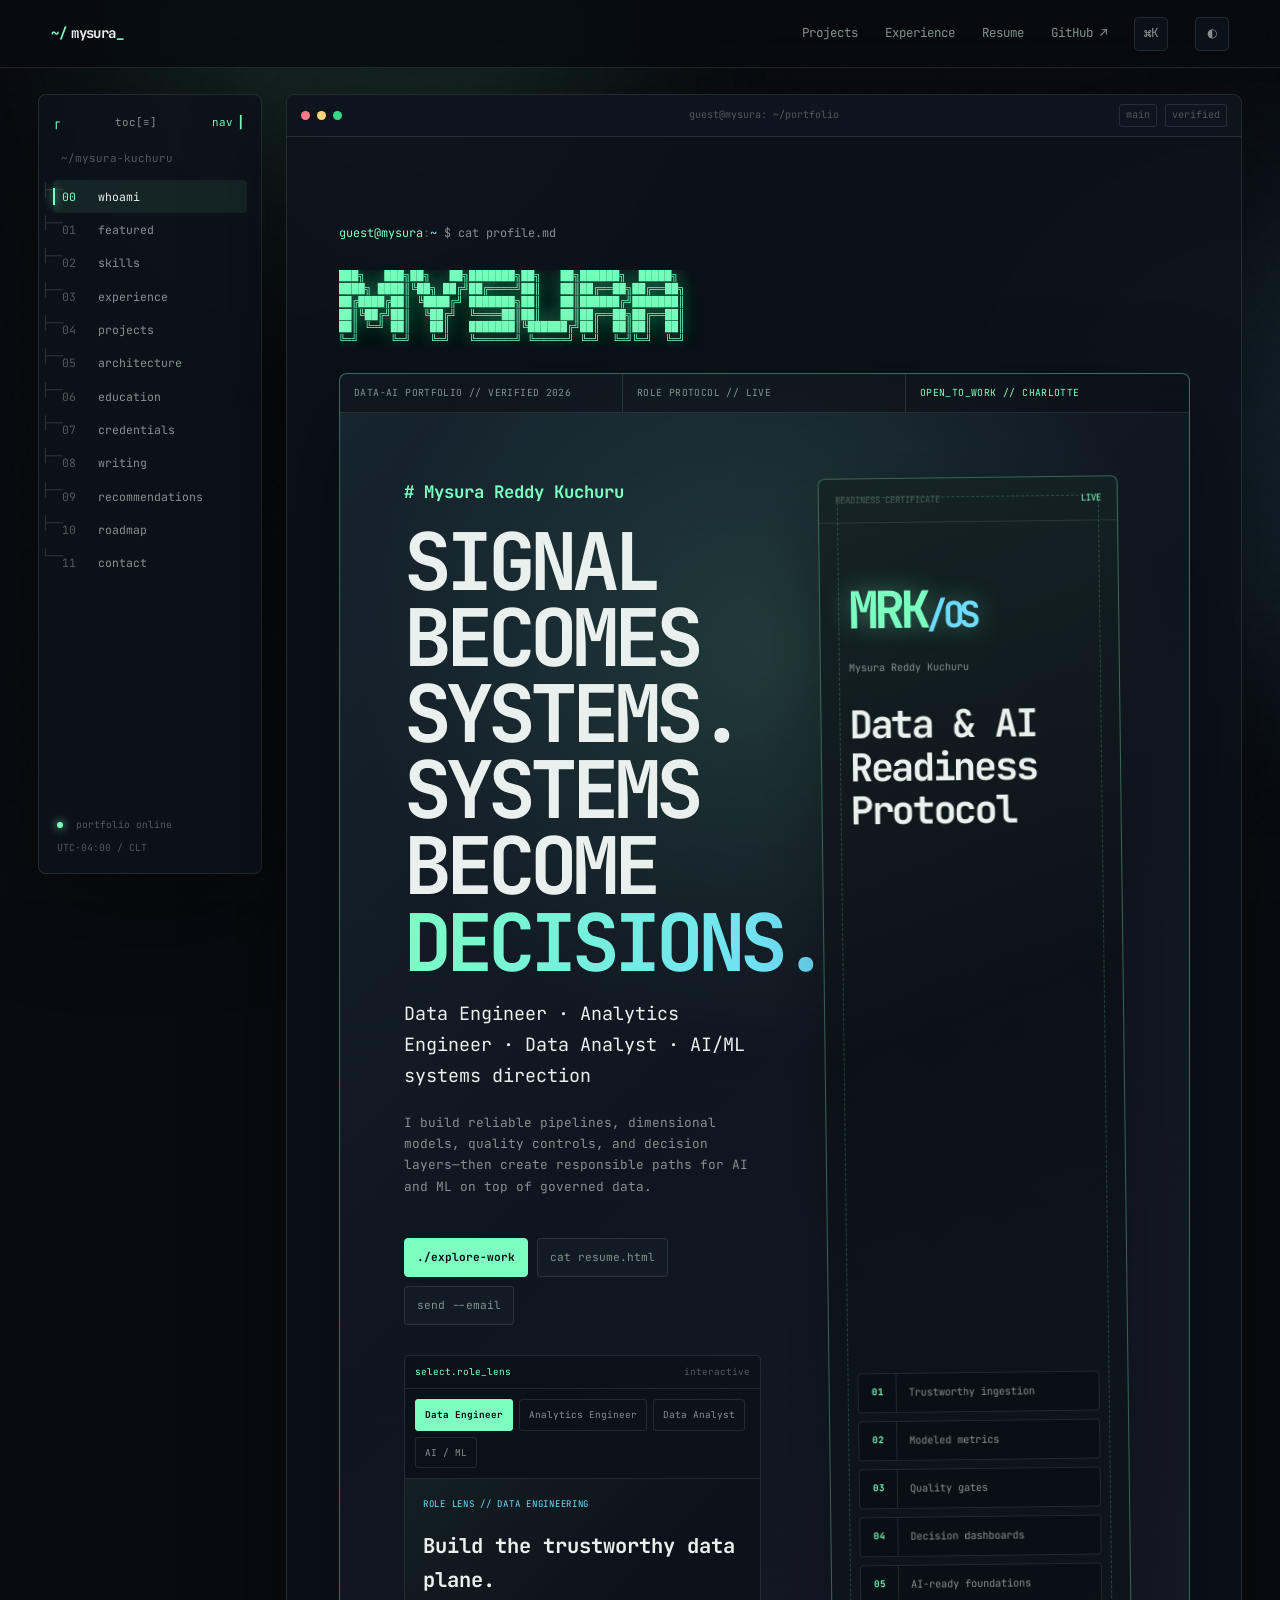
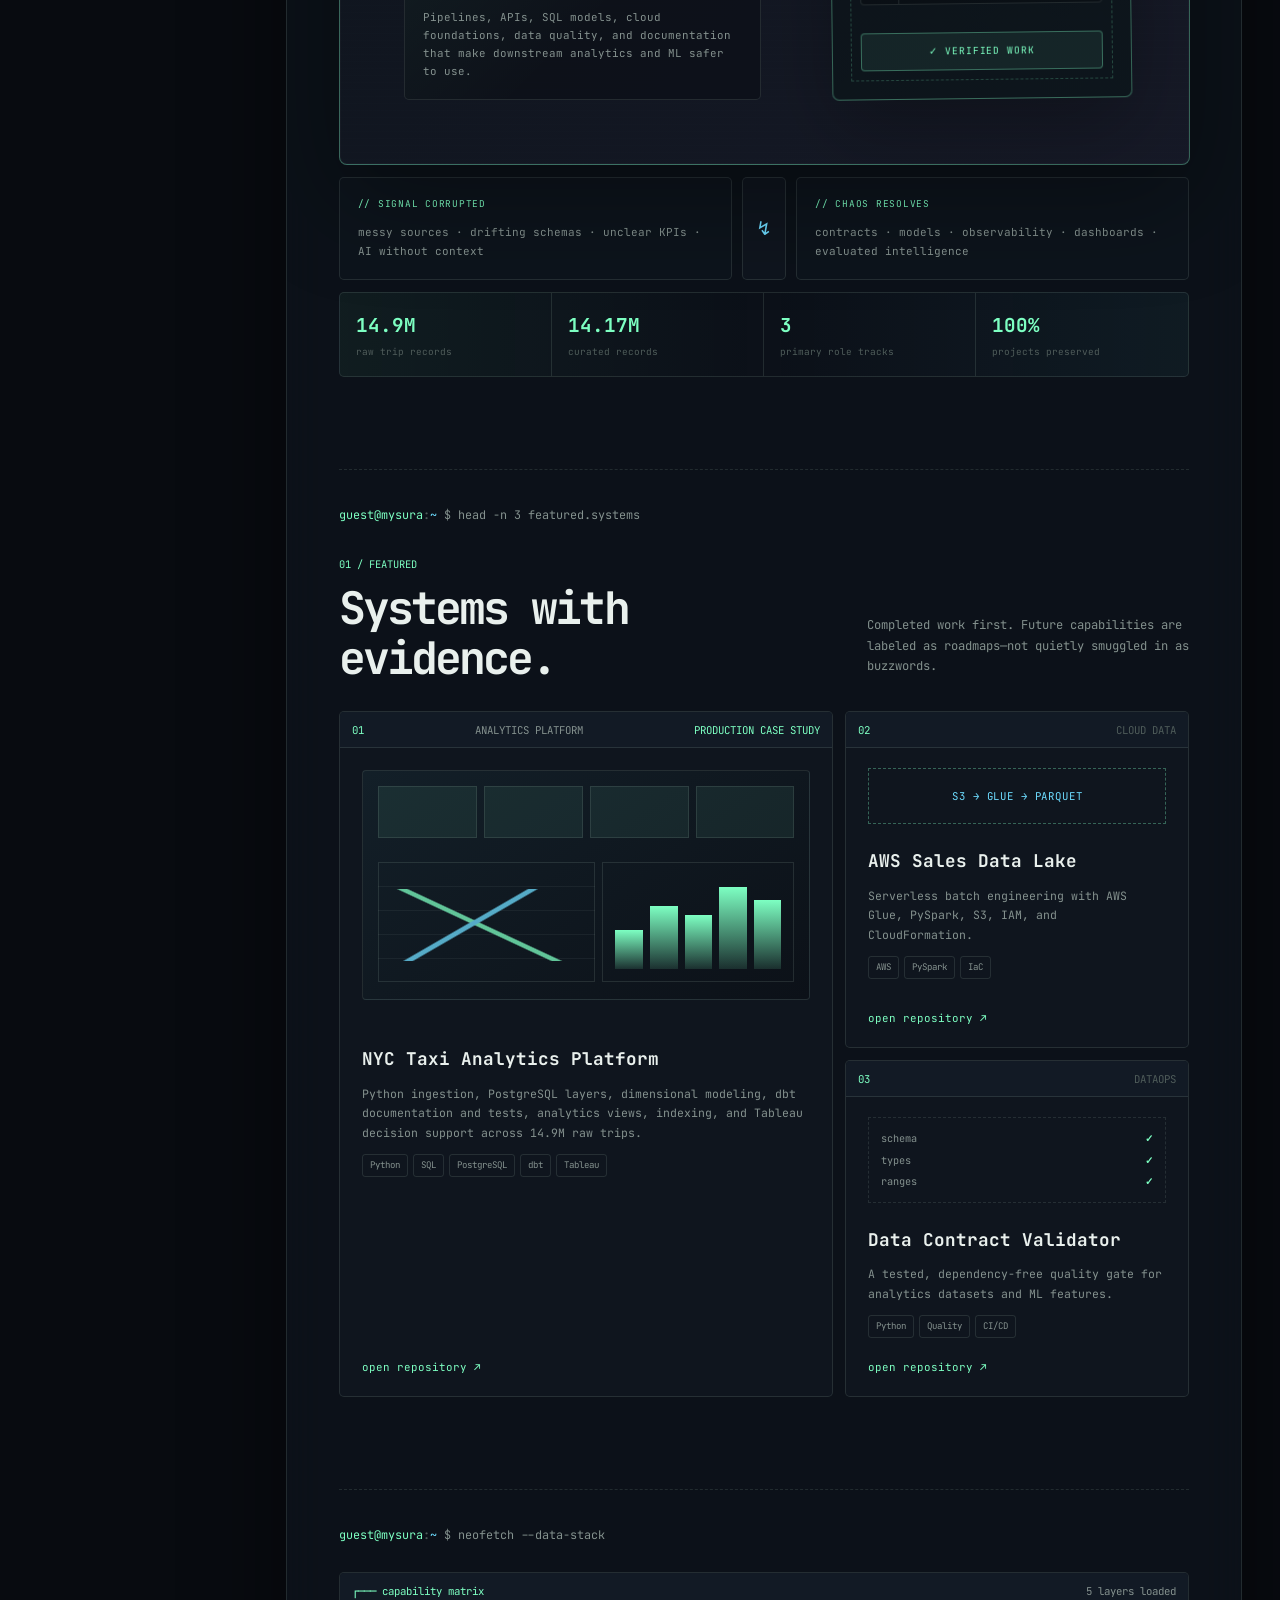
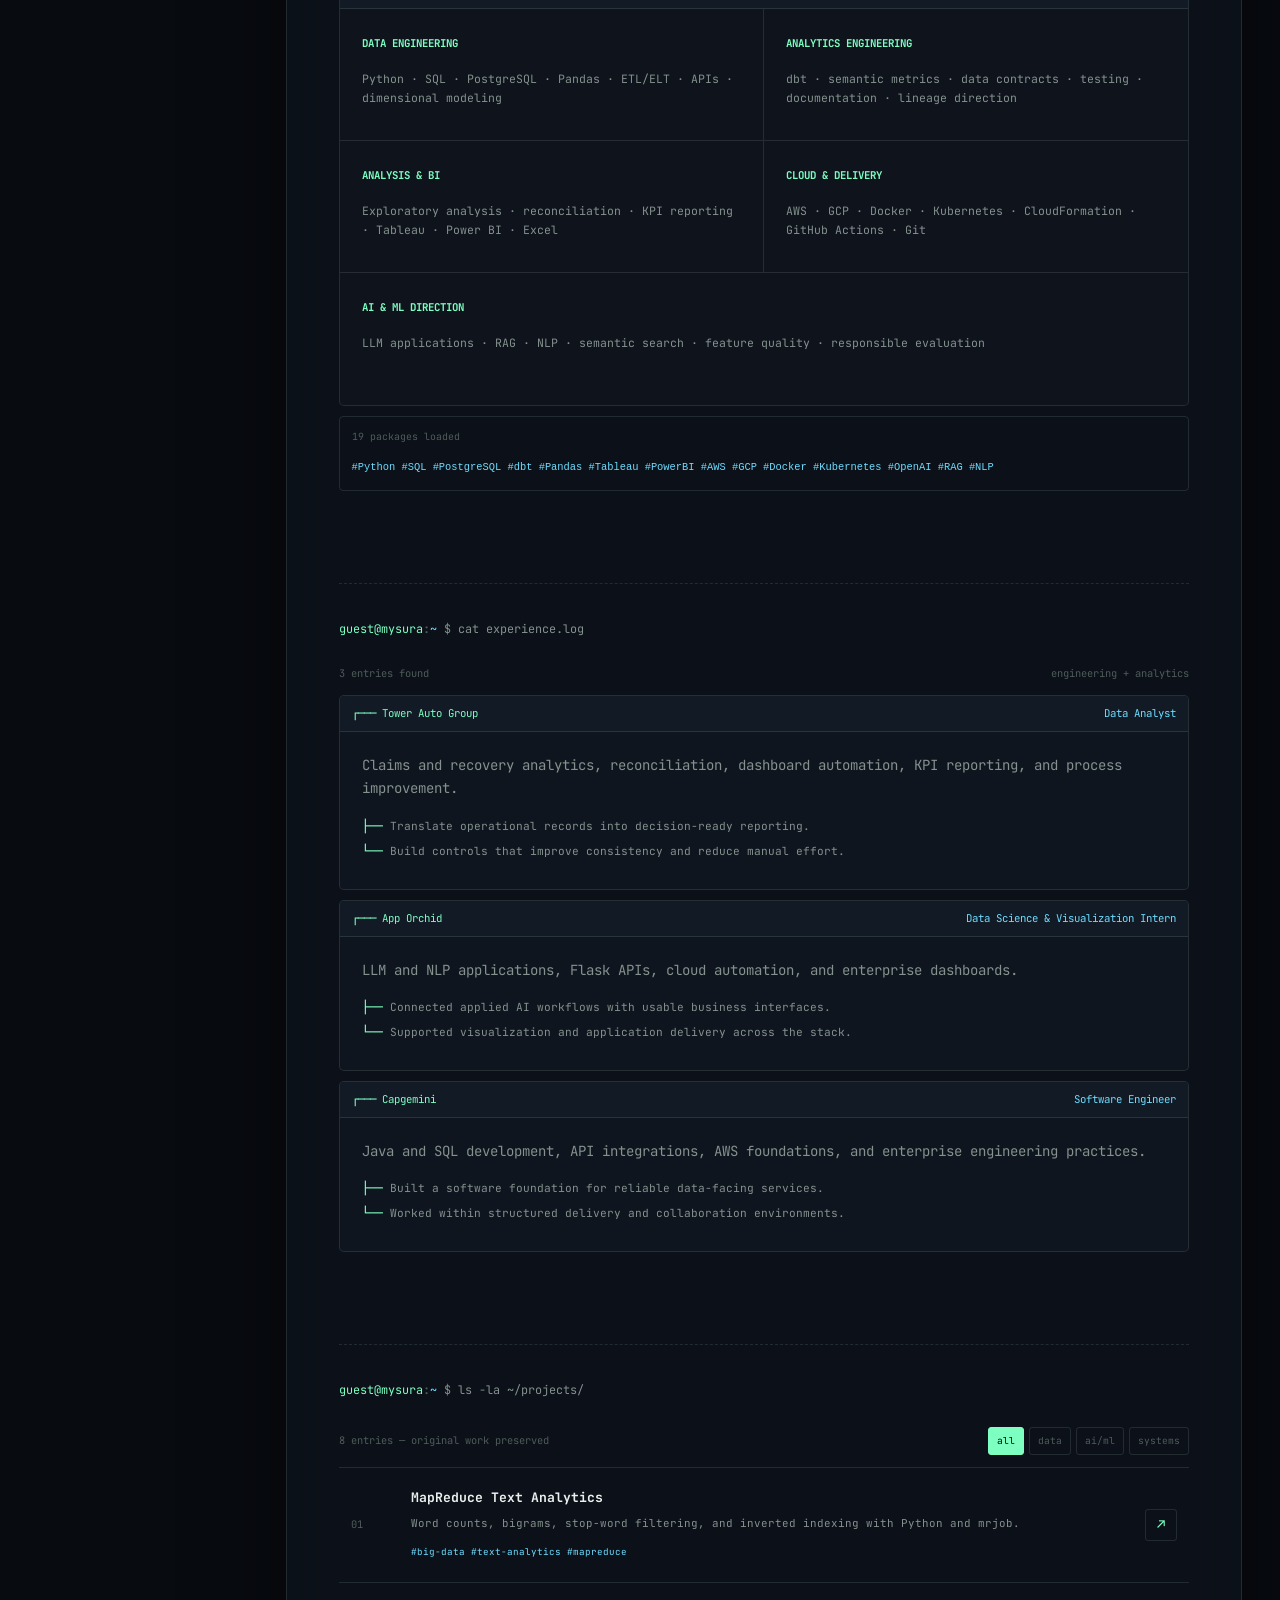
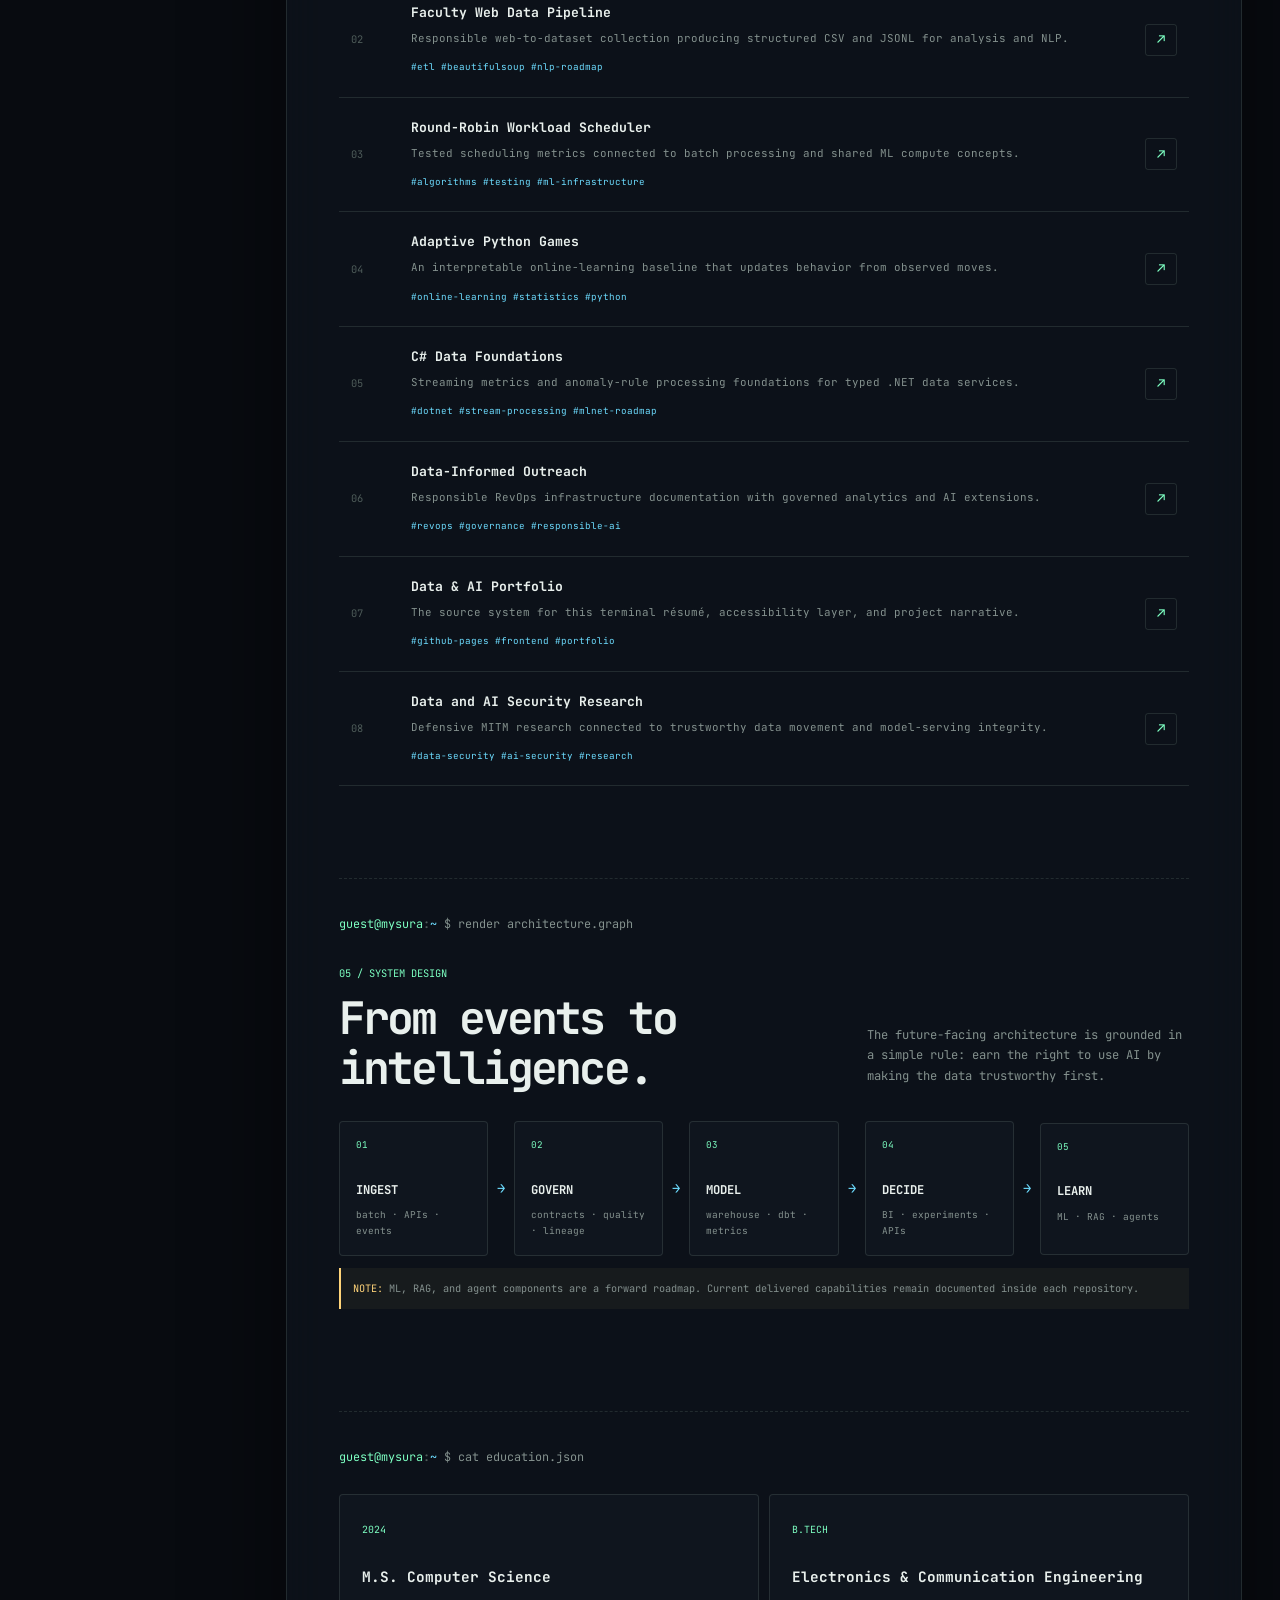
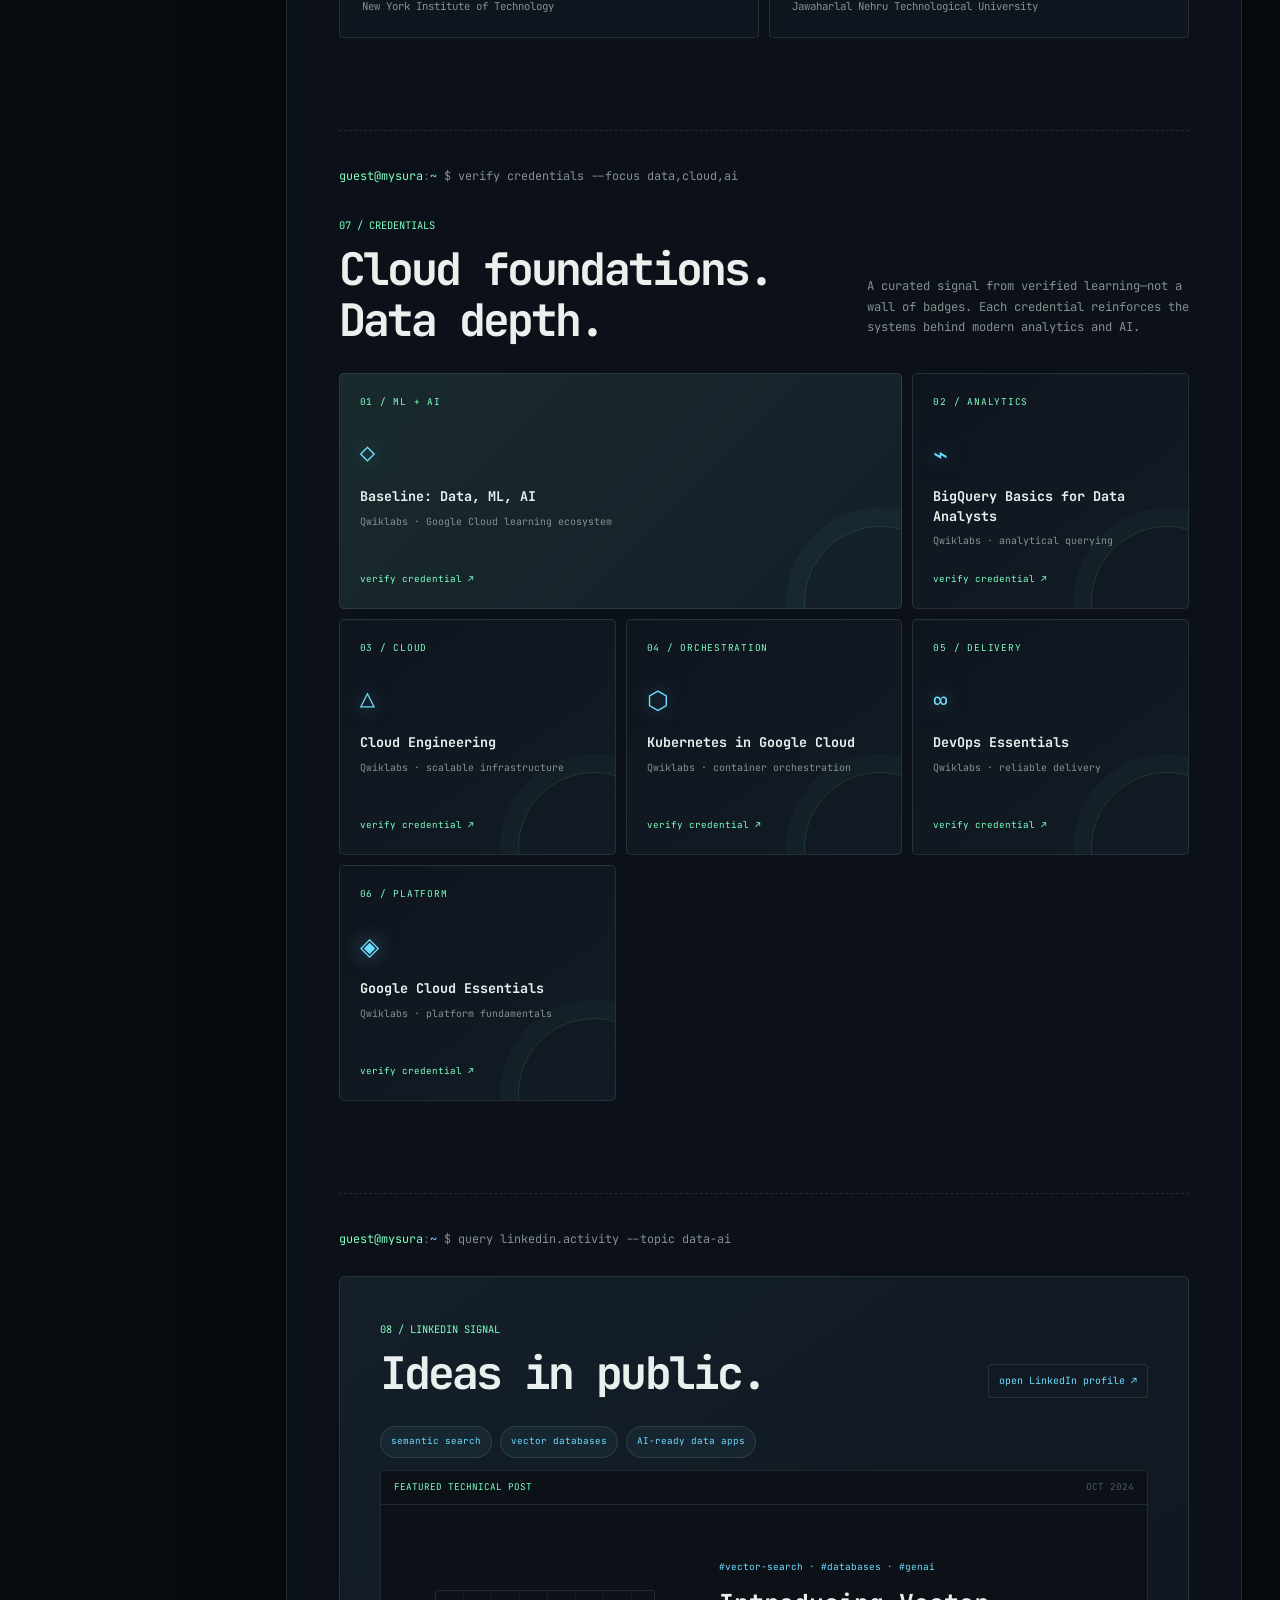
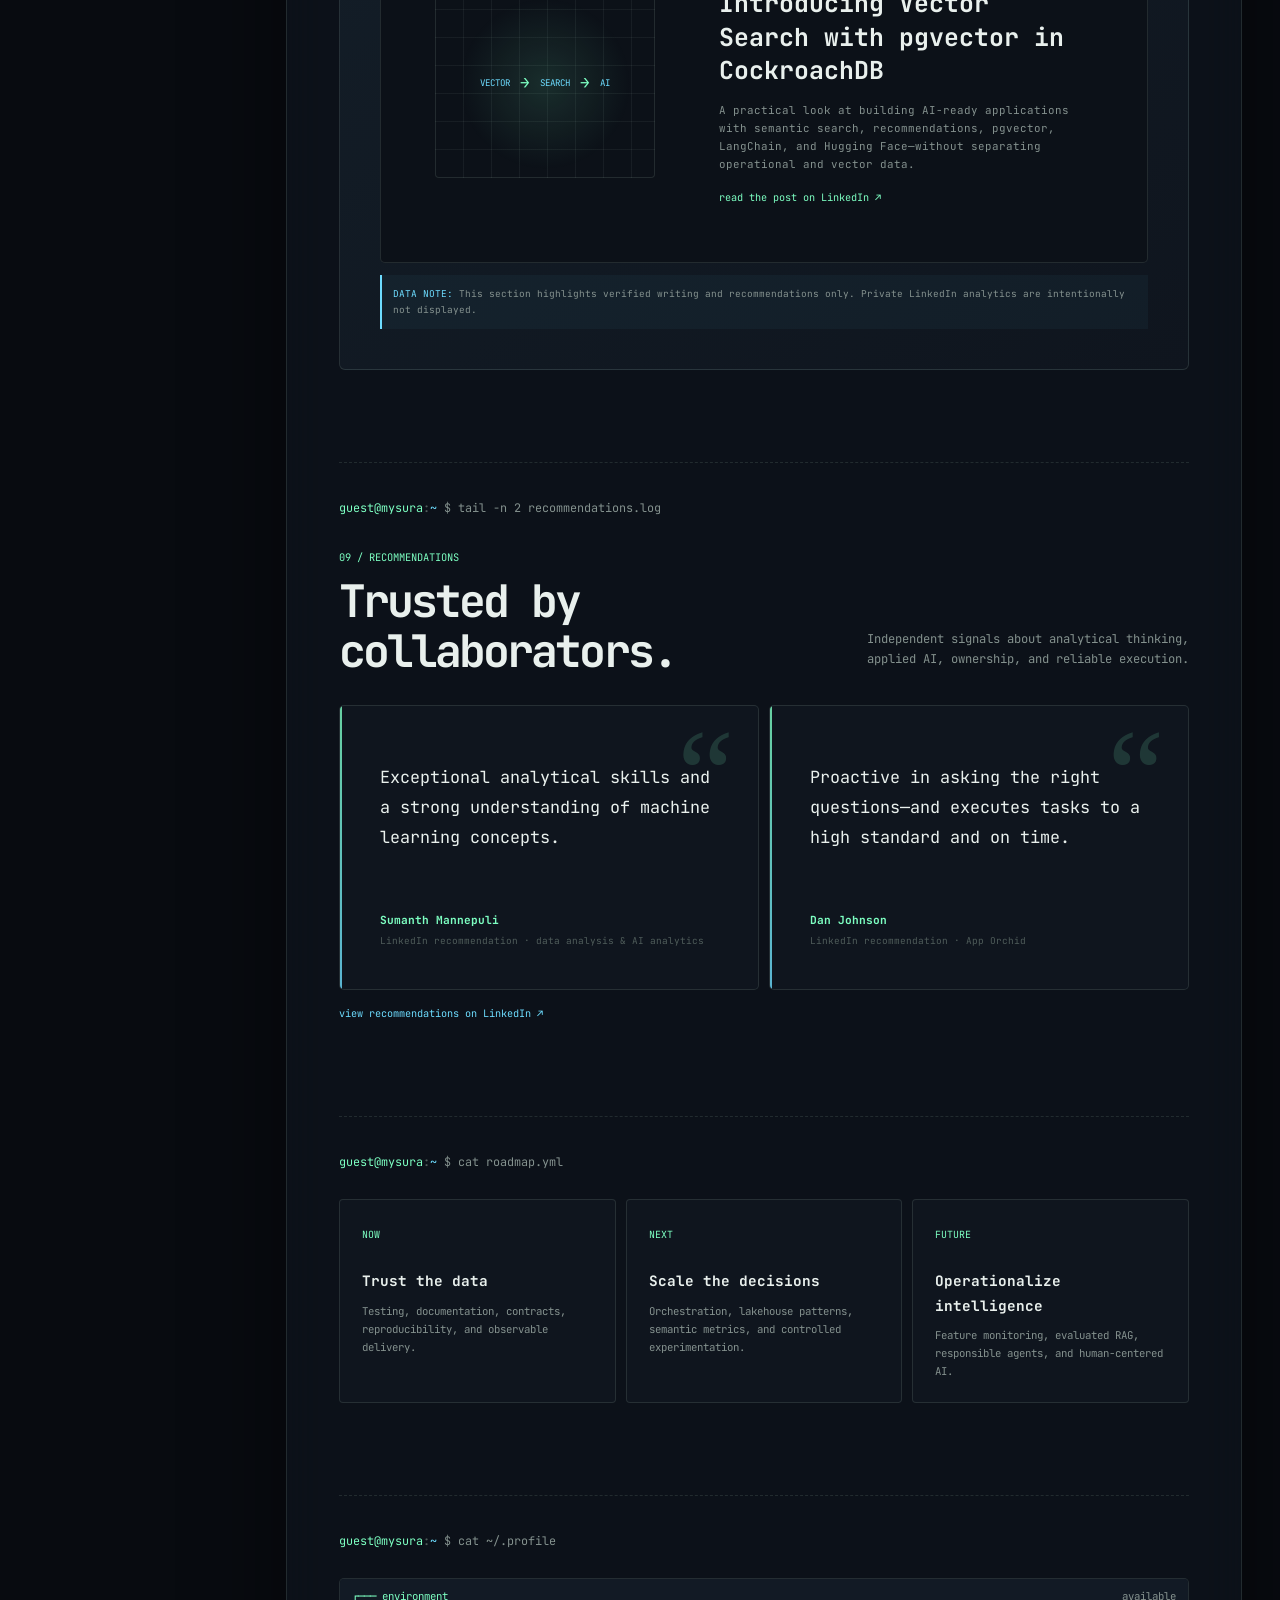
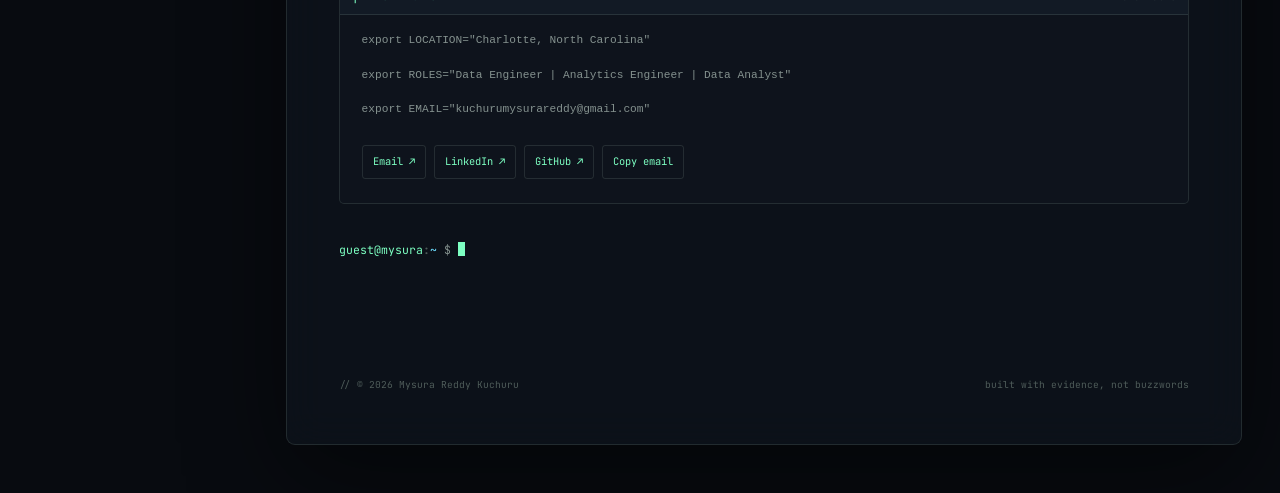
==== commit 0c27b7bd: "Build Syfter-inspired portfolio OS" ====
--- a/index.html
+++ b/index.html
@@ -108,36 +108,71 @@
 ██║ ╚═╝ ██║   ██║   ███████║╚██████╔╝██║  ██║██║  ██║
 ╚═╝     ╚═╝   ╚═╝   ╚══════╝ ╚═════╝ ╚═╝  ╚═╝╚═╝  ╚═╝</pre>
 
-            <div class="frame hero-frame">
-              <div class="frame-title"><span>┌─── whoami</span><span class="online"><i></i> ONLINE</span></div>
-              <div class="identity-grid">
-                <div>
+            <div class="launch-hero interactive-card" data-tilt-card>
+              <div class="launch-status-strip" aria-label="Portfolio system status">
+                <span>DATA-AI PORTFOLIO // VERIFIED 2026</span>
+                <span>ROLE PROTOCOL // LIVE</span>
+                <span>OPEN_TO_WORK // CHARLOTTE</span>
+              </div>
+              <div class="launch-grid">
+                <div class="launch-copy">
                   <p class="kicker"># Mysura Reddy Kuchuru</p>
-                  <h1>Data systems that move from <span>signal</span> to <span>decision.</span></h1>
-                  <p class="lede">Data Engineer · Analytics Engineer · Data Analyst</p>
+                  <h1>Signal becomes systems. Systems become <span>decisions.</span></h1>
+                  <p class="lede">Data Engineer · Analytics Engineer · Data Analyst · AI/ML systems direction</p>
                   <p class="summary">I build reliable pipelines, dimensional models, quality controls, and decision layers—then create responsible paths for AI and ML on top of governed data.</p>
                   <div class="action-row">
                     <a class="terminal-button primary" href="#projects">./explore-work</a>
                     <a class="terminal-button" href="resume.html">cat resume.html</a>
                     <a class="terminal-button" href="mailto:kuchurumysurareddy@gmail.com">send --email</a>
                   </div>
-                </div>
-                <div class="system-card">
-                  <div class="system-card-head"><span>system.profile</span><span>v2026.07</span></div>
-                  <dl>
-                    <div><dt>LOCATION</dt><dd>Charlotte, NC</dd></div>
-                    <div><dt>FOCUS</dt><dd>Data / Analytics / AI</dd></div>
-                    <div><dt>STATUS</dt><dd class="success">OPEN_TO_WORK</dd></div>
-                    <div><dt>MODE</dt><dd>BUILD + LEARN</dd></div>
-                  </dl>
-                  <div class="mini-chart" aria-label="Capability signal visualization">
-                    <span style="--v:48%"></span><span style="--v:66%"></span><span style="--v:58%"></span><span style="--v:82%"></span><span style="--v:72%"></span><span style="--v:94%"></span><span style="--v:86%"></span><span style="--v:100%"></span>
+                  <div class="role-lens" aria-label="Interactive role lens">
+                    <div class="role-lens-head">
+                      <span>select.role_lens</span>
+                      <small>interactive</small>
+                    </div>
+                    <div class="role-switcher" role="tablist" aria-label="Choose a target role lens">
+                      <button class="active" type="button" role="tab" aria-selected="true" data-role="engineer">Data Engineer</button>
+                      <button type="button" role="tab" aria-selected="false" data-role="analytics">Analytics Engineer</button>
+                      <button type="button" role="tab" aria-selected="false" data-role="analyst">Data Analyst</button>
+                      <button type="button" role="tab" aria-selected="false" data-role="aiml">AI / ML</button>
+                    </div>
+                    <div class="role-panel" aria-live="polite">
+                      <span id="role-eyebrow">ROLE LENS // DATA ENGINEERING</span>
+                      <h3 id="role-title">Build the trustworthy data plane.</h3>
+                      <p id="role-copy">Pipelines, APIs, SQL models, cloud foundations, data quality, and documentation that make downstream analytics and ML safer to use.</p>
+                    </div>
                   </div>
                 </div>
-              </div>
-            </div>
-
-            <div class="metric-strip">
+                <aside class="protocol-certificate interactive-card" data-tilt-card aria-label="Data and AI readiness protocol">
+                  <div class="certificate-top"><span>READINESS CERTIFICATE</span><span>LIVE</span></div>
+                  <div class="certificate-mark">MRK<span>/OS</span></div>
+                  <p class="certificate-owner">Mysura Reddy Kuchuru</p>
+                  <h2>Data &amp; AI Readiness Protocol</h2>
+                  <ul>
+                    <li><b>01</b><span>Trustworthy ingestion</span></li>
+                    <li><b>02</b><span>Modeled metrics</span></li>
+                    <li><b>03</b><span>Quality gates</span></li>
+                    <li><b>04</b><span>Decision dashboards</span></li>
+                    <li><b>05</b><span>AI-ready foundations</span></li>
+                  </ul>
+                  <div class="certificate-seal">✓ VERIFIED WORK</div>
+                </aside>
+              </div>
+            </div>
+
+            <div class="signal-resolver" aria-label="Portfolio signal resolver">
+              <div>
+                <span>// SIGNAL CORRUPTED</span>
+                <p>messy sources · drifting schemas · unclear KPIs · AI without context</p>
+              </div>
+              <i aria-hidden="true">↯</i>
+              <div>
+                <span>// CHAOS RESOLVES</span>
+                <p>contracts · models · observability · dashboards · evaluated intelligence</p>
+              </div>
+            </div>
+
+            <div class="metric-strip metric-strip-protocol">
               <div><span>14.9M</span><small>raw trip records</small></div>
               <div><span>14.17M</span><small>curated records</small></div>
               <div><span>3</span><small>primary role tracks</small></div>
@@ -300,10 +335,10 @@
                 <div><small>08 / LINKEDIN SIGNAL</small><h2>Ideas in public.</h2></div>
                 <a href="https://www.linkedin.com/in/kuchurumysurareddy/" target="_blank" rel="noreferrer">open LinkedIn profile ↗</a>
               </div>
-              <div class="linkedin-stats" aria-label="LinkedIn profile signals">
-                <div><strong>2K</strong><span>followers</span></div>
-                <div><strong>500+</strong><span>connections</span></div>
-                <div><strong>10</strong><span>recommendations</span></div>
+              <div class="writing-focus-strip" aria-label="Writing focus areas">
+                <span>semantic search</span>
+                <span>vector databases</span>
+                <span>AI-ready data apps</span>
               </div>
               <article class="writing-card">
                 <div class="writing-meta"><span>FEATURED TECHNICAL POST</span><time datetime="2024-10">OCT 2024</time></div>
@@ -317,7 +352,7 @@
                   </div>
                 </div>
               </article>
-              <p class="evidence-note"><span>DATA NOTE:</span> LinkedIn impression analytics are private. Public profile signals are shown; post reach is never estimated or fabricated.</p>
+              <p class="evidence-note"><span>DATA NOTE:</span> This section highlights verified writing and recommendations only. Private LinkedIn analytics are intentionally not displayed.</p>
             </div>
           </section>
 
@@ -339,7 +374,7 @@
                 <div><strong>Dan Johnson</strong><span>LinkedIn recommendation · App Orchid</span></div>
               </article>
             </div>
-            <a class="recommendation-link" href="https://www.linkedin.com/in/kuchurumysurareddy/" target="_blank" rel="noreferrer">view all 10 recommendations on LinkedIn ↗</a>
+            <a class="recommendation-link" href="https://www.linkedin.com/in/kuchurumysurareddy/" target="_blank" rel="noreferrer">view recommendations on LinkedIn ↗</a>
           </section>
 
           <section id="roadmap" class="terminal-section">
--- a/styles.css
+++ b/styles.css
@@ -174,6 +174,43 @@
 .metric-strip div { padding: 16px; border-right: 1px solid var(--line); }.metric-strip div:last-child { border: 0; }
 .metric-strip span, .metric-strip small { display: block; }.metric-strip span { color: var(--green); font-size: 1.2rem; font-weight: 700; }.metric-strip small { margin-top: 3px; color: var(--faint); font-size: 0.59rem; }
 
+.launch-hero { position: relative; overflow: hidden; border: 1px solid var(--line-strong); border-radius: 8px; background: radial-gradient(circle at var(--mx,50%) var(--my,20%), color-mix(in srgb, var(--green) 14%, transparent), transparent 34%), linear-gradient(135deg, color-mix(in srgb, var(--cyan) 8%, var(--panel-solid)), var(--panel-solid) 46%, color-mix(in srgb, var(--violet) 6%, var(--bg-soft))); box-shadow: 0 34px 100px rgba(0,0,0,.35), inset 0 0 0 1px rgba(255,255,255,.025); transform: perspective(1200px) rotateX(var(--rx,0deg)) rotateY(var(--ry,0deg)); transition: transform 180ms ease, border-color 180ms ease; }
+.launch-hero::before { content: ""; position: absolute; inset: 0; pointer-events: none; background: linear-gradient(90deg, transparent, rgba(255,255,255,.05), transparent); transform: translateX(-100%); animation: scan-sheen 6s ease-in-out infinite; }
+.launch-hero::after { content: ""; position: absolute; inset: 0; pointer-events: none; opacity: .3; background: repeating-linear-gradient(to bottom, transparent 0 6px, rgba(125,255,194,.04) 7px); }
+.launch-status-strip { position: relative; z-index: 1; display: grid; grid-template-columns: repeat(3,1fr); border-bottom: 1px solid var(--line); background: color-mix(in srgb, var(--bg) 52%, transparent); }
+.launch-status-strip span { padding: 11px 14px; border-right: 1px solid var(--line); color: var(--muted); font-size: .61rem; letter-spacing: .04em; }.launch-status-strip span:last-child{border-right:0;color:var(--green)}
+.launch-grid { position: relative; z-index: 1; display: grid; grid-template-columns: minmax(0,1.2fr) minmax(300px,.8fr); gap: clamp(28px,5vw,78px); align-items: stretch; padding: clamp(28px,5vw,68px); }
+.launch-copy { display: flex; flex-direction: column; justify-content: center; min-width: 0; }
+.launch-copy h1 { max-width: 980px; font-size: clamp(2.35rem,6.2vw,6.65rem); line-height: .96; text-transform: uppercase; }
+.launch-copy .summary { max-width: 820px; font-size: clamp(.74rem,1vw,.86rem); }
+.role-lens { margin-top: 30px; overflow: hidden; border: 1px solid var(--line); border-radius: 5px; background: color-mix(in srgb, var(--bg-soft) 76%, transparent); }
+.role-lens-head { display: flex; justify-content: space-between; gap: 12px; padding: 8px 10px; border-bottom: 1px solid var(--line); color: var(--green); font-size: .59rem; }.role-lens-head small{color:var(--faint);font-size:.59rem}
+.role-switcher { display: flex; flex-wrap: wrap; gap: 6px; padding: 10px; border-bottom: 1px solid var(--line); }
+.role-switcher button { padding: 7px 9px; border: 1px solid var(--line); border-radius: 3px; color: var(--muted); background: transparent; cursor: pointer; font-size: .59rem; transition: color 160ms ease, border-color 160ms ease, background 160ms ease, transform 160ms ease; }
+.role-switcher button:hover,.role-switcher button:focus-visible { color: var(--cyan); border-color: color-mix(in srgb, var(--cyan) 48%, transparent); transform: translateY(-1px); }
+.role-switcher button.active { color: var(--bg); border-color: var(--green); background: var(--green); font-weight: 700; }
+.role-panel { padding: 18px; min-height: 150px; background: linear-gradient(135deg, color-mix(in srgb, var(--green) 6%, transparent), transparent 58%); }
+.role-panel span { display: block; margin-bottom: 16px; color: var(--cyan); font-size: .57rem; letter-spacing: .08em; }
+.role-panel h3 { margin-bottom: 10px; font-size: clamp(.92rem,1.6vw,1.28rem); }
+.role-panel p { margin: 0; color: var(--muted); font-size: .68rem; }
+.protocol-certificate { position: relative; align-self: stretch; min-height: 520px; display: flex; flex-direction: column; overflow: hidden; border: 1px solid var(--line-strong); border-radius: 7px; background: linear-gradient(160deg, color-mix(in srgb, var(--green) 8%, var(--bg-soft)), var(--bg-soft) 44%, color-mix(in srgb, var(--cyan) 5%, var(--bg))); box-shadow: 0 28px 80px rgba(0,0,0,.28); transform: perspective(900px) rotateX(var(--rx,0deg)) rotateY(var(--ry,0deg)) rotate(-.7deg); transition: transform 180ms ease; }
+.protocol-certificate::before { content: ""; position: absolute; inset: 18px; border: 1px dashed color-mix(in srgb, var(--green) 22%, transparent); pointer-events: none; }
+.certificate-top { position: relative; z-index: 1; display: flex; justify-content: space-between; gap: 12px; padding: 14px 16px; border-bottom: 1px solid var(--line); color: var(--faint); font-size: .57rem; }.certificate-top span:last-child{color:var(--green)}
+.certificate-mark { position: relative; z-index: 1; margin: clamp(28px,4vw,44px) 28px 6px; color: var(--green); font-size: clamp(2rem,4vw,3.6rem); font-weight: 700; letter-spacing: -.1em; text-shadow: 0 0 26px color-mix(in srgb, var(--green) 42%, transparent); }.certificate-mark span{color:var(--cyan);font-size:.7em}
+.certificate-owner { position: relative; z-index: 1; margin: 0 28px 26px; color: var(--muted); font-size: .64rem; }
+.protocol-certificate h2 { position: relative; z-index: 1; margin: 0 28px 26px; max-width: 360px; font-size: clamp(1.45rem,3vw,2.45rem); letter-spacing: -.06em; }
+.protocol-certificate ul { position: relative; z-index: 1; display: grid; gap: 8px; margin: auto 28px 28px; padding: 0; list-style: none; }
+.protocol-certificate li { display: grid; grid-template-columns: 38px 1fr; align-items: center; min-height: 40px; border: 1px solid var(--line); border-radius: 4px; background: color-mix(in srgb, var(--bg) 42%, transparent); }
+.protocol-certificate li b { display: grid; place-items: center; align-self: stretch; border-right: 1px solid var(--line); color: var(--green); font-size: .58rem; }
+.protocol-certificate li span { padding: 0 12px; color: var(--muted); font-size: .65rem; }
+.certificate-seal { position: relative; z-index: 1; margin: 0 28px 28px; padding: 10px 12px; border: 1px solid var(--line-strong); border-radius: 4px; color: var(--green); text-align: center; background: color-mix(in srgb, var(--green) 7%, transparent); font-size: .61rem; letter-spacing: .1em; }
+.signal-resolver { display: grid; grid-template-columns: 1fr auto 1fr; gap: 10px; align-items: stretch; margin-top: 12px; }
+.signal-resolver div { padding: 18px; border: 1px solid var(--line); border-radius: 5px; background: color-mix(in srgb, var(--panel-solid) 86%, transparent); }
+.signal-resolver span { display: block; margin-bottom: 12px; color: var(--green); font-size: .59rem; letter-spacing: .08em; }
+.signal-resolver p { margin: 0; color: var(--muted); font-size: .69rem; }
+.signal-resolver i { display: grid; place-items: center; min-width: 44px; border: 1px solid var(--line); border-radius: 5px; color: var(--cyan); background: var(--panel-solid); font-style: normal; font-size: 1.2rem; }
+.metric-strip-protocol { overflow: hidden; background: linear-gradient(90deg, color-mix(in srgb,var(--green) 5%,transparent), transparent, color-mix(in srgb,var(--cyan) 5%,transparent)); }
+
 .section-intro { display: grid; grid-template-columns: 1.2fr 0.8fr; gap: 44px; align-items: end; margin-bottom: 28px; }
 .section-intro small { color: var(--green); font-size: 0.65rem; }.section-intro p { margin-bottom: 7px; color: var(--muted); font-size: 0.76rem; }
 h2 { margin: 8px 0 0; font-size: clamp(1.8rem, 3.5vw, 3.25rem); line-height: 1.12; letter-spacing: -0.065em; }
@@ -203,16 +240,23 @@
 .project-list { border-top:1px solid var(--line) }.project-list article{display:grid;grid-template-columns:44px 1fr auto;gap:16px;align-items:center;padding:19px 12px;border-bottom:1px solid var(--line);transition:background 160ms ease}.project-list article:hover{background:color-mix(in srgb,var(--green) 5%,transparent)}.project-list article.hidden{display:none}.project-index{color:var(--faint);font-size:.65rem}.project-list h3{margin:0 0 5px;font-size:.82rem}.project-list p{margin:0 0 7px;color:var(--muted);font-size:.68rem}.project-list span{color:var(--cyan);font-size:.58rem}.project-list a{width:32px;height:32px;display:grid;place-items:center;border:1px solid var(--line);border-radius:3px;color:var(--green)}
 .architecture-flow { display:grid;grid-template-columns:1fr auto 1fr auto 1fr auto 1fr auto 1fr;gap:9px;align-items:center }.architecture-flow div{min-height:132px;padding:16px;border:1px solid var(--line);border-radius:4px;background:var(--panel-solid)}.architecture-flow small,.architecture-flow b,.architecture-flow span{display:block}.architecture-flow small{color:var(--green);font-size:.58rem}.architecture-flow b{margin:26px 0 7px;font-size:.76rem}.architecture-flow span{color:var(--muted);font-size:.59rem}.architecture-flow i{color:var(--cyan);font-style:normal}.roadmap-disclaimer{margin-top:12px;padding:12px;border-left:2px solid var(--amber);color:var(--muted);background:color-mix(in srgb,var(--amber) 5%,transparent);font-size:.64rem}.roadmap-disclaimer span{color:var(--amber)}
 .education-grid,.roadmap-grid{display:grid;grid-template-columns:repeat(2,1fr);gap:10px}.education-grid article,.roadmap-grid article{padding:22px;border:1px solid var(--line);border-radius:4px;background:var(--panel-solid)}.education-grid span,.roadmap-grid span{color:var(--green);font-size:.62rem}.education-grid h3,.roadmap-grid h3{margin:24px 0 8px;font-size:.9rem}.education-grid p,.roadmap-grid p{margin:0;color:var(--muted);font-size:.67rem}.roadmap-grid{grid-template-columns:repeat(3,1fr)}
-.credential-grid{display:grid;grid-template-columns:repeat(3,1fr);gap:10px}.credential-card{position:relative;min-height:236px;display:flex;flex-direction:column;padding:20px;overflow:hidden;border:1px solid var(--line);border-radius:5px;background:linear-gradient(145deg,var(--panel-solid),color-mix(in srgb,var(--cyan) 3%,var(--panel-solid)));transition:transform 180ms ease,border-color 180ms ease,box-shadow 180ms ease}.credential-card::after{content:"";position:absolute;right:-55px;bottom:-70px;width:150px;height:150px;border:1px solid color-mix(in srgb,var(--green) 13%,transparent);border-radius:50%;box-shadow:0 0 0 18px color-mix(in srgb,var(--green) 3%,transparent)}.credential-card:hover{transform:translateY(-3px);border-color:var(--line-strong);box-shadow:0 22px 55px rgba(0,0,0,.2)}.credential-card.credential-primary{grid-column:span 2;background:linear-gradient(135deg,color-mix(in srgb,var(--green) 9%,var(--panel-solid)),color-mix(in srgb,var(--cyan) 5%,var(--panel-solid)))}.credential-index{color:var(--green);font-size:.59rem;letter-spacing:.08em}.credential-card>i{margin:24px 0 12px;color:var(--cyan);font-size:1.55rem;font-style:normal;text-shadow:0 0 20px color-mix(in srgb,var(--cyan) 55%,transparent)}.credential-card h3{max-width:360px;margin:0 0 7px;font-size:.84rem;line-height:1.45}.credential-card p{margin:0;color:var(--muted);font-size:.62rem}.credential-card small{position:relative;z-index:1;margin-top:auto;padding-top:18px;color:var(--green);font-size:.58rem}.linkedin-proof{padding:clamp(22px,4vw,40px);border:1px solid var(--line);border-radius:6px;background:linear-gradient(145deg,color-mix(in srgb,var(--cyan) 5%,var(--panel-solid)),var(--panel-solid))}.linkedin-proof-head{display:flex;align-items:end;justify-content:space-between;gap:20px}.linkedin-proof-head small{color:var(--green);font-size:.65rem}.linkedin-proof-head h2{margin-top:8px}.linkedin-proof-head>a{padding:8px 10px;border:1px solid var(--line);border-radius:3px;color:var(--cyan);font-size:.62rem}.linkedin-stats{display:grid;grid-template-columns:repeat(3,1fr);margin:30px 0 12px;border:1px solid var(--line);border-radius:4px;background:color-mix(in srgb,var(--bg-soft) 80%,transparent)}.linkedin-stats div{padding:17px;border-right:1px solid var(--line)}.linkedin-stats div:last-child{border:0}.linkedin-stats strong,.linkedin-stats span{display:block}.linkedin-stats strong{color:var(--green);font-size:1.25rem}.linkedin-stats span{color:var(--faint);font-size:.58rem}.writing-card{overflow:hidden;border:1px solid var(--line);border-radius:5px;background:var(--bg-soft)}.writing-meta{display:flex;justify-content:space-between;padding:9px 13px;border-bottom:1px solid var(--line);color:var(--green);font-size:.58rem}.writing-meta time{color:var(--faint)}.writing-body{display:grid;grid-template-columns:minmax(220px,.7fr) 1.3fr;gap:clamp(24px,5vw,64px);align-items:center;padding:clamp(24px,5vw,54px)}.writing-signal{min-height:188px;display:flex;align-items:center;justify-content:center;gap:10px;border:1px solid var(--line);border-radius:4px;background:radial-gradient(circle at 50% 50%,color-mix(in srgb,var(--green) 12%,transparent),transparent 60%),repeating-linear-gradient(0deg,transparent 0 27px,var(--line) 28px),repeating-linear-gradient(90deg,transparent 0 27px,var(--line) 28px);color:var(--cyan);font-size:.57rem}.writing-signal b{color:var(--green);font-size:1rem}.writing-topic{margin-bottom:12px;color:var(--cyan);font-size:.59rem}.writing-body h3{margin-bottom:13px;font-size:clamp(1rem,2.2vw,1.55rem);line-height:1.35}.writing-body p:not(.writing-topic){color:var(--muted);font-size:.68rem}.writing-body a{color:var(--green);font-size:.64rem}.evidence-note{margin:12px 0 0;padding:11px;border-left:2px solid var(--cyan);color:var(--muted);background:color-mix(in srgb,var(--cyan) 4%,transparent);font-size:.59rem}.evidence-note span{color:var(--cyan)}.recommendation-grid{display:grid;grid-template-columns:repeat(2,1fr);gap:10px}.recommendation-card{position:relative;min-height:285px;display:flex;flex-direction:column;padding:clamp(24px,4vw,40px);overflow:hidden;border:1px solid var(--line);border-radius:5px;background:var(--panel-solid)}.recommendation-card::before{content:"";position:absolute;inset:0 auto 0 0;width:2px;background:linear-gradient(var(--green),var(--cyan));opacity:.8}.quote-mark{position:absolute;right:24px;top:4px;color:color-mix(in srgb,var(--green) 15%,transparent);font-family:Georgia,serif;font-size:8rem;line-height:1}.recommendation-card blockquote{position:relative;z-index:1;margin:16px 0 34px;color:var(--text);font-size:clamp(.82rem,1.5vw,1.05rem);line-height:1.8}.recommendation-card>div:last-child{display:grid;gap:3px;margin-top:auto}.recommendation-card strong{color:var(--green);font-size:.7rem}.recommendation-card span{color:var(--faint);font-size:.59rem}.recommendation-link{display:inline-block;margin-top:15px;color:var(--cyan);font-size:.64rem}
+.credential-grid{display:grid;grid-template-columns:repeat(3,1fr);gap:10px}.credential-card{position:relative;min-height:236px;display:flex;flex-direction:column;padding:20px;overflow:hidden;border:1px solid var(--line);border-radius:5px;background:linear-gradient(145deg,var(--panel-solid),color-mix(in srgb,var(--cyan) 3%,var(--panel-solid)));transition:transform 180ms ease,border-color 180ms ease,box-shadow 180ms ease}.credential-card::after{content:"";position:absolute;right:-55px;bottom:-70px;width:150px;height:150px;border:1px solid color-mix(in srgb,var(--green) 13%,transparent);border-radius:50%;box-shadow:0 0 0 18px color-mix(in srgb,var(--green) 3%,transparent)}.credential-card:hover{transform:translateY(-3px);border-color:var(--line-strong);box-shadow:0 22px 55px rgba(0,0,0,.2)}.credential-card.credential-primary{grid-column:span 2;background:linear-gradient(135deg,color-mix(in srgb,var(--green) 9%,var(--panel-solid)),color-mix(in srgb,var(--cyan) 5%,var(--panel-solid)))}.credential-index{color:var(--green);font-size:.59rem;letter-spacing:.08em}.credential-card>i{margin:24px 0 12px;color:var(--cyan);font-size:1.55rem;font-style:normal;text-shadow:0 0 20px color-mix(in srgb,var(--cyan) 55%,transparent)}.credential-card h3{max-width:360px;margin:0 0 7px;font-size:.84rem;line-height:1.45}.credential-card p{margin:0;color:var(--muted);font-size:.62rem}.credential-card small{position:relative;z-index:1;margin-top:auto;padding-top:18px;color:var(--green);font-size:.58rem}.linkedin-proof{padding:clamp(22px,4vw,40px);border:1px solid var(--line);border-radius:6px;background:linear-gradient(145deg,color-mix(in srgb,var(--cyan) 5%,var(--panel-solid)),var(--panel-solid))}.linkedin-proof-head{display:flex;align-items:end;justify-content:space-between;gap:20px}.linkedin-proof-head small{color:var(--green);font-size:.65rem}.linkedin-proof-head h2{margin-top:8px}.linkedin-proof-head>a{padding:8px 10px;border:1px solid var(--line);border-radius:3px;color:var(--cyan);font-size:.62rem}.writing-card{overflow:hidden;border:1px solid var(--line);border-radius:5px;background:var(--bg-soft)}.writing-meta{display:flex;justify-content:space-between;padding:9px 13px;border-bottom:1px solid var(--line);color:var(--green);font-size:.58rem}.writing-meta time{color:var(--faint)}.writing-body{display:grid;grid-template-columns:minmax(220px,.7fr) 1.3fr;gap:clamp(24px,5vw,64px);align-items:center;padding:clamp(24px,5vw,54px)}.writing-signal{min-height:188px;display:flex;align-items:center;justify-content:center;gap:10px;border:1px solid var(--line);border-radius:4px;background:radial-gradient(circle at 50% 50%,color-mix(in srgb,var(--green) 12%,transparent),transparent 60%),repeating-linear-gradient(0deg,transparent 0 27px,var(--line) 28px),repeating-linear-gradient(90deg,transparent 0 27px,var(--line) 28px);color:var(--cyan);font-size:.57rem}.writing-signal b{color:var(--green);font-size:1rem}.writing-topic{margin-bottom:12px;color:var(--cyan);font-size:.59rem}.writing-body h3{margin-bottom:13px;font-size:clamp(1rem,2.2vw,1.55rem);line-height:1.35}.writing-body p:not(.writing-topic){color:var(--muted);font-size:.68rem}.writing-body a{color:var(--green);font-size:.64rem}.evidence-note{margin:12px 0 0;padding:11px;border-left:2px solid var(--cyan);color:var(--muted);background:color-mix(in srgb,var(--cyan) 4%,transparent);font-size:.59rem}.evidence-note span{color:var(--cyan)}.recommendation-grid{display:grid;grid-template-columns:repeat(2,1fr);gap:10px}.recommendation-card{position:relative;min-height:285px;display:flex;flex-direction:column;padding:clamp(24px,4vw,40px);overflow:hidden;border:1px solid var(--line);border-radius:5px;background:var(--panel-solid)}.recommendation-card::before{content:"";position:absolute;inset:0 auto 0 0;width:2px;background:linear-gradient(var(--green),var(--cyan));opacity:.8}.quote-mark{position:absolute;right:24px;top:4px;color:color-mix(in srgb,var(--green) 15%,transparent);font-family:Georgia,serif;font-size:8rem;line-height:1}.recommendation-card blockquote{position:relative;z-index:1;margin:16px 0 34px;color:var(--text);font-size:clamp(.82rem,1.5vw,1.05rem);line-height:1.8}.recommendation-card>div:last-child{display:grid;gap:3px;margin-top:auto}.recommendation-card strong{color:var(--green);font-size:.7rem}.recommendation-card span{color:var(--faint);font-size:.59rem}.recommendation-link{display:inline-block;margin-top:15px;color:var(--cyan);font-size:.64rem}
 .contact-frame{padding-bottom:24px}.contact-frame code{display:block;margin:16px 22px 0;color:var(--muted);font-size:.7rem}.contact-links{display:flex;flex-wrap:wrap;gap:8px;margin:26px 22px 0}.contact-links a,.contact-links button{padding:7px 10px;border:1px solid var(--line);border-radius:3px;color:var(--green);background:transparent;cursor:pointer;font-size:.65rem}.contact-links a:hover,.contact-links button:hover{border-color:var(--line-strong)}.final-prompt{margin:36px 0 0;color:var(--muted);font-size:.72rem}.terminal-cursor{display:inline-block;width:7px;height:14px;vertical-align:-2px;background:var(--green);animation:blink 1s steps(2,end) infinite}
 footer{display:flex;justify-content:space-between;gap:20px;padding:26px 0 0;color:var(--faint);font-size:.6rem}
 
+.writing-focus-strip { display: flex; flex-wrap: wrap; gap: 8px; margin: 28px 0 12px; }
+.writing-focus-strip span { padding: 7px 10px; border: 1px solid var(--line); border-radius: 999px; color: var(--cyan); background: color-mix(in srgb, var(--cyan) 5%, transparent); font-size: .58rem; }
+
 dialog{width:min(460px,calc(100% - 32px));padding:0;border:1px solid var(--line-strong);border-radius:7px;color:var(--text);background:var(--panel-solid);box-shadow:var(--shadow)}dialog::backdrop{background:rgba(2,5,8,.72);backdrop-filter:blur(8px)}.command-dialog>div{display:flex;justify-content:space-between;padding:10px 12px;border-bottom:1px solid var(--line);color:var(--green)}.command-dialog button{border:0;color:var(--faint);background:transparent;cursor:pointer}.command-dialog p{margin:14px 14px 7px;color:var(--faint);font-size:.62rem}.command-dialog>a{display:block;margin:0 8px;padding:9px;border-radius:3px;color:var(--muted);font-size:.7rem}.command-dialog>a:hover{color:var(--green);background:color-mix(in srgb,var(--green) 7%,transparent)}
 #toast{position:fixed;right:22px;bottom:22px;z-index:100;padding:10px 13px;border:1px solid var(--line-strong);border-radius:4px;color:var(--green);background:var(--panel-solid);box-shadow:var(--shadow);font-size:.66rem;opacity:0;transform:translateY(12px);pointer-events:none;transition:opacity 180ms ease,transform 180ms ease}#toast.show{opacity:1;transform:none}
 
 @keyframes blink{50%{opacity:0}}
+@keyframes scan-sheen{0%,46%{transform:translateX(-100%);opacity:0}55%{opacity:1}72%,100%{transform:translateX(100%);opacity:0}}
 @media(max-width:1050px){.workspace{grid-template-columns:1fr}.toc{position:sticky;top:calc(var(--header-height) + 10px);z-index:30;height:auto;display:flex;gap:3px;overflow-x:auto;padding:8px}.toc-title,.toc-path,.toc-system{display:none}.toc>a{flex:0 0 auto;display:flex!important;gap:5px;padding:6px 8px!important}.toc>a::before{display:none}.architecture-flow{grid-template-columns:1fr}.architecture-flow i{text-align:center;transform:rotate(90deg)}}
-@media(max-width:760px){:root{--header-height:60px}.site-header{padding:0 16px}.top-nav>a{display:none}.top-nav{gap:7px}.workspace{padding-left:10px;padding-right:10px}.terminal-content{padding:18px}.terminal-path{display:none}.terminal-bar{grid-template-columns:1fr 1fr}.terminal-meta{grid-column:2}.ascii{font-size:.28rem}.identity-grid{grid-template-columns:1fr;padding:24px}.system-card{transform:none}.metric-strip{grid-template-columns:repeat(2,1fr)}.metric-strip div:nth-child(2){border-right:0}.metric-strip div:nth-child(-n+2){border-bottom:1px solid var(--line)}.section-intro{grid-template-columns:1fr;gap:12px}.featured-grid{grid-template-columns:1fr;grid-template-rows:auto}.feature-main{grid-row:auto;min-height:auto}.skill-matrix{grid-template-columns:1fr}.skill-matrix article,.skill-matrix article:nth-child(2n),.skill-matrix article:last-child{grid-column:auto;border-right:0;border-bottom:1px solid var(--line)}.education-grid,.roadmap-grid,.credential-grid,.recommendation-grid{grid-template-columns:1fr}.credential-card.credential-primary{grid-column:auto}.linkedin-proof-head{align-items:flex-start;flex-direction:column}.writing-body{grid-template-columns:1fr}.linkedin-stats strong{font-size:1rem}.project-toolbar{align-items:flex-start;gap:12px;flex-direction:column}.project-list article{grid-template-columns:32px 1fr auto}.dashboard-preview{height:190px}.preview-line{right:15px}.preview-bars{display:none}footer{flex-direction:column}.terminal-section{padding-bottom:70px}}
+@media(max-width:760px){:root{--header-height:60px}.site-header{padding:0 16px}.top-nav>a{display:none}.top-nav{gap:7px}.workspace{padding-left:10px;padding-right:10px}.terminal-content{padding:18px}.terminal-path{display:none}.terminal-bar{grid-template-columns:1fr 1fr}.terminal-meta{grid-column:2}.ascii{font-size:.28rem}.identity-grid{grid-template-columns:1fr;padding:24px}.system-card{transform:none}.metric-strip{grid-template-columns:repeat(2,1fr)}.metric-strip div:nth-child(2){border-right:0}.metric-strip div:nth-child(-n+2){border-bottom:1px solid var(--line)}.section-intro{grid-template-columns:1fr;gap:12px}.featured-grid{grid-template-columns:1fr;grid-template-rows:auto}.feature-main{grid-row:auto;min-height:auto}.skill-matrix{grid-template-columns:1fr}.skill-matrix article,.skill-matrix article:nth-child(2n),.skill-matrix article:last-child{grid-column:auto;border-right:0;border-bottom:1px solid var(--line)}.education-grid,.roadmap-grid,.credential-grid,.recommendation-grid{grid-template-columns:1fr}.credential-card.credential-primary{grid-column:auto}.linkedin-proof-head{align-items:flex-start;flex-direction:column}.writing-body{grid-template-columns:1fr}.project-toolbar{align-items:flex-start;gap:12px;flex-direction:column}.project-list article{grid-template-columns:32px 1fr auto}.dashboard-preview{height:190px}.preview-line{right:15px}.preview-bars{display:none}footer{flex-direction:column}.terminal-section{padding-bottom:70px}}
 @media(max-width:760px){.boot-screen{padding:14px}.boot-body{min-height:470px;grid-template-columns:1fr}.boot-identity{display:none}.boot-console{padding:28px 22px}.boot-bar{grid-template-columns:1fr auto}.boot-bar>span:nth-child(2){display:none}.boot-footer{align-items:flex-start;flex-direction:column;gap:8px;padding:12px 14px}.boot-progress{width:100%;flex:none}.boot-footer>span{min-width:0;text-align:left}}
 @media(max-width:440px){h1{font-size:1.8rem}.identity-grid{padding:18px}.metric-strip span{font-size:1rem}.action-row{display:grid}.terminal-button{text-align:center}.project-list article{grid-template-columns:1fr}.project-index{display:none}.project-list a{position:absolute;right:10px}.frame-title,.card-head{align-items:flex-start;flex-direction:column}.dashboard-preview{margin:14px}.feature-card h3,.feature-card>p,.feature-card>.tags,.feature-card>a{margin-left:15px;margin-right:15px}.contact-frame code{overflow-wrap:anywhere}}
+@media(max-width:1050px){.launch-status-strip{grid-template-columns:1fr}.launch-status-strip span{border-right:0;border-bottom:1px solid var(--line)}.launch-status-strip span:last-child{border-bottom:0}.launch-grid{grid-template-columns:1fr}.protocol-certificate{min-height:auto;transform:none}.signal-resolver{grid-template-columns:1fr}.signal-resolver i{min-height:38px}}
+@media(max-width:760px){.launch-grid{padding:22px}.launch-copy h1{font-size:clamp(2rem,12vw,3.45rem)}.role-switcher{display:grid;grid-template-columns:repeat(2,1fr)}.role-switcher button{text-align:center}.protocol-certificate ul{margin-top:24px}.writing-focus-strip{margin-top:18px}.signal-resolver div{padding:14px}}
+@media(max-width:440px){.role-switcher{grid-template-columns:1fr}.certificate-mark,.certificate-owner,.protocol-certificate h2,.protocol-certificate ul,.certificate-seal{margin-left:18px;margin-right:18px}.protocol-certificate::before{inset:10px}.launch-status-strip span{font-size:.55rem}.signal-resolver p{font-size:.64rem}}
 @media(prefers-reduced-motion:reduce){html{scroll-behavior:auto}*,*::before,*::after{animation-duration:.01ms!important;animation-iteration-count:1!important;transition-duration:.01ms!important}}
